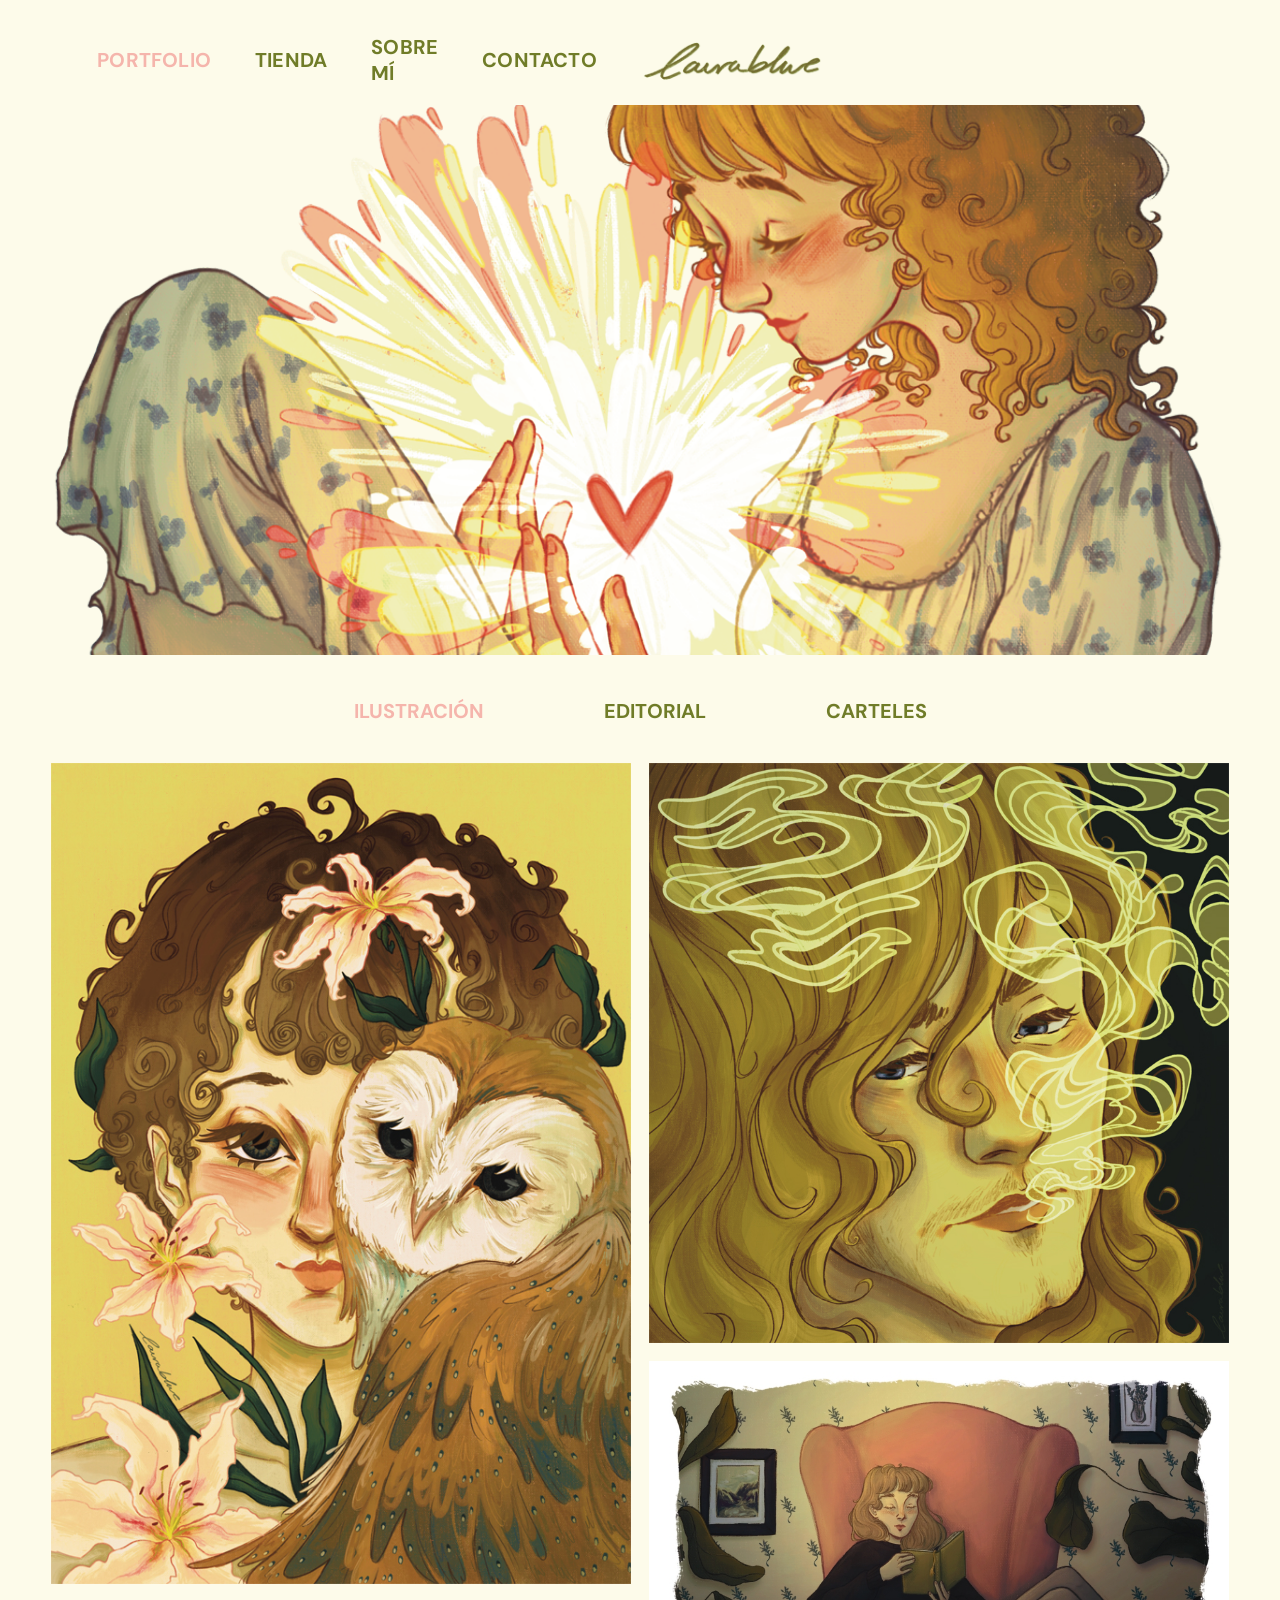
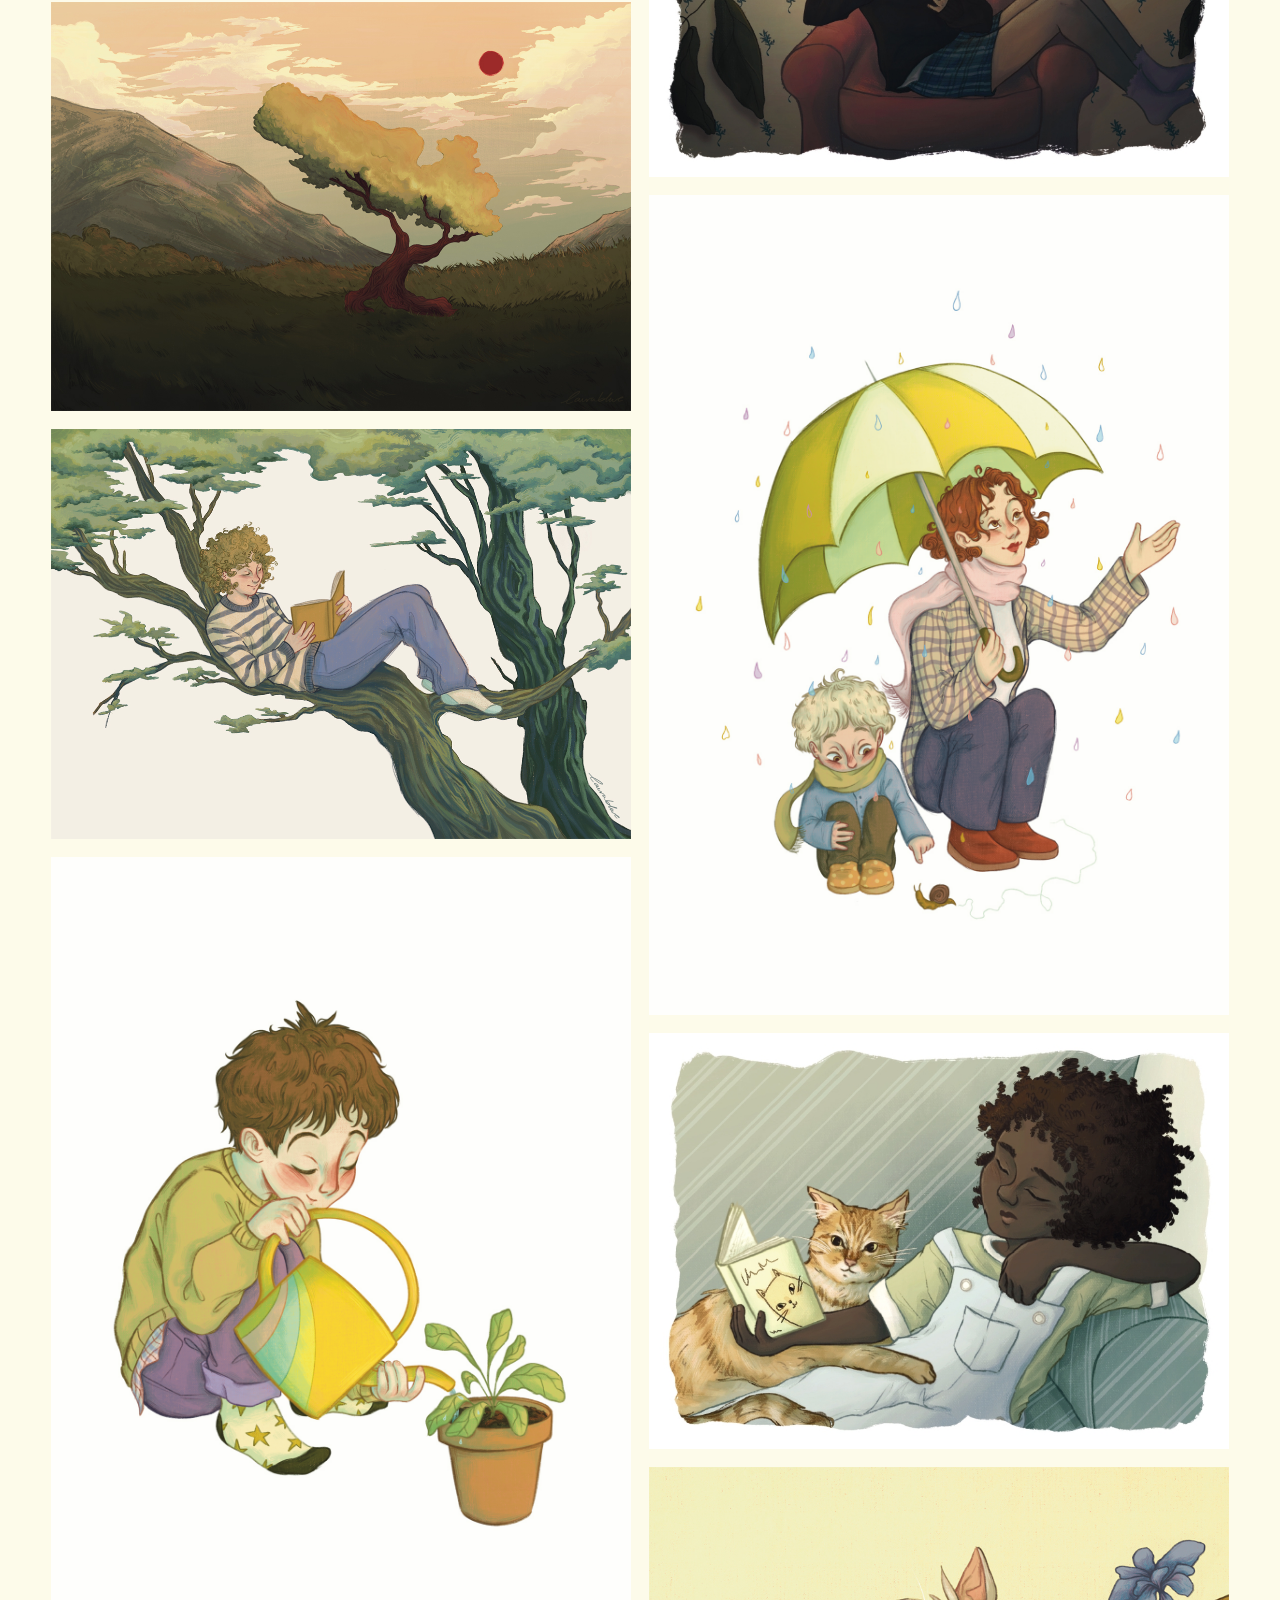
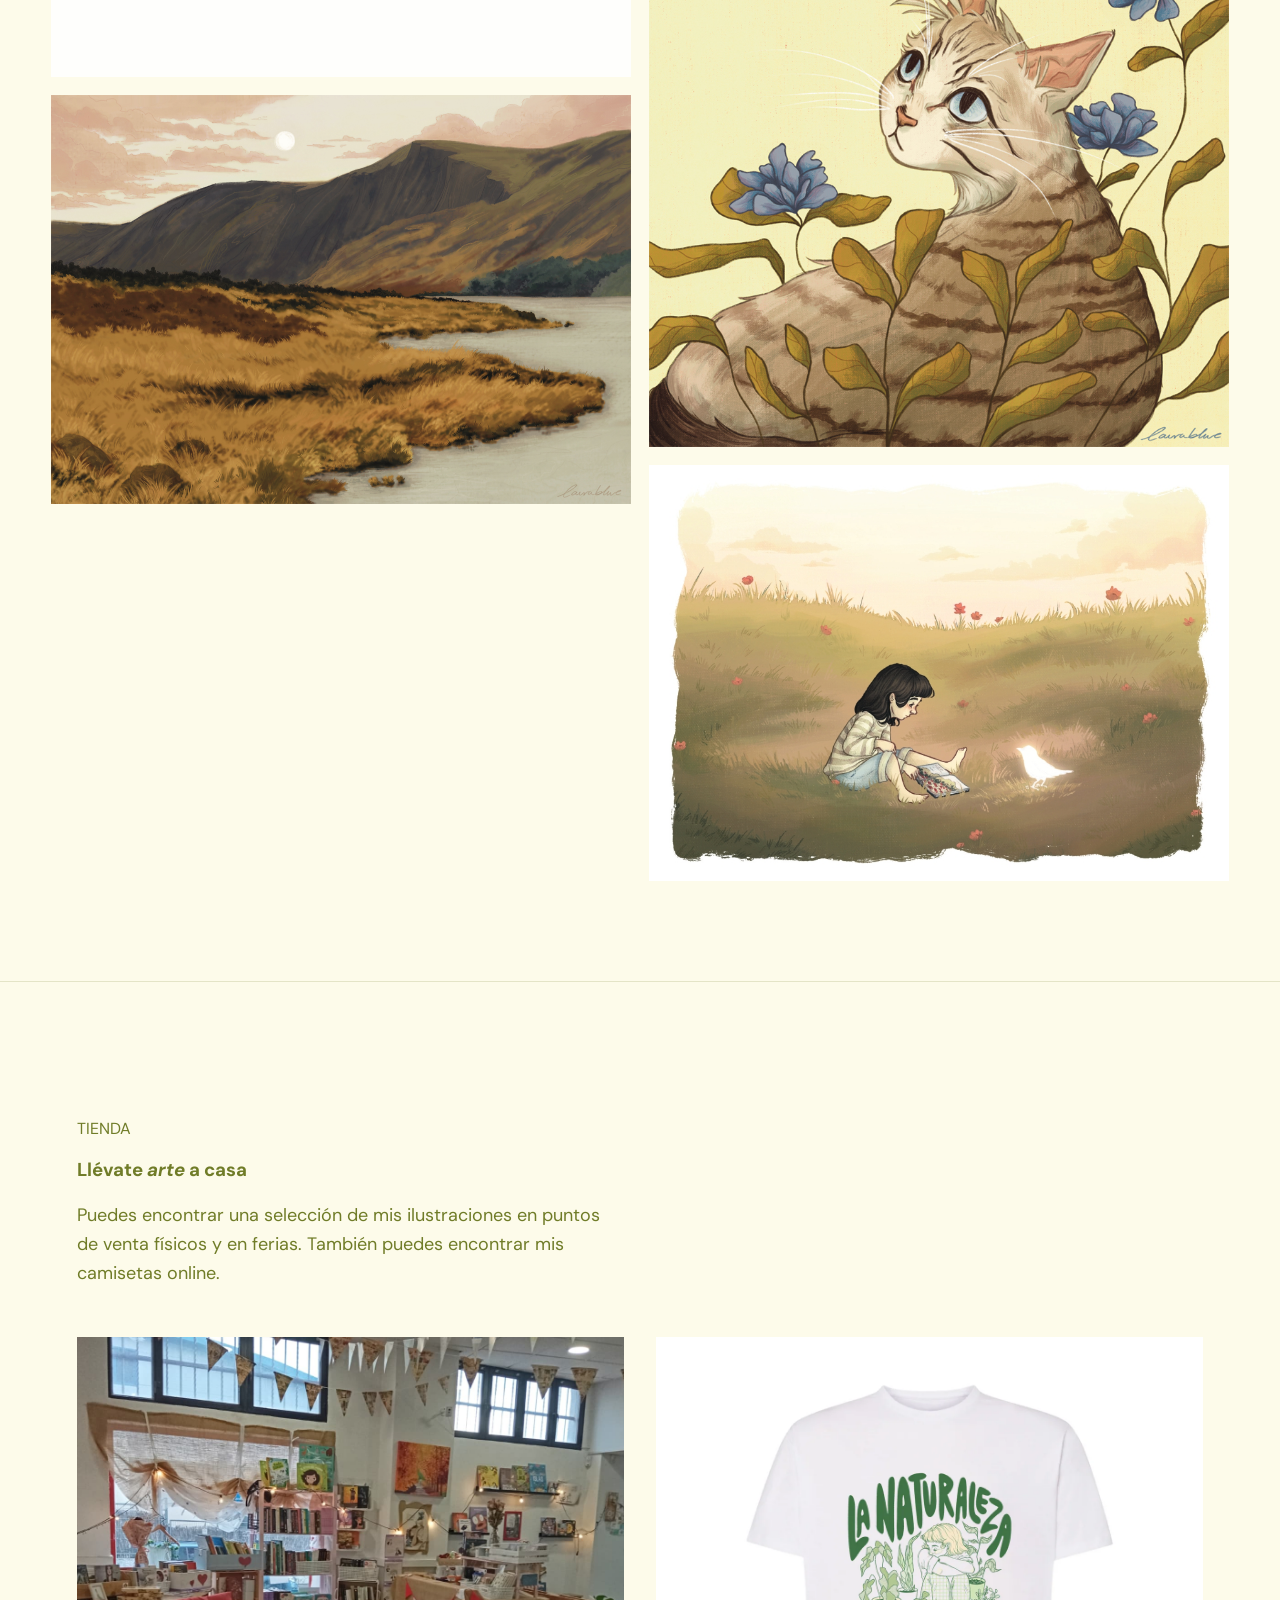
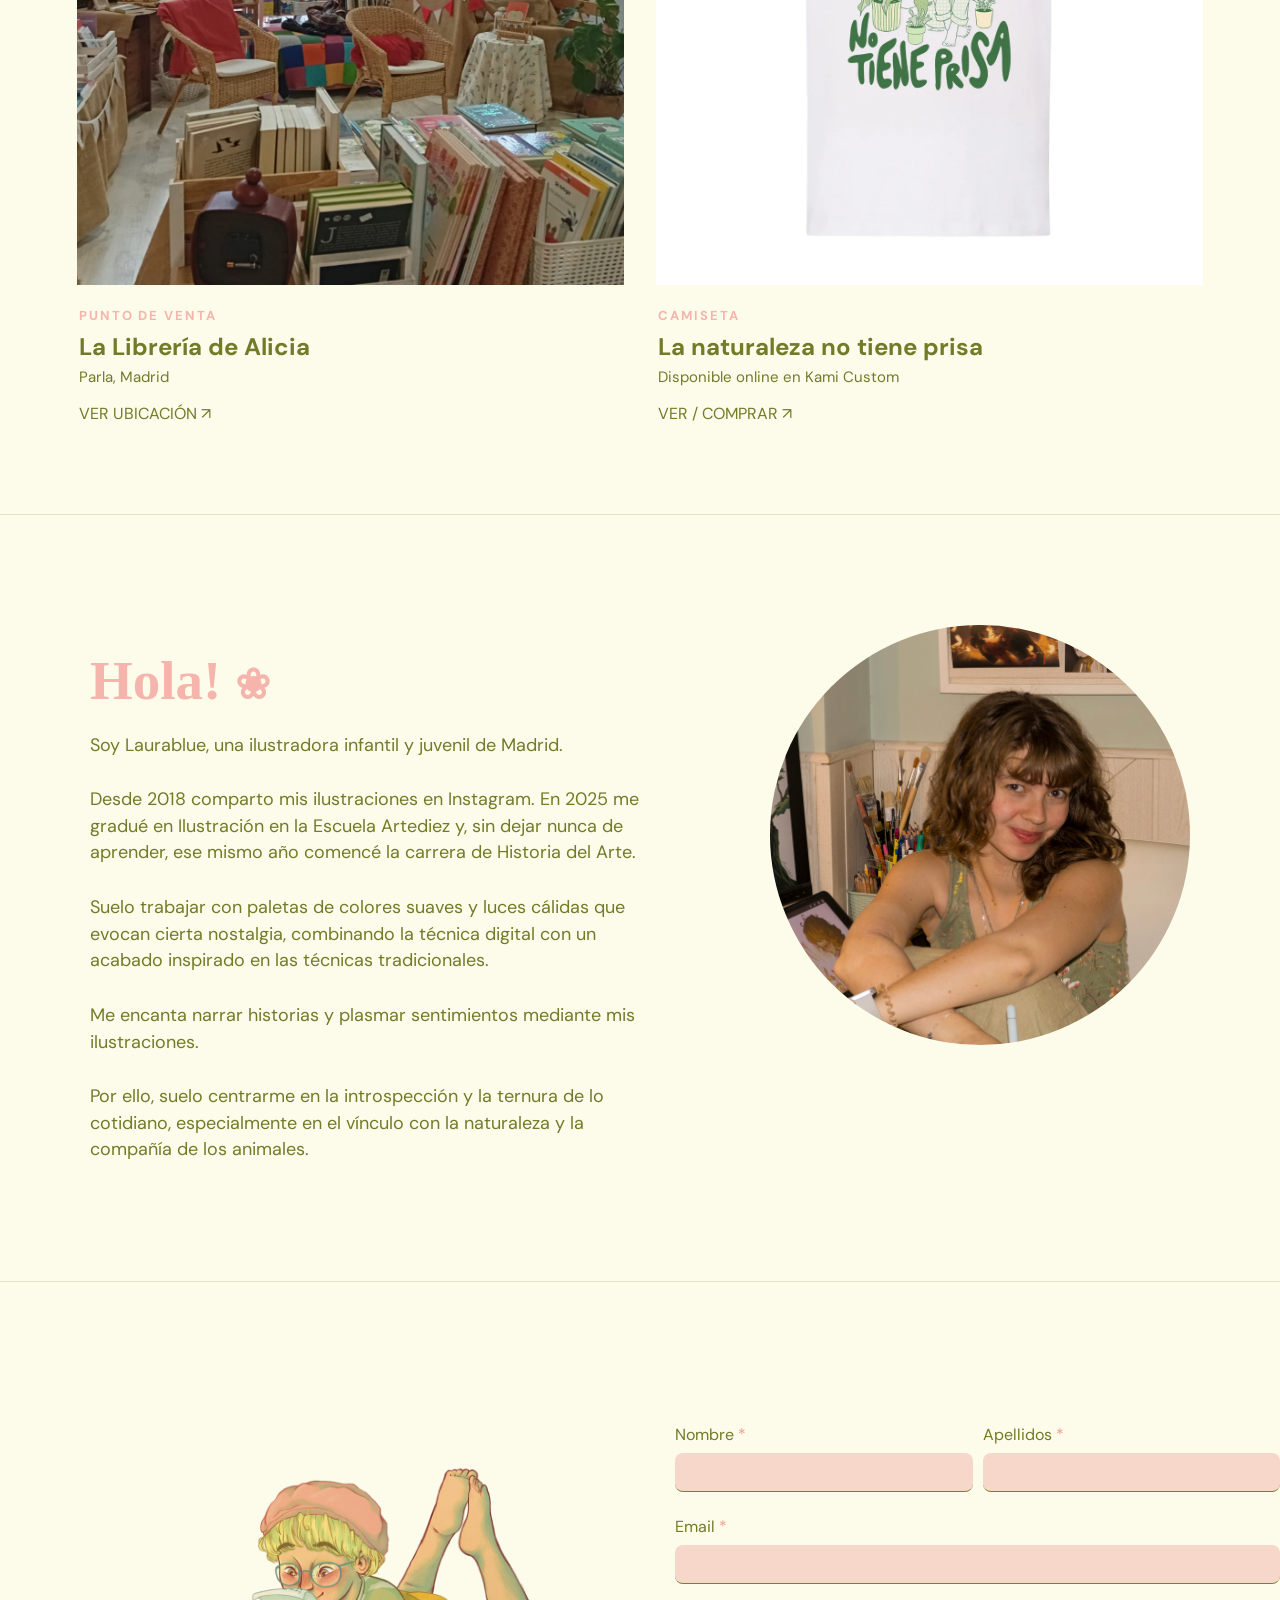
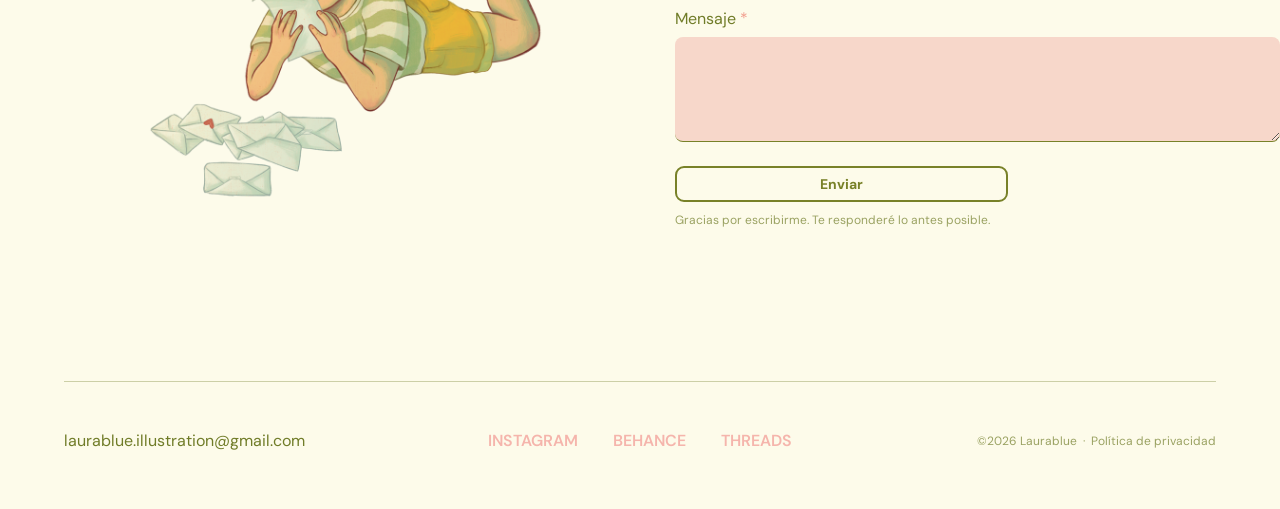
==== index.html @ 5b217f4e "Update index.html" ====
<!doctype html>
<html lang="es">
<head>
  <meta charset="utf-8">
  <meta name="viewport" content="width=device-width, initial-scale=1">
  <meta name="description" content="Laurablue — Ilustración editorial infantil y juvenil">
  <title>Laurablue — Ilustración</title>

  <link rel="preconnect" href="https://fonts.googleapis.com">
  <link rel="preconnect" href="https://fonts.gstatic.com" crossorigin>
  <link href="https://fonts.googleapis.com/css2?family=DM+Sans:wght@400;500;600;700&family=Italianno&display=swap" rel="stylesheet">

  <link rel="stylesheet" href="css/styles.css">
  <style>

/* ================================
   HOVER DE LAS IMÁGENES
================================ */

.gallery-item {
  position: relative !important;
  overflow: hidden !important;
  cursor: pointer !important;
}

.gallery-item img {
  display: block !important;
  width: 100% !important;
  height: auto !important;
}


/* Capa blanca */

.category-editorial::before,
.category-carteles::before {
  content: attr(data-title);

  position: absolute !important;
  inset: 0 !important;

  display: flex !important;
  align-items: center !important;
  justify-content: center !important;

  background: rgba(255, 255, 255, 0.75) !important;

  color: #707c28 !important;

  font-family: "DM Sans", Arial, sans-serif !important;
  font-size: 20px !important;
  font-weight: 600 !important;
  text-align: center !important;

  opacity: 0 !important;

  z-index: 50 !important;

  pointer-events: none !important;

  transition: opacity .25s ease !important;
}

.category-editorial:hover::before,
.category-carteles:hover::before {
  opacity: 1 !important;
}


/* ================================
   VENTANA DE IMAGEN
================================ */

.gallery-modal {
  position: fixed !important;

  top: 0 !important;
  right: 0 !important;
  bottom: 0 !important;
  left: 0 !important;

  width: 100vw !important;
  height: 100vh !important;

  display: flex !important;
  align-items: center !important;
  justify-content: center !important;

  background: rgba(255, 255, 255, 0.90) !important;

  padding: 40px !important;

  z-index: 999999 !important;

  opacity: 0 !important;
  visibility: hidden !important;

  transition: opacity .25s ease !important;
}

.gallery-modal.is-open {
  opacity: 1 !important;
  visibility: visible !important;
}

.gallery-modal-image {
  display: block !important;

  width: auto !important;
  height: auto !important;

  max-width: 90vw !important;
  max-height: 88vh !important;

  object-fit: contain !important;
}


/* Botón cerrar */

.gallery-modal-close {
  position: absolute !important;

  top: 20px !important;
  right: 30px !important;

  width: 45px !important;
  height: 45px !important;

  border: 0 !important;

  background: transparent !important;

  color: #707c28 !important;

  font-family: Arial, sans-serif !important;
  font-size: 40px !important;
  font-weight: 300 !important;

  cursor: pointer !important;

  z-index: 1000000 !important;
}

.gallery-modal-close:hover {
  opacity: .5 !important;
}

body.gallery-modal-open {
  overflow: hidden !important;
}

</style>
  
</head>

<body>

  <header class="topbar">

    <nav class="main-nav" aria-label="Navegación principal">
      <a class="active" href="#portfolio">PORTFOLIO</a>
      <a href="#tienda">TIENDA</a>
      <a href="#sobre-mi">SOBRE MÍ</a>
      <a href="#contacto">CONTACTO</a>
    </nav>

   <a class="brand" href="#portfolio" aria-label="Laurablue">
  <img src="images/logo.png" alt="Laurablue">
</a>

  </header>


  <main>

    <!-- PORTFOLIO -->

    <section id="portfolio" class="portfolio-page">

      <div class="hero-art">
  <img src="images/IMG_8051.png" alt="Ilustración de Laurablue">
</div>


   <nav class="category-nav" aria-label="Categorías del portfolio">
  <a href="#" class="category-button active" data-category="ilustracion">
    ILUSTRACIÓN
  </a>
     
  <a href="#" class="category-button" data-category="editorial">
    EDITORIAL
  </a>
     
  <a href="#" class="category-button" data-category="carteles">
    CARTELES
  </a>
     
</nav>


<section class="gallery" id="portfolio-gallery" aria-label="Galería">

  <!-- ILUSTRACIÓN -->

<a class="gallery-item category-ilustracion" href="#">
    <img src="images/IMG_8121.jpg" alt="Mujer lechuza">
  </a>
  
  <a class="gallery-item category-ilustracion" href="#">
    <img src="images/IMG_7344 (3).jpg" alt="Árbol">
  </a>
  
  <a class="gallery-item category-ilustracion" href="#">
    <img src="images/IMG_7853.jpg" alt="Niño en un árbol">
  </a>
  
  <a class="gallery-item category-ilustracion" href="#">
    <img src="images/IMG_8283.jpg" alt="Regando">
  </a>
  
   <a class="gallery-item category-ilustracion" href="#">
    <img src="images/IMG_7338 (3).jpg" alt="Lago">
  </a>
  
    <a class="gallery-item category-ilustracion" href="#">
    <img src="images/IMG_6641.jpg" alt="Cobain">
  </a>

   <a class="gallery-item category-ilustracion" href="#">
    <img src="images/Postales_Lectura_4_page-0001.jpg" alt="Chica en el sofá">
  </a>

  <a class="gallery-item category-ilustracion" href="#">
    <img src="images/IMG_8296.jpg" alt="Lluvia">
  </a>
  
   <a class="gallery-item category-ilustracion" href="#">
    <img src="images/Postales_Lectura_6_page-0001.jpg" alt="Niño y gato">
  </a>

  
  <a class="gallery-item category-ilustracion" href="#">
    <img src="images/IMG_8262.jpg" alt="Casper">
  </a>

   <a class="gallery-item category-ilustracion" href="#">
    <img src="images/Postales_Lectura_7_page-0001.jpg" alt="Pájaro">
  </a>
  
  <!-- EDITORIAL -->

 <a class="gallery-item category-editorial" href="#"
       data-title="Portada ficticia para "Alicia en el País de las Maravillas""
    <img src="images/IMG_8306.jpg" alt="Portada ficticia para "Alicia en el País de las Maravillas"">
  </a>

  <a class="gallery-item item-large category-editorial" href="#"
    data-title="Mini-cómic para Liana Editorial"
    <img src="images/IMG_7359.jpg" alt="Mini-cómic para Liana Editorial">
  </a>
  
  <a class="gallery-item category-editorial" href="#"
         data-title="Portada ficticia para "El Principito"
    <img src="images/IMG_6884.jpg" alt="Portada ficticia para "El Principito"">
  </a>

  <a class="gallery-item category-editorial" href="#"
         data-title="Proyecto ficticio de
    "Tras la sombra de Lautrec"
    <img src="images/TrasLaSombraDeLautrec_Portada3.jpg" alt="Proyecto ficticio de "Tras la sombra de Lautrec"">
  </a>

  <a class="gallery-item category-editorial" href="#"
      data-title="Portada para TFG de novela ilustrada de 
    "El Hogar de Miss Peregrine para Niños Peculiares""
    <img src="images/MISSPEREGRINE_CUBIERTA_FINAL.jpg" alt="Portada para TFG de novela ilustrada de "El Hogar de Miss Peregrine para Niños Peculiares"">
  </a>
  

  <!-- CARTELES -->

  <a class="gallery-item item-large category-carteles" href="#"
     data-title="Propuesta de cartel para 
    el 10º Festival de Cine de Santander"
    <img src="images/Cartel Festival Cine Santander_Laura Ferrer.jpg" alt="Propuesta de cartel para el 10º Festival de Cine de Santander">
  </a>

  <a class="gallery-item category-carteles" href="#"
    data-title="Propuesta de cartel para el 
    Día Internacional de las Personas con Discapacidad"
    <img src="images/Cartel_Día Internacional de las Personas con Discapacidad6.jpg" alt="Propuesta de cartel para el Día Internacional de las Personas con Discapacidad">
  </a>

  <a class="gallery-item category-carteles" href="#"
       data-title="Cartel oficial Festival ParlaCuenta 2026"
    <img src="images/IMG_8228.jpg" alt="Cartel oficial Festival ParlaCuenta 2026">
  </a>

  <a class="gallery-item category-carteles" href="#"
       data-title="Cartel no oficial del Día del Libro 2026"
    <img src="images/DÍA DEL LIBRO 2026_1.jpg" alt="Cartel no oficial del Día del Libro 2026">
  </a>
  
 <a class="gallery-item category-carteles" href="#"
       data-title="Cartel oficial Festival ParlaCuenta 2023"
    <img src="images/Cartel_Parlacuenta_ (1).jpg" alt="Cartel oficial Festival ParlaCuenta 2023">
  </a>

</section>


    <!-- TIENDA -->

<section id="tienda" class="shop-page">

  <div class="shop-inner">

    <p class="eyebrow">TIENDA</p>

    <h1>
      Llévate <em>arte</em> a casa
    </h1>

    <p class="shop-intro">
      Puedes encontrar una selección de mis ilustraciones en puntos
      de venta físicos y en ferias. También puedes encontrar mis camisetas online.
    </p>


    <div class="shop-grid">

      <!-- PUNTO DE VENTA FÍSICO -->

      <a
        class="shop-card"
        href="https://www.google.com/maps/place//data=!4m2!3m1!1s0xd41f533b61dcfcd:0x51773d000639870e?sa=X&ved=1t:8290&ictx=111"
      >

        <div class="shop-image">
  <img
    src="images/WhatsApp Image 2026-09-30 at 20.25.29 (2).jpeg"
    alt="La Librería de Alicia"
  >

  <img
    class="shop-image-hover"
    src="images/WhatsApp Image 2026-09-30 at 20.25.29 (1).jpeg"
    alt=""
  >
</div>

        <div class="shop-info">

          <p class="shop-type">
            PUNTO DE VENTA
          </p>

          <h2>
            La Librería de Alicia
          </h2>

          <p>
            Parla, Madrid
          </p>

          <span class="C. Río Guadiana, 28980 Parla, Madrid">
            VER UBICACIÓN ↗
          </span>

        </div>

      </a>


      <!-- CAMISETA -->

      <a
        class="shop-card"
        href="https://kamicustom.com/products/la-naturaleza-no-tiene-prisa-laurablue-camiseta?variant=54257669669205"
        target="_blank"
        rel="noopener"
      >

            <div class="shop-image">
  <img
    src="images/MK01.jpg"
    alt="Camiseta con diseño de Laurablue"
  >

  <img
    class="shop-image-hover"
    src="images/POST01_c235d721-603d-4625-a91b-388540b6340a.jpg"
    alt=""
  >
</div>
        

        <div class="shop-info">

          <p class="shop-type">
            CAMISETA
          </p>

          <h2>
            La naturaleza no tiene prisa
          </h2>

          <p>
            Disponible online en Kami Custom
          </p>

          <span class="https://kamicustom.com/products/la-naturaleza-no-tiene-prisa-laurablue-camiseta?variant=54257669669205">
            VER / COMPRAR ↗
          </span>

        </div>

      </a>

    </div>

  </div>

</section>


    <!-- SOBRE MÍ -->

    <section id="sobre-mi" class="about-page">

      <div class="about-inner">

        <div class="about-copy">

          <h1>
            Hola! <span>❀</span>
          </h1>

          <p>
           Soy Laurablue, una ilustradora infantil y juvenil de Madrid. 
          </p>

          <p>
            Desde 2018 comparto mis ilustraciones en Instagram. 
            En 2025 me gradué en Ilustración en la Escuela Artediez y, 
            sin dejar nunca de aprender, ese mismo año comencé la carrera 
            de Historia del Arte. 

          </p>

          <p>
           Suelo trabajar con paletas de colores suaves y luces cálidas que 
           evocan cierta nostalgia, combinando la técnica digital con un 
           acabado inspirado en las técnicas tradicionales.

          </p>

          <p>
           Me encanta narrar historias y plasmar sentimientos mediante mis ilustraciones.
          </p>

          <p>
           Por ello, suelo centrarme en la introspección y la ternura de lo cotidiano, 
            especialmente en el vínculo con la naturaleza y la compañía de los animales.

          </p>

        </div>

<div class="portrait">
  <img src="images/IMG_8099.jpg" alt="Laurablue">
</div>

      </div>

    </section>


    <!-- CONTACTO -->

    <section id="contacto" class="contact-page">

      <div class="contact-inner">

        <div class="contact-illustration">

          <img
            src="images/IMG_8210.png"
            alt="Ilustración de Laurablue"
          >

        </div>

<form
  class="contact-form"
  id="contactForm"
  action="https://formsubmit.co/422d6a437c0d3cb008862ccf4aebfbcd"
  method="POST"
>

  <input
    type="hidden"
    name="_subject"
    value="Nuevo mensaje desde la web de Laurablue"
  >

  <input
    type="hidden"
    name="_template"
    value="table"
  >

  <div class="field-row">

    <label>
      Nombre <span>*</span>
      <input
        type="text"
        name="nombre"
        required
      >
    </label>

    <label>
      Apellidos <span>*</span>
      <input
        type="text"
        name="apellidos"
        required
      >
    </label>

  </div>

<label>
  Email <span>*</span>
  <input
    type="email"
    name="email"
    autocomplete="off"
    required
  >
</label>


  <label>
    Mensaje <span>*</span>
    <textarea
      name="mensaje"
      required
    ></textarea>
  </label>

  <button type="submit">
    Enviar
  </button>

  <p class="form-note" id="formNote">
    Gracias por escribirme. Te responderé lo antes posible.
  </p>

  <input type="hidden" name="_replyto" value="">
  
</form>

      </div>

    </section>

  </main>


  <!-- FOOTER -->
  
<footer>

  <div class="footer-email">
    laurablue.illustration@gmail.com
  </div>

  <div class="socials">
    <a href="https://www.instagram.com/__laurablue/" target="_blank" rel="noopener">Instagram</a>
    <a href="https://www.behance.net/__laurablue" aria-label="Behance">Behance</a>
    <a href="https://www.threads.com/@__laurablue" aria-label="Threads">Threads</a>
  </div>

  <div class="footer-credits">
    <span>©2026 Laurablue</span>
    <span>·</span>
    <span>Política de privacidad</span>
  </div>

</footer>

<script src="js/script.js"></script>

<script>
document.addEventListener('DOMContentLoaded', function() {

  const categoryButtons = document.querySelectorAll('.category-button');
  const galleryItems = document.querySelectorAll('.gallery-item');

  /* Mostrar ILUSTRACIÓN al entrar */
  galleryItems.forEach(function(item) {
    if (item.classList.contains('category-ilustracion')) {
      item.style.display = 'block';
      item.classList.add('is-visible');
    } else {
      item.style.display = 'none';
    }
  });


  /* Cambiar de categoría */
  categoryButtons.forEach(function(button) {

    button.addEventListener('click', function(event) {

      event.preventDefault();

      const category = button.dataset.category;

      /* Cambiar botón activo */
      categoryButtons.forEach(function(btn) {
        btn.classList.remove('active');
      });

      button.classList.add('active');


      /* Cambiar imágenes */
      galleryItems.forEach(function(item) {

        if (item.classList.contains('category-' + category)) {

          item.style.display = 'block';

          setTimeout(function() {
            item.classList.add('is-visible');
          }, 50);

        } else {

          item.style.display = 'none';
          item.classList.remove('is-visible');

        }

      });

    });

  });

});
</script>

<script>
document.addEventListener("DOMContentLoaded", function () {

  const galleryItems = document.querySelectorAll(".gallery-item");


  /* =================================
     CREAR EL TEXTO DEL HOVER
  ================================= */

  galleryItems.forEach(function (item) {

    const image = item.querySelector("img");

    if (!image) return;

   if (!item.hasAttribute("data-title")) {
  item.setAttribute("data-title", image.alt);
}


    /* =================================
       ABRIR IMAGEN
    ================================= */

    item.addEventListener("click", function (event) {

      event.preventDefault();
      event.stopPropagation();

      openImage(image);

    });

  });


  /* =================================
     CREAR VENTANA
  ================================= */

  const modal = document.createElement("div");

  modal.className = "gallery-modal";

modal.innerHTML = `
  <button
    class="gallery-modal-close"
    type="button"
    aria-label="Cerrar">
    ×
  </button>

  <img
    class="gallery-modal-image"
    src=""
    alt="">
`;

  document.body.appendChild(modal);

  const closeButton =
    modal.querySelector(".gallery-modal-close");


  /* =================================
     ABRIR
  ================================= */

  function openImage(image) {

  modalImage.src = image.src;
  modalImage.alt = image.alt;

  modal.classList.add("is-open");

  document.body.classList.add("gallery-modal-open");

}


  /* =================================
     CERRAR
  ================================= */

  function closeImage() {

    modal.classList.remove("is-open");

    document.body.classList.remove("gallery-modal-open");

  modalImage.src = "";

  }


  closeButton.addEventListener("click", function (event) {

    event.preventDefault();

    closeImage();

  });


  /* Cerrar haciendo clic en el fondo */

  modal.addEventListener("click", function (event) {

    if (event.target === modal) {
      closeImage();
    }

  });


  /* Cerrar con ESC */

  document.addEventListener("keydown", function (event) {

    if (event.key === "Escape") {
      closeImage();
    }

  });

});
</script>

<script>
document.addEventListener("DOMContentLoaded", function () {

  const form = document.getElementById("contactForm");
  const email = document.getElementById("email");
  const replyTo = document.getElementById("replyTo");

  if (!form || !email || !replyTo) return;

  form.addEventListener("submit", function () {
    replyTo.value = email.value;
  });

});
</script>
  
</body>
</html>
---- css/styles.css ----
*{
  box-sizing:border-box;
}


:root{
  --cream:#fdfbea;
  --olive:#707c28;
  --pink:#f5b5ac;
  --ink:#697126;
  --line:#d8d8c0;
  --white:#fff;
}


html{
  scroll-behavior:smooth;
}


body{
  margin:0;
  background:var(--cream);
  color:var(--olive);
  font-family:"DM Sans",Arial,sans-serif;
  font-size:16px;
}


a{
  color:inherit;
  text-decoration:none;
}

 .shop-page,
.about-page,
.contact-page {
  border-top: 1px solid rgba(112,124,40,.18);
}

/* =========================
   CABECERA
========================= */

.topbar{
  height:105px;
  display:grid;
  grid-template-columns:1fr auto 1fr;
  align-items:center;
  padding:0 clamp(28px,7.6vw,150px);
  position:sticky;
  top:0;
  z-index:20;
  background:rgba(253,251,234,.97);
}


.main-nav{
  display:flex;
  gap:44px;
  align-items:center;
}


.main-nav a{
  font-size:20px;
  font-weight:700;
  letter-spacing:.01em;
  transition:opacity .2s;
}


.main-nav a.active{
  color:var(--pink);
}


.main-nav a:hover{
  opacity:.55;
}


.brand{
  display:flex;
  align-items:center;
  justify-content:center;
  width:270px;
  height:120px;
}


.brand img{
  display:block;
  width:220px;
  height:auto;
  max-height:80px;
  object-fit:contain;
}



/* =========================
   PORTFOLIO
========================= */

.portfolio-page{
  max-width:1600px;
  margin:0 auto;
}


.hero-art{
  height:min(43vw,640px);
  min-height:430px;
  overflow:hidden;
}

.hero-art img{
  width:100%;
  height:100%;
  display:block;
 object-fit:cover;
object-position:50% 40%;
}

.hero-placeholder{
  height:100%;
  display:flex;
  flex-direction:column;
  align-items:center;
  justify-content:center;
  background:linear-gradient(
    120deg,
    #f1d45d 0%,
    #f8c7a9 48%,
    #bd8a3b 100%
  );
  color:#fff9d9;
  text-align:center;
}


.hero-placeholder span{
  font-size:18px;
  font-weight:700;
  letter-spacing:.18em;
}


.hero-placeholder small{
  margin-top:12px;
  font-size:13px;
  letter-spacing:.04em;
}


/* =========================
   CATEGORÍAS
========================= */

.category-nav{
  display:flex;
  justify-content:center;
  gap:120px;
  padding:43px 20px 39px;
}


.category-nav a{
  font-size:20px;
  font-weight:700;
}


.category-nav a:hover{
  text-decoration:underline;
}

.category-button{
  cursor:pointer;
}

.category-button.active{
  color:#f5b5ac;
}

/* =========================
   GALERÍA
========================= */

.gallery{
  width:min(1300px,92vw);
  margin:0 auto;
  padding-bottom:100px;

  column-count:2;
  column-gap:18px;
}

.gallery-item{
  display:block;
  width:100%;
  margin:0 0 18px;

  break-inside:avoid;
  overflow:hidden;
}

.gallery-item img{
  width:100%;
  height:auto;
  display:block;
  object-fit:contain;
  transition:transform .35s ease, opacity .25s ease;
}

.gallery-item:hover img{
  transform:scale(1.015);
}

.art-placeholder{
  min-height:310px;
  width:100%;

  display:flex;
  align-items:center;
  justify-content:center;

  color:rgba(65,65,30,.55);
  font-weight:700;
  letter-spacing:.12em;

  transition:
    transform .3s ease,
    filter .3s ease;
}


.art-placeholder:hover{
  transform:scale(1.015);
  filter:saturate(1.08);
}


.item-large .art-placeholder{
  min-height:560px;
}


.yellow{
  background:linear-gradient(
    145deg,
    #ead151,
    #f4e68d
  );
}


.landscape{
  background:linear-gradient(
    165deg,
    #f5d4aa 0 35%,
    #a99a69 36% 62%,
    #4f5134 63%
  );
}


.tree{
  background:linear-gradient(
    150deg,
    #d9e0bf,
    #a5b29a 55%,
    #7d8d6a
  );
}


.poster{
  min-height:250px;

  background:linear-gradient(
    90deg,
    #faf7ef,
    #e8ddd0
  );
}


.book{
  min-height:250px;

  background:linear-gradient(
    145deg,
    #233321,
    #a89158
  );
}

.gallery-item{
  opacity:0;
  transform:translateY(35px);
  transition:
    opacity .7s ease,
    transform .7s ease;
}

.gallery-item.is-visible{
  opacity:1;
  transform:translateY(0);
}

/* =========================
   TIENDA
========================= */

.shop-page{
  border-top:1px solid rgba(112,124,40,.18);

  padding:120px 6vw 90px;
}


.shop-inner{
  width:min(1180px,100%);
  margin:0 auto;
}


.shop-intro{
  max-width:540px;

  margin:0 0 50px;

  font-size:18px;
  line-height:1.6;
}


/* =========================
   PRODUCTOS
========================= */

.shop-grid{
  display:grid;

  grid-template-columns:1fr 1fr;

  gap:32px;
}


.shop-card{
  display:block;

  color:var(--olive);

  text-decoration:none;

  transition:transform .25s ease;
}


.shop-card:hover{
  transform:translateY(-4px);
}


/* =========================
   IMÁGENES
========================= */

.shop-image{
  width:100%;

  aspect-ratio:1 / 1;

  overflow:hidden;

  background:#f3eee0;
}


.shop-image img{
  display:block;

  width:80%;
  height:80%;

  object-fit:cover;

  transition:transform .35s ease;
}


.shop-card:hover .shop-image img{
  transform:scale(1.025);
}


/* =========================
   INFORMACIÓN
========================= */

.shop-info{
  padding:22px 2px 0;
}


.shop-type{
  margin:0 0 9px;

  font-size:13px;

  font-weight:700;

  letter-spacing:.15em;

  color:var(--pink);
}


.shop-info h2{
  margin:0 0 7px;

  font-size:24px;

  line-height:1.15;

  font-weight:700;
}


.shop-info p:not(.shop-type){
  margin:0 0 16px;

  font-size:15px;
}


.shop-link{
  display:inline-block;

  font-size:13px;

  font-weight:700;

  letter-spacing:.04em;

  color:var(--olive);

  transition:opacity .2s ease;
}


.shop-card:hover .shop-link{
  opacity:.55;
}

/* =========================
   CAMBIO DE IMAGEN EN TIENDA
========================= */

.shop-image{
  position:relative;
}

.shop-image img{
  display:block;
  width:100%;
  height:100%;
  object-fit:cover;
}

.shop-image-hover{
  position:absolute !important;
  top:0;
  left:0;

  opacity:0;

  transition:opacity .3s ease;
}

.shop-card:hover .shop-image-hover{
  opacity:1;
}

/* =========================
   MÓVIL
========================= */

@media(max-width:800px){

  .shop-page{
    padding:90px 7vw 110px;
  }


  .shop-grid{
    grid-template-columns:1fr;

    gap:55px;
  }


  .shop-intro{
    font-size:17px;

    margin-bottom:45px;
  }


  .shop-info h2{
    font-size:22px;
  }

}


/* =========================
   SOBRE MÍ
========================= */

.about-page{
  padding:110px 6vw 90px;
}


.about-inner{
  width:min(1100px,100%);
  margin:auto;

  display:grid;
  grid-template-columns:1fr 420px;
  gap:100px;
  align-items:start;
}


.about-copy{
  padding-top:15px;
  font-size:18px;
  line-height:1.48;
}


.about-copy h1{
  color:var(--pink);
  font-family:Georgia,serif;
  font-size:55px;
  margin:0 0 10px;
}


.about-copy h1 span{
  font-family:Arial,sans-serif;
  font-size:42px;
}


.about-copy p{
  margin:0 0 28px;
}


.portrait{
  width:420px;
  max-width:100%;
  aspect-ratio:1;
  border-radius:50%;
  overflow:hidden;
}

.portrait img{
  width:100%;
  height:100%;
  display:block;
  object-fit:cover;
  object-position: 85% 50%;
}


/* =========================
   CONTACTO
========================= */

.contact-page{
  min-height:700px;

  display:flex;
  align-items:center;
  justify-content:center;

  padding:90px 7vw;

  text-align:left;
}


.contact-page h1{
  color:var(--pink);
}


.contact-inner{
  width:min(1180px,100%);

  display:grid;
  grid-template-columns:50% 55%;

  align-items:center;

  gap:35px;
}


.contact-illustration{
  display:flex;
  align-items:center;
  justify-content:center;

  min-height:390px;
}


.contact-illustration img{
  width:min(100%,850px);
  height:auto;
  display:block;

  mix-blend-mode:multiply;
}


.contact-form{
  width:100%;
  max-width:675px;
}


.field-row{
  display:grid;
  grid-template-columns:1fr 1fr;
  gap:10px;
}


.contact-form label{
  display:block;
  font-size:16px;
  margin:0 0 24px;
}


.contact-form label span{
  color:#f19b8c;
}


.contact-form input,
.contact-form textarea{
  display:block;

  width:100%;

  margin-top:8px;

  border:0;
  border-bottom:1px solid #788128;
  border-radius:8px;

  background:#f7d7ca;

  color:#788128 !important;
  -webkit-text-fill-color:#788128 !important;

  caret-color:#788128;

  font:inherit;

  outline:none;
}


.contact-form input{
  height:39px;
  padding:6px 12px;
}


.contact-form textarea{
  height:105px;
  padding:12px;

  resize:vertical;

  min-height:105px;
}


.contact-form input::placeholder,
.contact-form textarea::placeholder{
  color:#788128;
  opacity:1;
}


.contact-form input:focus,
.contact-form textarea:focus{
  box-shadow:0 0 0 2px rgba(120,129,40,.22);
}


/* =========================
   AUTOCOMPLETADO CHROME
========================= */

.contact-form input:-webkit-autofill,
.contact-form input:-webkit-autofill:hover,
.contact-form input:-webkit-autofill:focus,
.contact-form input:-webkit-autofill:active{

  -webkit-text-fill-color:#788128 !important;

  -webkit-box-shadow:
    0 0 0 1000px #f7d7ca inset !important;

  box-shadow:
    0 0 0 1000px #f7d7ca inset !important;

  background-color:#f7d7ca !important;

  color:#788128 !important;

  caret-color:#788128 !important;
}


.contact-form button{
  width:55%;
  height:36px;

  border:2px solid #788128;
  border-radius:9px;

  background:transparent;

  color:#788128;

  font:700 14px "DM Sans",sans-serif;

  cursor:pointer;
}


.contact-form button:hover{
  background:#788128;
  color:#fdfbea;
}


.form-note{
  font-size:12px;
  opacity:.7;
  margin-top:10px;
}

/* =========================
   FOOTER
========================= */

footer{
  border-top:1px solid rgba(112,124,40,.35);

  width:90%;
  margin:auto;

  padding:48px 0 58px;

  display:grid;
  grid-template-columns:1fr auto 1fr;
  align-items:center;

  font-size:16px;
}


/* CORREO — IZQUIERDA */

.footer-email{
  justify-self:start;
  color:var(--olive);
  font-size:16px;
}


/* REDES — CENTRO */

.socials{
  display:flex;
  align-items:center;
  justify-content:center;
  gap:35px;
}

footer .socials a{
  color:#f5b5ac !important;
  font-size:16px;
  font-weight:600;
  text-transform:uppercase;
  text-decoration:none;
}

.socials a:hover{
  opacity:.55;
}


/* CRÉDITOS — DERECHA */

.footer-credits{
  justify-self:end;

  display:flex;
  align-items:center;
  gap:6px;

  color:var(--olive);
  font-size:14px;
}

.socials a{
  color:var(--olive);
  font-size:14px;
  font-weight:600;
  text-decoration:none;
}

.socials a:hover{
  opacity:.55;
}


/* CRÉDITOS — DERECHA */

.footer-credits{
  justify-self:end;

  display:flex;
  align-items:center;
  gap:6px;

  font-size:12px;
  opacity:.7;
}


/* =========================
   TABLET / MÓVIL
========================= */

@media(max-width:800px){

  .gallery{
  column-count:2;
  column-gap:10px;
}

.gallery-item{
  margin-bottom:10px;
}

  .topbar{
    height:82px;

    padding:0 20px;

    grid-template-columns:1fr auto;
  }


  .main-nav{
    gap:14px;

    grid-column:1/-1;
    grid-row:2;

    display:none;
  }


  .brand{
    width:145px;
    height:55px;
  }


  .brand img{
    width:125px;
    max-height:45px;
  }


  .login{
    display:none;
  }


  .hero-art{
    height:58vw;
    min-height:280px;
  }


  .category-nav{
    gap:25px;
    padding:28px 12px;
  }


  .category-nav a{
    font-size:13px;
  }


  .gallery{
    grid-template-columns:1fr;
    gap:10px;
  }


  .item-large,
  .wide-item,
  .small-item{
    grid-column:auto;
    grid-row:auto;
  }


  .item-large .art-placeholder,
  .art-placeholder{
    min-height:320px;
  }


  .about-inner{
    grid-template-columns:1fr;
    gap:50px;
  }


  .portrait-placeholder{
    margin:auto;
  }


  .simple-page{
    padding:100px 7vw;
  }

footer{
  width:88%;
  padding:30px 0;

  grid-template-columns:1fr;
  gap:25px;

  text-align:center;
}

.footer-email{
  justify-self:center;
}

.socials{
  justify-self:center;
  flex-wrap:wrap;
}

.footer-credits{
  justify-self:center;
  flex-wrap:wrap;
  justify-content:center;
}


/* =========================
   CONTACTO EN MÓVIL
========================= */

@media(max-width:760px){

  .contact-inner{
    grid-template-columns:1fr;
    gap:15px;
  }


  .contact-illustration{
    min-height:260px;
  }


  .contact-illustration img{
    max-width:410px;
  }


  .field-row{
    grid-template-columns:1fr;
    gap:0;
  }


  .contact-form button{
    width:100%;
  }

}

.gallery-item img{
  width:100%;
  height:auto;
  display:block;
  object-fit:contain;
}

.category-link.active{
  color:var(--pink);
}

.category-link{
  transition:opacity .2s;
}

.category-link:hover{
  opacity:.55;
}

/* ========================================
   GALERÍA — HOVER
======================================== */

.gallery-item{
  position:relative;
  overflow:hidden;
  cursor:pointer;
}

.gallery-item img{
  display:block;
  width:100%;
  height:auto;
  object-fit:contain;
  transition:transform .3s ease;
}

.category-editorial::after,
.category-carteles::after{
  content:"VER IMAGEN";

  position:absolute !important;
  inset:0 !important;

  display:flex !important;
  align-items:center !important;
  justify-content:center !important;

  background:rgba(255,255,255,.8) !important;

  color:#f5b5ac !important;

  font-size:18px !important;
  font-weight:600 !important;

  opacity:0 !important;

  pointer-events:none !important;

  z-index:999 !important;

  transition:opacity .3s ease !important;
}

.category-editorial:hover::after,
.category-carteles:hover::after{
  opacity:1 !important;
}


/* ========================================
   TEXTO SOBRE LA IMAGEN
======================================== */

.category-editorial::before,
.category-carteles::before{
  content:attr(data-title);
  white-space:pre-line;

  position:absolute;

  top:50%;
  left:50%;

  transform:translate(-50%,-50%);

  width:80%;

  color:#707c28;

  font-size:20px;
  font-weight:600;

  text-align:center;

  opacity:0;

  z-index:3;

  pointer-events:none;

  transition:opacity .25s ease;
}

.category-editorial:hover::before,
.category-carteles:hover::before{
  opacity:1;
}

/* ========================================
   VENTANA DE IMAGEN GRANDE
======================================== */

.gallery-modal{
  position:fixed !important;

  inset:0 !important;

  width:100vw !important;
  height:100vh !important;

  display:flex !important;

  align-items:center !important;
  justify-content:center !important;

  background:rgba(255,255,255,0.80);

  padding:40px;

  z-index:999999 !important;

  opacity:0;
  visibility:hidden;

  transition:opacity .25s ease;
}

.gallery-modal.is-open{
  opacity:1;
  visibility:visible;
}

.gallery-modal-image{
  display:block;

  width:auto !important;
  height:auto !important;

  max-width:90vw !important;
  max-height:88vh !important;

  object-fit:contain;

  box-shadow:0 10px 40px rgba(0,0,0,.12);
}

.gallery-modal-close{
  position:absolute;

  top:20px;
  right:30px;

  border:0;
  background:transparent;

  color:var(--olive);

  font-size:40px;
  font-family:Arial,sans-serif;

  cursor:pointer;

  z-index:1000000;
}

body.gallery-modal-open{
  overflow:hidden;
}

  /* =========================================
   VERSIÓN MÓVIL
========================================= */

@media (max-width: 700px) {

  /* LOGO CENTRADO */

  .topbar {
    position: relative;
  }

  .brand {
    position: absolute;
    left: 50%;
    transform: translateX(-50%);
  }


  /* BANNER DE ILUSTRACIÓN */

  .hero-art {
    height: auto;
    max-height: none;
    overflow: hidden;
  }

  .hero-art img {
    display: block;
    width: 100%;
    height: auto;
  }


  /* EVITAR ANCHO EXTRA Y ESPACIOS LATERALES */

  html,
  body {
    width: 100%;
    max-width: 100%;
    overflow-x: hidden;
  }

  main,
  section {
    width: 100%;
    max-width: 100%;
  }


  /* SOBRE MÍ CENTRADO */

  .about-inner {
    display: flex;
    flex-direction: column;
    align-items: center;
    text-align: center;
  }

  .about-copy {
    width: 100%;
    max-width: 600px;
  }

  .portrait {
  width: 100%;
  max-width: 360px;
  margin: 30px auto 0;
  display: flex;
  justify-content: center;
}

.portrait img {
  width: 100%;
  height: auto;
  aspect-ratio: 1 / 1;
  object-fit: cover;
  border-radius: 50%;
}

  /* GALERÍA */

  .gallery-item {
    -webkit-tap-highlight-color: transparent;
  }

  /*
     En móvil NO mostramos el hover:
     ni capa blanca ni título.
  */

  .gallery-item::before,
  .gallery-item::after {
    display: none !important;
  }


  /* VENTANA DE IMAGEN */

  .gallery-modal {
    padding: 20px !important;
    align-items: center !important;
    justify-content: center !important;
  }

  .gallery-modal-image {
    max-width: 90vw !important;
    max-height: 75vh !important;
  }

}
 .gallery-modal-content {
  position: relative;
  display: flex;
  flex-direction: column;
  align-items: center;
  justify-content: center;
  max-width: 90vw;
  max-height: 90vh;
}

.gallery-modal-title {
  margin: 15px 0 0;
  color: #707c28;
  font-family: "DM Sans", Arial, sans-serif;
  font-size: 16px;
  font-weight: 500;
  text-align: center;
  line-height: 1.4;
  max-width: 700px;
}

 .gallery-modal-content {
  max-width: 92vw;
  max-height: 90vh;
}

.gallery-modal-title {
  font-size: 15px;
  margin-top: 12px;
  max-width: 90vw;
}

.gallery-modal-image {
  max-width: 90vw !important;
  max-height: 72vh !important;
}
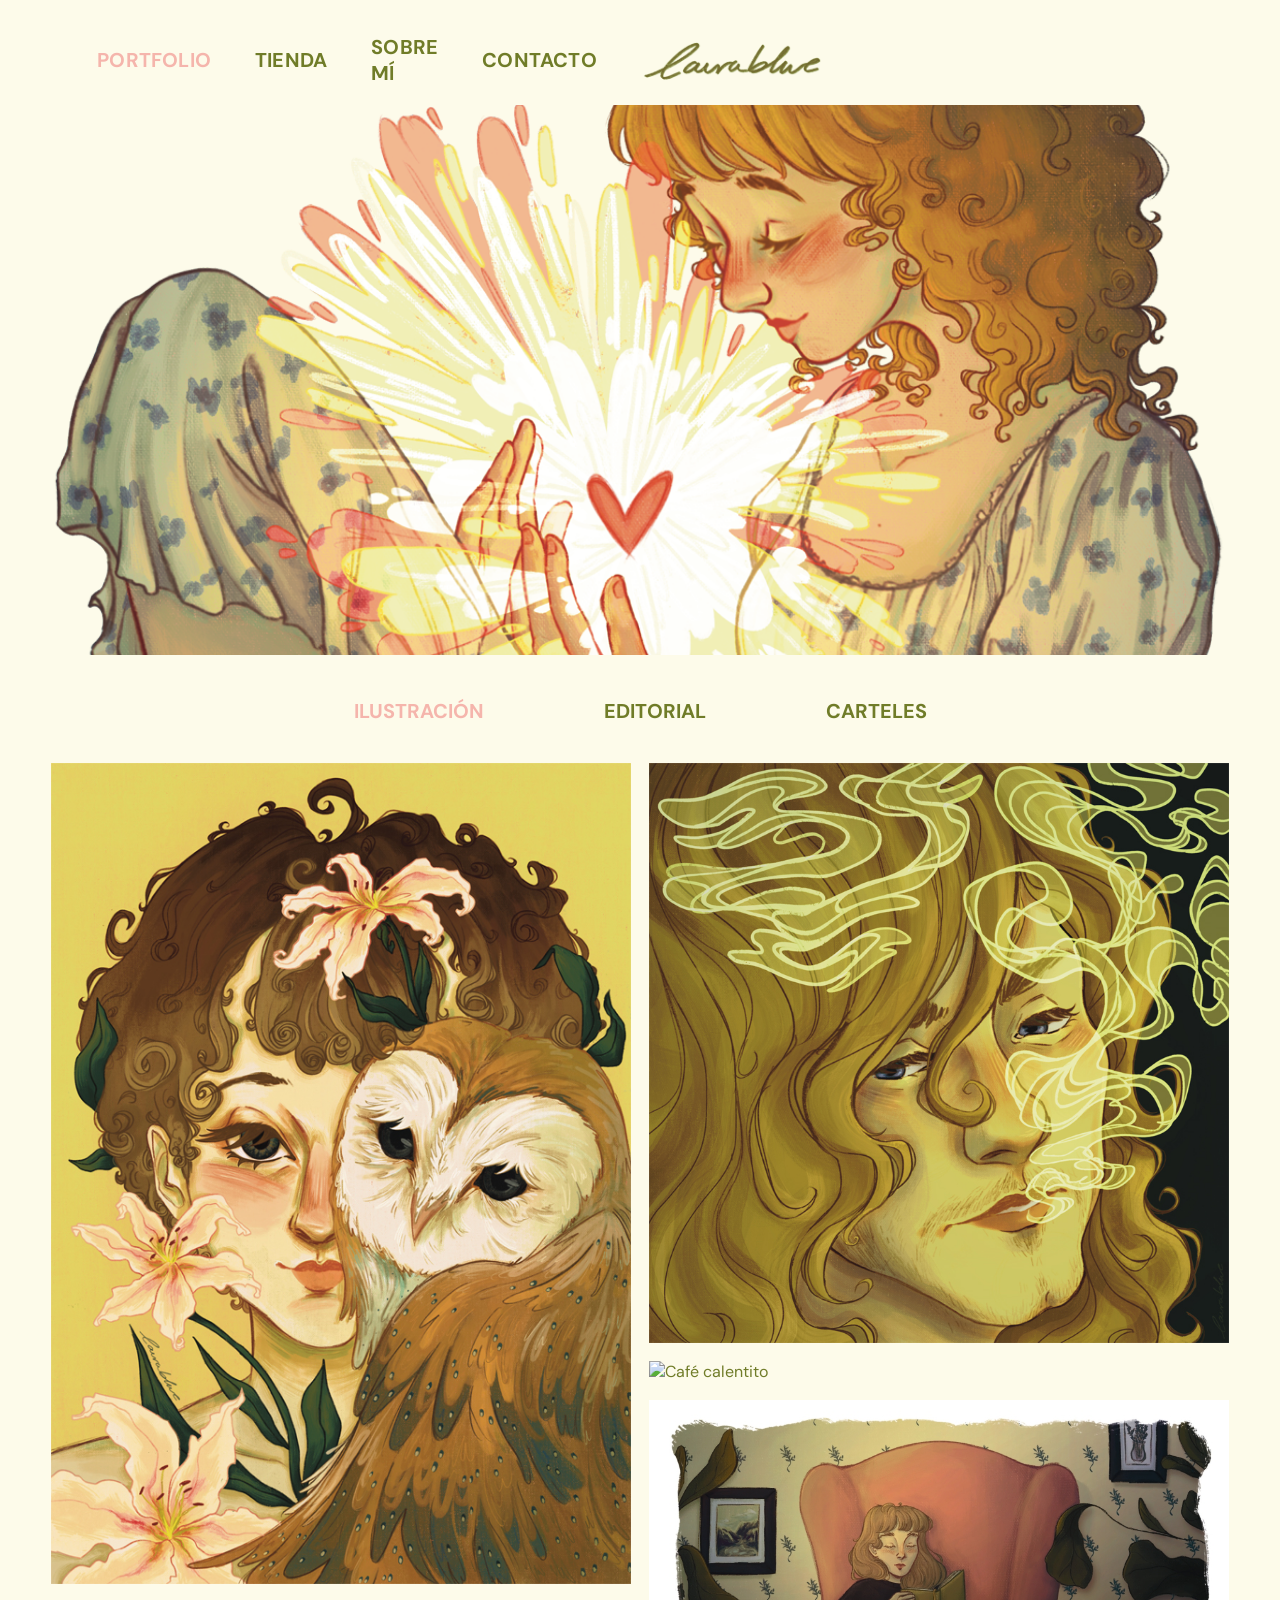
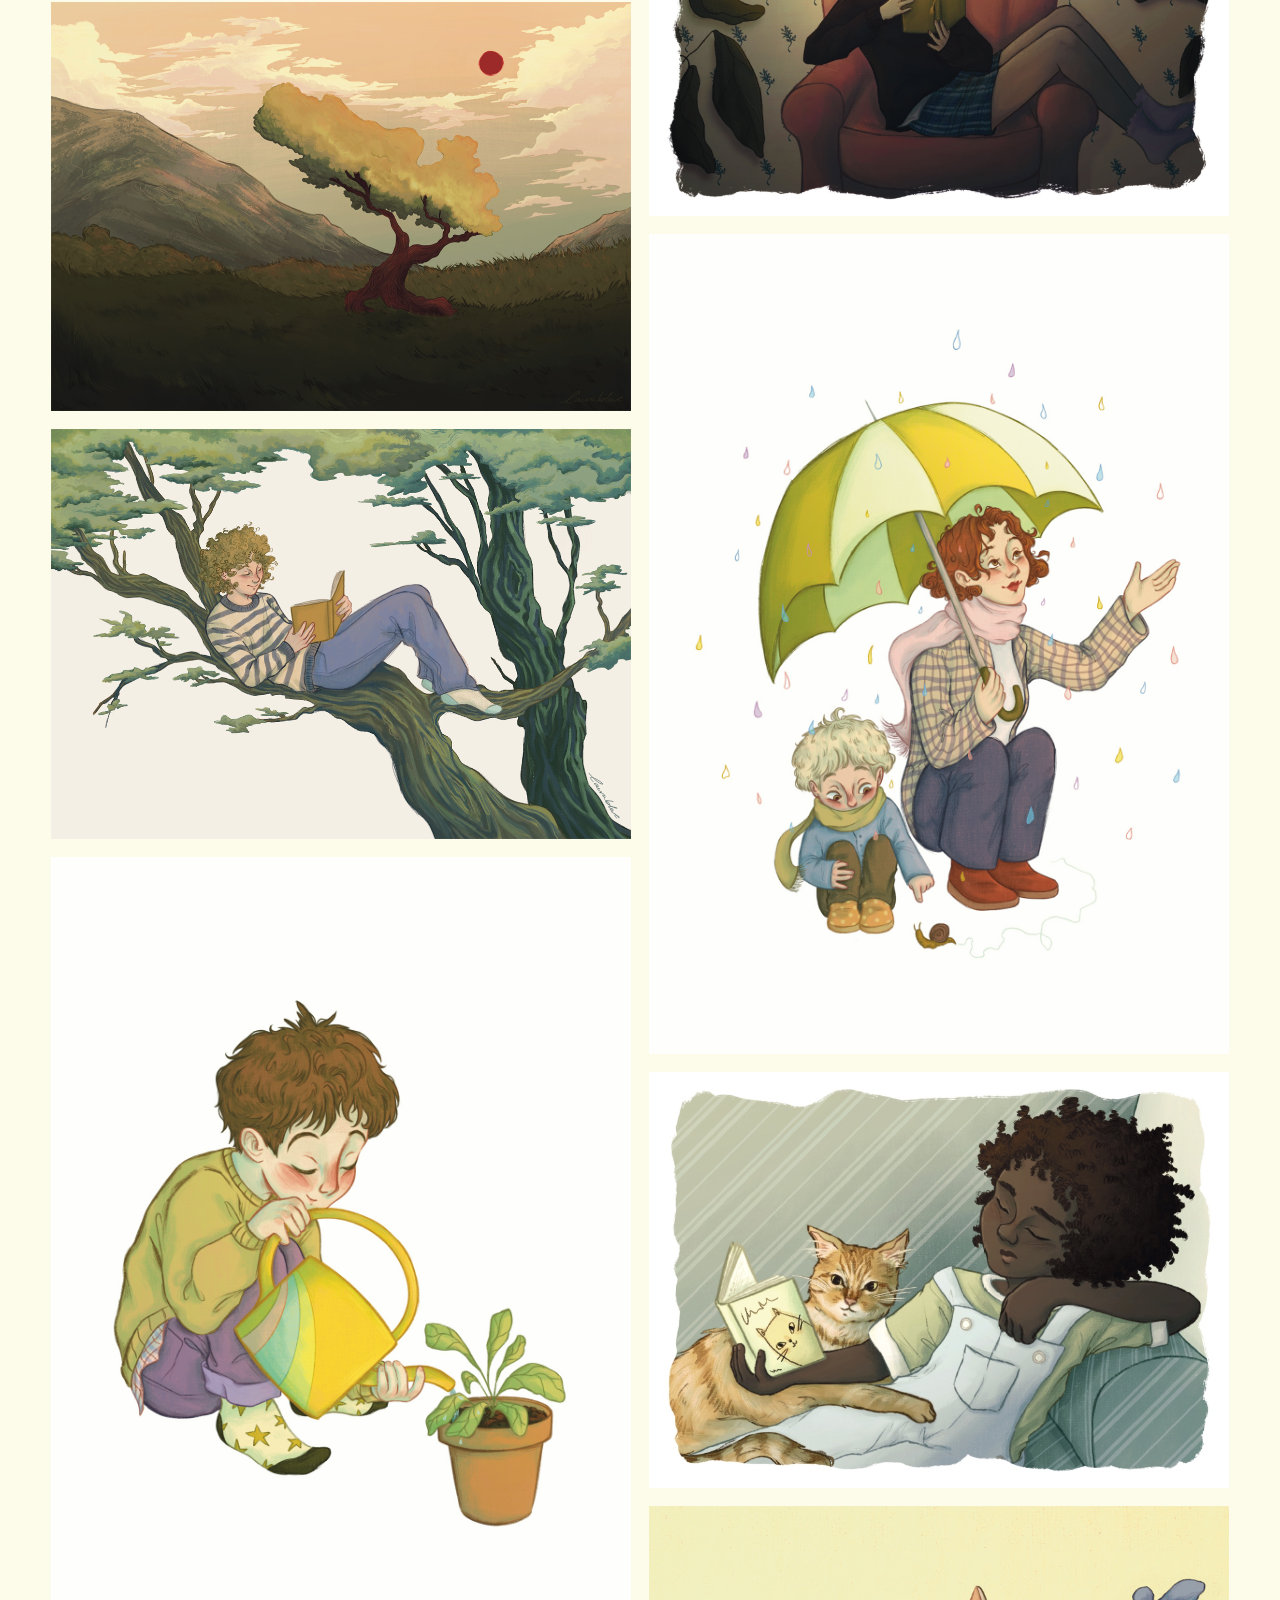
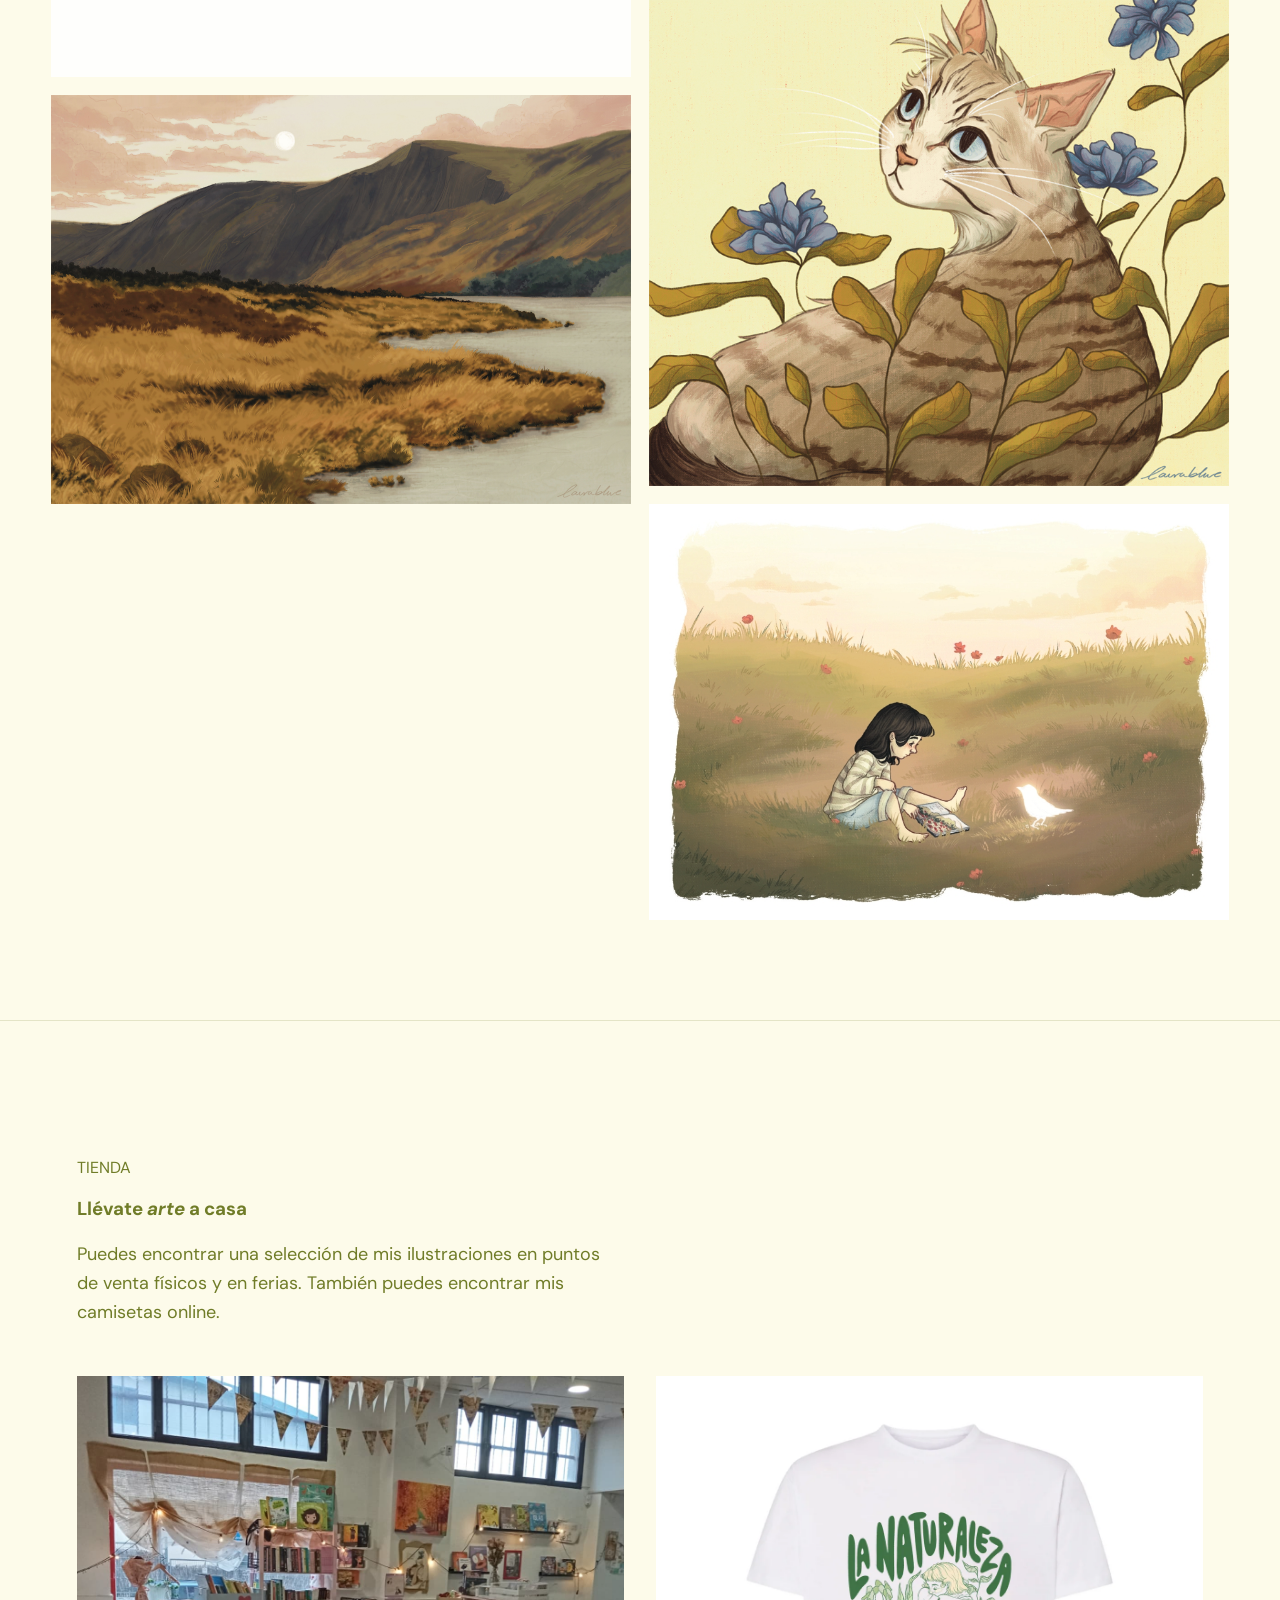
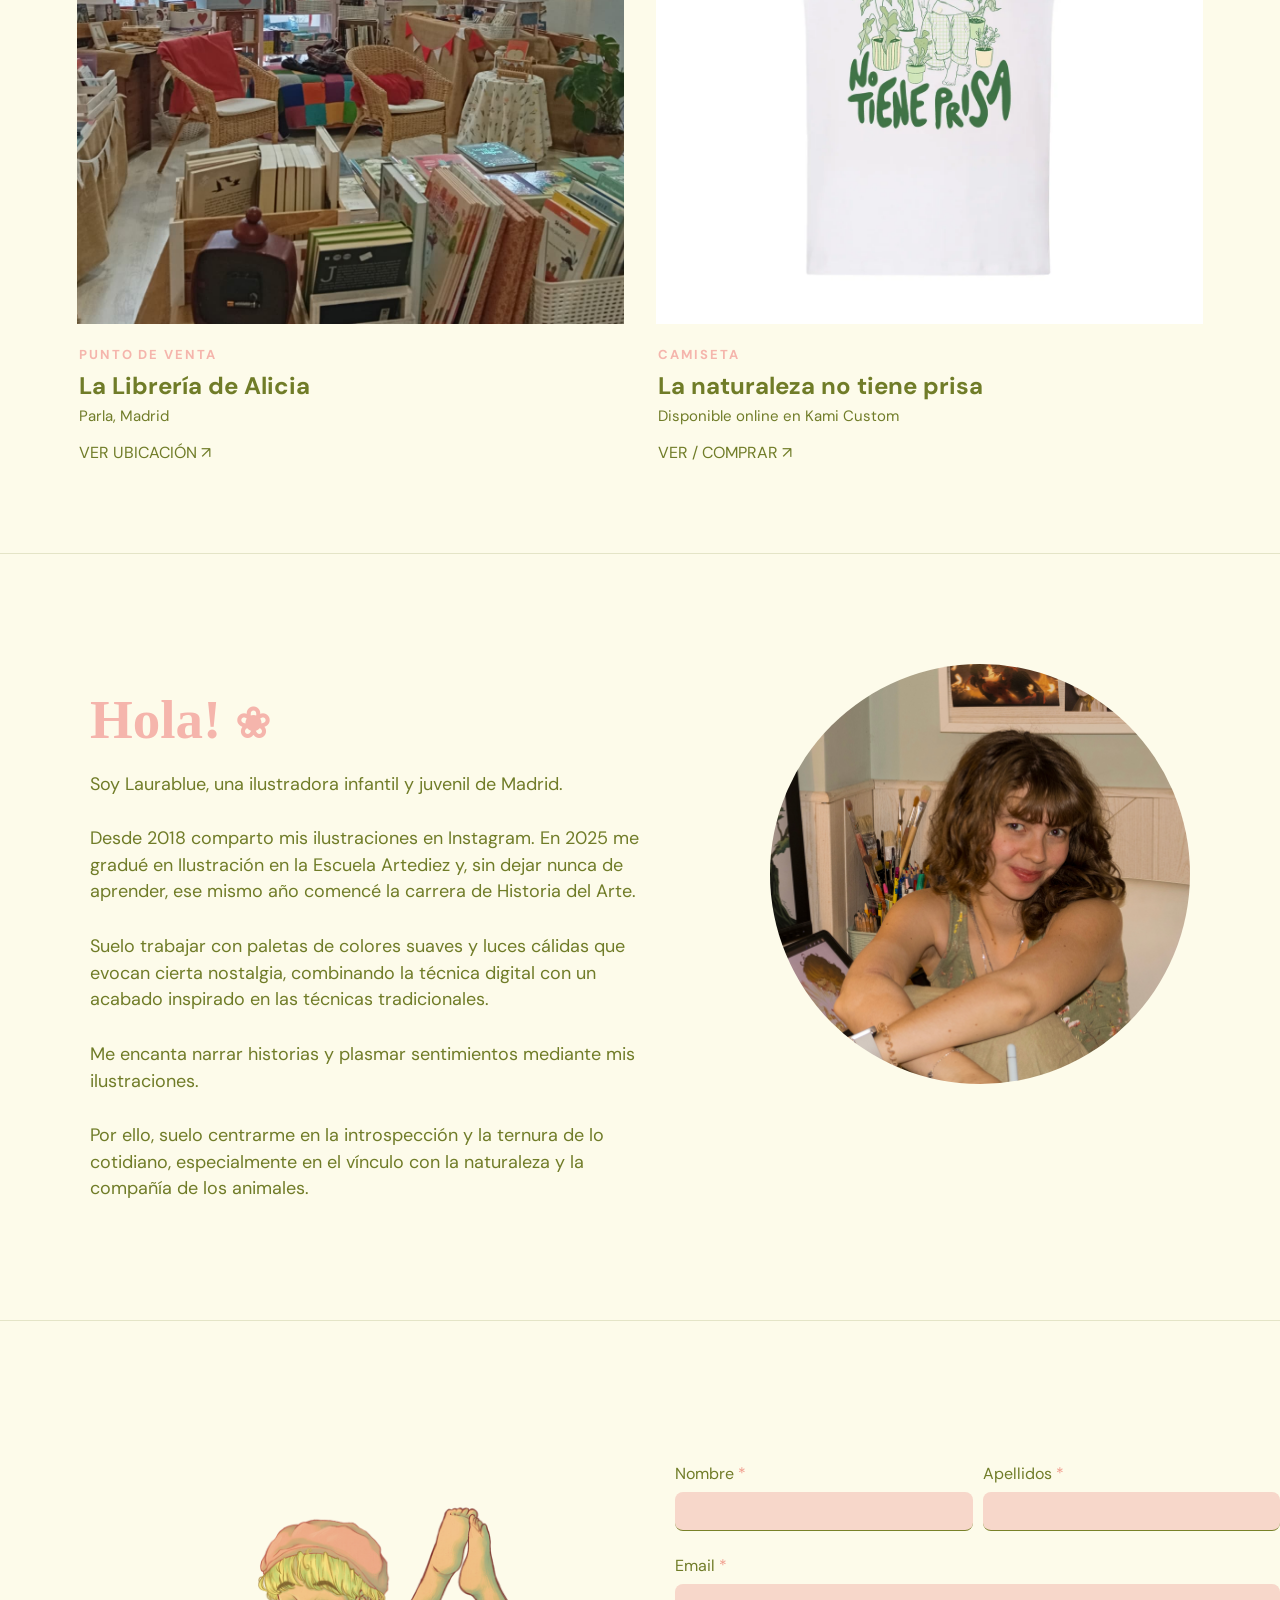
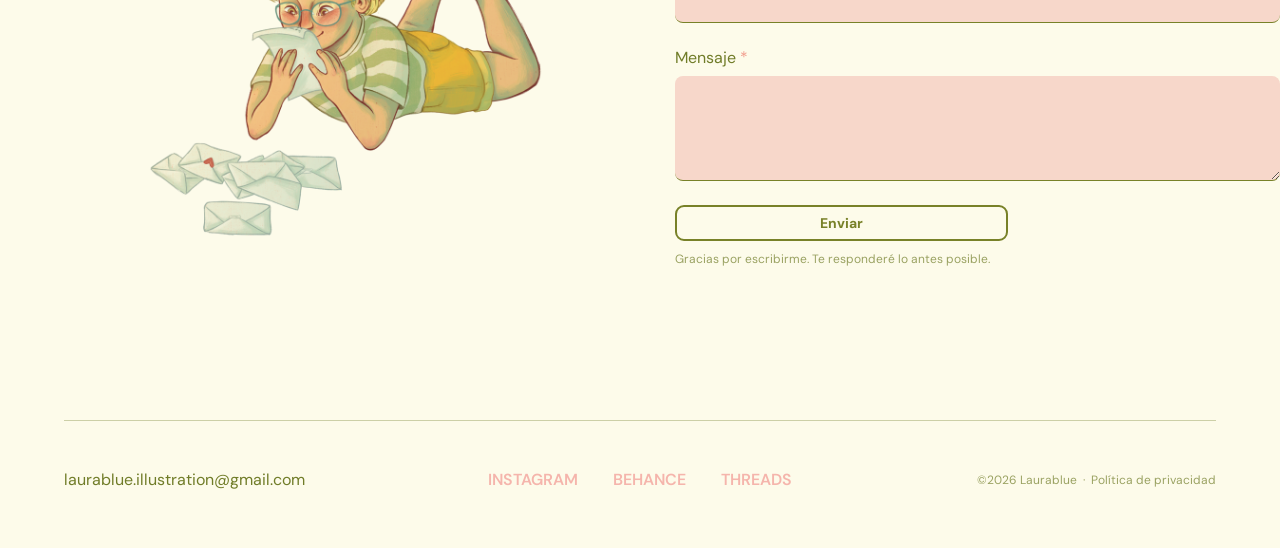
==== commit 101e82a3: "Update index.html" ====
--- a/index.html
+++ b/index.html
@@ -11,6 +11,7 @@
   <link href="https://fonts.googleapis.com/css2?family=DM+Sans:wght@400;500;600;700&family=Italianno&display=swap" rel="stylesheet">
 
   <link rel="stylesheet" href="css/styles.css">
+
   <style>
 
 /* ================================
@@ -30,7 +31,7 @@
 }
 
 
-/* Capa blanca */
+/* Capa blanca SOLO EN EDITORIAL Y CARTELES */
 
 .category-editorial::before,
 .category-carteles::before {
@@ -52,6 +53,9 @@
   font-weight: 600 !important;
   text-align: center !important;
 
+  /* Respeta los saltos de línea de data-title */
+  white-space: pre-line !important;
+
   opacity: 0 !important;
 
   z-index: 50 !important;
@@ -90,6 +94,8 @@
 
   padding: 40px !important;
 
+  box-sizing: border-box !important;
+
   z-index: 999999 !important;
 
   opacity: 0 !important;
@@ -151,7 +157,7 @@
 }
 
 </style>
-  
+
 </head>
 
 <body>
@@ -165,9 +171,9 @@
       <a href="#contacto">CONTACTO</a>
     </nav>
 
-   <a class="brand" href="#portfolio" aria-label="Laurablue">
-  <img src="images/logo.png" alt="Laurablue">
-</a>
+    <a class="brand" href="#portfolio" aria-label="Laurablue">
+      <img src="images/logo.png" alt="Laurablue">
+    </a>
 
   </header>
 
@@ -179,491 +185,782 @@
     <section id="portfolio" class="portfolio-page">
 
       <div class="hero-art">
-  <img src="images/IMG_8051.png" alt="Ilustración de Laurablue">
-</div>
-
-
-   <nav class="category-nav" aria-label="Categorías del portfolio">
-  <a href="#" class="category-button active" data-category="ilustracion">
-    ILUSTRACIÓN
-  </a>
-     
-  <a href="#" class="category-button" data-category="editorial">
-    EDITORIAL
-  </a>
-     
-  <a href="#" class="category-button" data-category="carteles">
-    CARTELES
-  </a>
-     
-</nav>
-
-
-<section class="gallery" id="portfolio-gallery" aria-label="Galería">
-
-  <!-- ILUSTRACIÓN -->
-
-<a class="gallery-item category-ilustracion" href="#">
-    <img src="images/IMG_8121.jpg" alt="Mujer lechuza">
-  </a>
-  
-  <a class="gallery-item category-ilustracion" href="#">
-    <img src="images/IMG_7344 (3).jpg" alt="Árbol">
-  </a>
-  
-  <a class="gallery-item category-ilustracion" href="#">
-    <img src="images/IMG_7853.jpg" alt="Niño en un árbol">
-  </a>
-  
-  <a class="gallery-item category-ilustracion" href="#">
-    <img src="images/IMG_8283.jpg" alt="Regando">
-  </a>
-  
+        <img src="images/IMG_8051.png" alt="Ilustración de Laurablue">
+      </div>
+
+
+      <nav class="category-nav" aria-label="Categorías del portfolio">
+
+        <a href="#" class="category-button active" data-category="ilustracion">
+          ILUSTRACIÓN
+        </a>
+
+        <a href="#" class="category-button" data-category="editorial">
+          EDITORIAL
+        </a>
+
+        <a href="#" class="category-button" data-category="carteles">
+          CARTELES
+        </a>
+
+      </nav>
+
+
+      <section class="gallery" id="portfolio-gallery" aria-label="Galería">
+
+
+        <!-- ILUSTRACIÓN -->
+
+        <a class="gallery-item category-ilustracion" href="#">
+          <img src="images/IMG_8121.jpg" alt="Mujer lechuza">
+        </a>
+
+        <a class="gallery-item category-ilustracion" href="#">
+          <img src="images/IMG_7344 (3).jpg" alt="Árbol">
+        </a>
+
+        <a class="gallery-item category-ilustracion" href="#">
+          <img src="images/IMG_7853.jpg" alt="Niño en un árbol">
+        </a>
+
+        <a class="gallery-item category-ilustracion" href="#">
+          <img src="images/IMG_8283.jpg" alt="Regando">
+        </a>
+
+        <a class="gallery-item category-ilustracion" href="#">
+          <img src="images/IMG_7338 (3).jpg" alt="Lago">
+        </a>
+
+        <a class="gallery-item category-ilustracion" href="#">
+          <img src="images/IMG_6641.jpg" alt="Cobain">
+        </a>
+        
    <a class="gallery-item category-ilustracion" href="#">
-    <img src="images/IMG_7338 (3).jpg" alt="Lago">
-  </a>
-  
-    <a class="gallery-item category-ilustracion" href="#">
-    <img src="images/IMG_6641.jpg" alt="Cobain">
-  </a>
-
-   <a class="gallery-item category-ilustracion" href="#">
-    <img src="images/Postales_Lectura_4_page-0001.jpg" alt="Chica en el sofá">
-  </a>
-
-  <a class="gallery-item category-ilustracion" href="#">
-    <img src="images/IMG_8296.jpg" alt="Lluvia">
-  </a>
-  
-   <a class="gallery-item category-ilustracion" href="#">
-    <img src="images/Postales_Lectura_6_page-0001.jpg" alt="Niño y gato">
-  </a>
-
-  
-  <a class="gallery-item category-ilustracion" href="#">
-    <img src="images/IMG_8262.jpg" alt="Casper">
-  </a>
-
-   <a class="gallery-item category-ilustracion" href="#">
-    <img src="images/Postales_Lectura_7_page-0001.jpg" alt="Pájaro">
-  </a>
-  
-  <!-- EDITORIAL -->
-
- <a class="gallery-item category-editorial" href="#"
-       data-title="Portada ficticia para "Alicia en el País de las Maravillas""
-    <img src="images/IMG_8306.jpg" alt="Portada ficticia para "Alicia en el País de las Maravillas"">
-  </a>
-
-  <a class="gallery-item item-large category-editorial" href="#"
-    data-title="Mini-cómic para Liana Editorial"
-    <img src="images/IMG_7359.jpg" alt="Mini-cómic para Liana Editorial">
-  </a>
-  
-  <a class="gallery-item category-editorial" href="#"
-         data-title="Portada ficticia para "El Principito"
-    <img src="images/IMG_6884.jpg" alt="Portada ficticia para "El Principito"">
-  </a>
-
-  <a class="gallery-item category-editorial" href="#"
-         data-title="Proyecto ficticio de
-    "Tras la sombra de Lautrec"
-    <img src="images/TrasLaSombraDeLautrec_Portada3.jpg" alt="Proyecto ficticio de "Tras la sombra de Lautrec"">
-  </a>
-
-  <a class="gallery-item category-editorial" href="#"
-      data-title="Portada para TFG de novela ilustrada de 
-    "El Hogar de Miss Peregrine para Niños Peculiares""
-    <img src="images/MISSPEREGRINE_CUBIERTA_FINAL.jpg" alt="Portada para TFG de novela ilustrada de "El Hogar de Miss Peregrine para Niños Peculiares"">
-  </a>
-  
-
-  <!-- CARTELES -->
-
-  <a class="gallery-item item-large category-carteles" href="#"
-     data-title="Propuesta de cartel para 
-    el 10º Festival de Cine de Santander"
-    <img src="images/Cartel Festival Cine Santander_Laura Ferrer.jpg" alt="Propuesta de cartel para el 10º Festival de Cine de Santander">
-  </a>
-
-  <a class="gallery-item category-carteles" href="#"
-    data-title="Propuesta de cartel para el 
-    Día Internacional de las Personas con Discapacidad"
-    <img src="images/Cartel_Día Internacional de las Personas con Discapacidad6.jpg" alt="Propuesta de cartel para el Día Internacional de las Personas con Discapacidad">
-  </a>
-
-  <a class="gallery-item category-carteles" href="#"
-       data-title="Cartel oficial Festival ParlaCuenta 2026"
-    <img src="images/IMG_8228.jpg" alt="Cartel oficial Festival ParlaCuenta 2026">
-  </a>
-
-  <a class="gallery-item category-carteles" href="#"
-       data-title="Cartel no oficial del Día del Libro 2026"
-    <img src="images/DÍA DEL LIBRO 2026_1.jpg" alt="Cartel no oficial del Día del Libro 2026">
-  </a>
-  
- <a class="gallery-item category-carteles" href="#"
-       data-title="Cartel oficial Festival ParlaCuenta 2023"
-    <img src="images/Cartel_Parlacuenta_ (1).jpg" alt="Cartel oficial Festival ParlaCuenta 2023">
-  </a>
-
-</section>
-
-
-    <!-- TIENDA -->
-
-<section id="tienda" class="shop-page">
-
-  <div class="shop-inner">
-
-    <p class="eyebrow">TIENDA</p>
-
-    <h1>
-      Llévate <em>arte</em> a casa
-    </h1>
-
-    <p class="shop-intro">
-      Puedes encontrar una selección de mis ilustraciones en puntos
-      de venta físicos y en ferias. También puedes encontrar mis camisetas online.
-    </p>
-
-
-    <div class="shop-grid">
-
-      <!-- PUNTO DE VENTA FÍSICO -->
+          <img src="images/IMG_8360.PNG" alt="Café calentito">
+        </a>
+
+        <a class="gallery-item category-ilustracion" href="#">
+          <img src="images/Postales_Lectura_4_page-0001.jpg" alt="Chica en el sofá">
+        </a>
+
+        <a class="gallery-item category-ilustracion" href="#">
+          <img src="images/IMG_8296.jpg" alt="Lluvia">
+        </a>
+
+        <a class="gallery-item category-ilustracion" href="#">
+          <img src="images/Postales_Lectura_6_page-0001.jpg" alt="Niño y gato">
+        </a>
+
+        <a class="gallery-item category-ilustracion" href="#">
+          <img src="images/IMG_8262.jpg" alt="Casper">
+        </a>
+
+        <a class="gallery-item category-ilustracion" href="#">
+          <img src="images/Postales_Lectura_7_page-0001.jpg" alt="Pájaro">
+        </a>
+
+
+        <!-- EDITORIAL -->
+
+        <a class="gallery-item category-editorial" href="#"
+           data-title="Portada ficticia para
+«Alicia en el País de las Maravillas»">
+          <img
+            src="images/IMG_8306.jpg"
+            alt="Portada ficticia para Alicia en el País de las Maravillas">
+        </a>
+
+        <a class="gallery-item item-large category-editorial" href="#"
+           data-title="Mini-cómic para
+Liana Editorial">
+          <img
+            src="images/IMG_7359.jpg"
+            alt="Mini-cómic para Liana Editorial">
+        </a>
+
+        <a class="gallery-item category-editorial" href="#"
+           data-title="Portada ficticia para
+«El Principito»">
+          <img
+            src="images/IMG_6884.jpg"
+            alt="Portada ficticia para El Principito">
+        </a>
+
+        <a class="gallery-item category-editorial" href="#"
+           data-title="Proyecto ficticio de
+«Tras la sombra de Lautrec»">
+          <img
+            src="images/TrasLaSombraDeLautrec_Portada3.jpg"
+            alt="Proyecto ficticio de Tras la sombra de Lautrec">
+        </a>
+
+        <a class="gallery-item category-editorial" href="#"
+           data-title="Portada para TFG de novela ilustrada de
+«El Hogar de Miss Peregrine para Niños Peculiares»">
+          <img
+            src="images/MISSPEREGRINE_CUBIERTA_FINAL.jpg"
+            alt="Portada para TFG de novela ilustrada de El Hogar de Miss Peregrine para Niños Peculiares">
+        </a>
+
+
+        <!-- CARTELES -->
+
+        <a class="gallery-item item-large category-carteles" href="#"
+           data-title="Propuesta de cartel para
+el 10º Festival de Cine de Santander">
+          <img
+            src="images/Cartel Festival Cine Santander_Laura Ferrer.jpg"
+            alt="Propuesta de cartel para el 10º Festival de Cine de Santander">
+        </a>
+
+        <a class="gallery-item category-carteles" href="#"
+           data-title="Propuesta de cartel para el
+Día Internacional de las Personas con Discapacidad">
+          <img
+            src="images/Cartel_Día Internacional de las Personas con Discapacidad6.jpg"
+            alt="Propuesta de cartel para el Día Internacional de las Personas con Discapacidad">
+        </a>
+
+        <a class="gallery-item category-carteles" href="#"
+           data-title="Cartel oficial Festival ParlaCuenta 2026">
+          <img
+            src="images/IMG_8228.jpg"
+            alt="Cartel oficial Festival ParlaCuenta 2026">
+        </a>
+
+        <a class="gallery-item category-carteles" href="#"
+           data-title="Cartel no oficial del Día del Libro 2026">
+          <img
+            src="images/DÍA DEL LIBRO 2026_1.jpg"
+            alt="Cartel no oficial del Día del Libro 2026">
+        </a>
+
+        <a class="gallery-item category-carteles" href="#"
+           data-title="Cartel oficial Festival ParlaCuenta 2023">
+          <img
+            src="images/Cartel_Parlacuenta_ (1).jpg"
+            alt="Cartel oficial Festival ParlaCuenta 2023">
+        </a>
+
+      </section>
+
+
+      <!-- TIENDA -->
+
+      <section id="tienda" class="shop-page">
+
+        <div class="shop-inner">
+
+          <p class="eyebrow">TIENDA</p>
+
+          <h1>
+            Llévate <em>arte</em> a casa
+          </h1>
+
+          <p class="shop-intro">
+            Puedes encontrar una selección de mis ilustraciones en puntos
+            de venta físicos y en ferias. También puedes encontrar mis camisetas online.
+          </p>
+
+
+          <div class="shop-grid">
+
+
+            <!-- PUNTO DE VENTA FÍSICO -->
+
+            <a
+              class="shop-card"
+              href="https://www.google.com/maps/place//data=!4m2!3m1!1s0xd41f533b61dcfcd:0x51773d000639870e?sa=X&ved=1t:8290&ictx=111"
+            >
+
+              <div class="shop-image">
+
+                <img
+                  src="images/WhatsApp Image 2026-09-30 at 20.25.29 (2).jpeg"
+                  alt="La Librería de Alicia"
+                >
+
+                <img
+                  class="shop-image-hover"
+                  src="images/WhatsApp Image 2026-09-30 at 20.25.29 (1).jpeg"
+                  alt=""
+                >
+
+              </div>
+
+              <div class="shop-info">
+
+                <p class="shop-type">
+                  PUNTO DE VENTA
+                </p>
+
+                <h2>
+                  La Librería de Alicia
+                </h2>
+
+                <p>
+                  Parla, Madrid
+                </p>
+
+                <span class="C. Río Guadiana, 28980 Parla, Madrid">
+                  VER UBICACIÓN ↗
+                </span>
+
+              </div>
+
+            </a>
+
+
+            <!-- CAMISETA -->
+
+            <a
+              class="shop-card"
+              href="https://kamicustom.com/products/la-naturaleza-no-tiene-prisa-laurablue-camiseta?variant=54257669669205"
+              target="_blank"
+              rel="noopener"
+            >
+
+              <div class="shop-image">
+
+                <img
+                  src="images/MK01.jpg"
+                  alt="Camiseta con diseño de Laurablue"
+                >
+
+                <img
+                  class="shop-image-hover"
+                  src="images/POST01_c235d721-603d-4625-a91b-388540b6340a.jpg"
+                  alt=""
+                >
+
+              </div>
+
+              <div class="shop-info">
+
+                <p class="shop-type">
+                  CAMISETA
+                </p>
+
+                <h2>
+                  La naturaleza no tiene prisa
+                </h2>
+
+                <p>
+                  Disponible online en Kami Custom
+                </p>
+
+                <span class="https://kamicustom.com/products/la-naturaleza-no-tiene-prisa-laurablue-camiseta?variant=54257669669205">
+                  VER / COMPRAR ↗
+                </span>
+
+              </div>
+
+            </a>
+
+          </div>
+
+        </div>
+
+      </section>
+
+
+      <!-- SOBRE MÍ -->
+
+      <section id="sobre-mi" class="about-page">
+
+        <div class="about-inner">
+
+          <div class="about-copy">
+
+            <h1>
+              Hola! <span>❀</span>
+            </h1>
+
+            <p>
+              Soy Laurablue, una ilustradora infantil y juvenil de Madrid.
+            </p>
+
+            <p>
+              Desde 2018 comparto mis ilustraciones en Instagram.
+              En 2025 me gradué en Ilustración en la Escuela Artediez y,
+              sin dejar nunca de aprender, ese mismo año comencé la carrera
+              de Historia del Arte.
+            </p>
+
+            <p>
+              Suelo trabajar con paletas de colores suaves y luces cálidas que
+              evocan cierta nostalgia, combinando la técnica digital con un
+              acabado inspirado en las técnicas tradicionales.
+            </p>
+
+            <p>
+              Me encanta narrar historias y plasmar sentimientos mediante mis ilustraciones.
+            </p>
+
+            <p>
+              Por ello, suelo centrarme en la introspección y la ternura de lo cotidiano,
+              especialmente en el vínculo con la naturaleza y la compañía de los animales.
+            </p>
+
+          </div>
+
+          <div class="portrait">
+            <img src="images/IMG_8099.jpg" alt="Laurablue">
+          </div>
+
+        </div>
+
+      </section>
+
+
+      <!-- CONTACTO -->
+
+      <section id="contacto" class="contact-page">
+
+        <div class="contact-inner">
+
+          <div class="contact-illustration">
+
+            <img
+              src="images/IMG_8210.png"
+              alt="Ilustración de Laurablue"
+            >
+
+          </div>
+
+
+          <form
+            class="contact-form"
+            id="contactForm"
+            action="https://formsubmit.co/422d6a437c0d3cb008862ccf4aebfbcd"
+            method="POST"
+          >
+
+            <input
+              type="hidden"
+              name="_subject"
+              value="Nuevo mensaje desde la web de Laurablue"
+            >
+
+            <input
+              type="hidden"
+              name="_template"
+              value="table"
+            >
+
+            <div class="field-row">
+
+              <label>
+                Nombre <span>*</span>
+
+                <input
+                  type="text"
+                  name="nombre"
+                  required
+                >
+
+              </label>
+
+              <label>
+                Apellidos <span>*</span>
+
+                <input
+                  type="text"
+                  name="apellidos"
+                  required
+                >
+
+              </label>
+
+            </div>
+
+
+            <label>
+              Email <span>*</span>
+
+              <input
+                type="email"
+                name="email"
+                autocomplete="off"
+                required
+              >
+
+            </label>
+
+
+            <label>
+              Mensaje <span>*</span>
+
+              <textarea
+                name="mensaje"
+                required
+              ></textarea>
+
+            </label>
+
+
+            <button type="submit">
+              Enviar
+            </button>
+
+
+            <p class="form-note" id="formNote">
+              Gracias por escribirme. Te responderé lo antes posible.
+            </p>
+
+            <input
+              type="hidden"
+              name="_replyto"
+              value=""
+            >
+
+          </form>
+
+        </div>
+
+      </section>
+
+    </section>
+
+  </main>
+
+
+  <!-- FOOTER -->
+
+  <footer>
+
+    <div class="footer-email">
+      laurablue.illustration@gmail.com
+    </div>
+
+    <div class="socials">
 
       <a
-        class="shop-card"
-        href="https://www.google.com/maps/place//data=!4m2!3m1!1s0xd41f533b61dcfcd:0x51773d000639870e?sa=X&ved=1t:8290&ictx=111"
-      >
-
-        <div class="shop-image">
-  <img
-    src="images/WhatsApp Image 2026-09-30 at 20.25.29 (2).jpeg"
-    alt="La Librería de Alicia"
-  >
-
-  <img
-    class="shop-image-hover"
-    src="images/WhatsApp Image 2026-09-30 at 20.25.29 (1).jpeg"
-    alt=""
-  >
-</div>
-
-        <div class="shop-info">
-
-          <p class="shop-type">
-            PUNTO DE VENTA
-          </p>
-
-          <h2>
-            La Librería de Alicia
-          </h2>
-
-          <p>
-            Parla, Madrid
-          </p>
-
-          <span class="C. Río Guadiana, 28980 Parla, Madrid">
-            VER UBICACIÓN ↗
-          </span>
-
-        </div>
-
-      </a>
-
-
-      <!-- CAMISETA -->
-
-      <a
-        class="shop-card"
-        href="https://kamicustom.com/products/la-naturaleza-no-tiene-prisa-laurablue-camiseta?variant=54257669669205"
+        href="https://www.instagram.com/__laurablue/"
         target="_blank"
         rel="noopener"
       >
-
-            <div class="shop-image">
-  <img
-    src="images/MK01.jpg"
-    alt="Camiseta con diseño de Laurablue"
-  >
-
-  <img
-    class="shop-image-hover"
-    src="images/POST01_c235d721-603d-4625-a91b-388540b6340a.jpg"
-    alt=""
-  >
-</div>
-        
-
-        <div class="shop-info">
-
-          <p class="shop-type">
-            CAMISETA
-          </p>
-
-          <h2>
-            La naturaleza no tiene prisa
-          </h2>
-
-          <p>
-            Disponible online en Kami Custom
-          </p>
-
-          <span class="https://kamicustom.com/products/la-naturaleza-no-tiene-prisa-laurablue-camiseta?variant=54257669669205">
-            VER / COMPRAR ↗
-          </span>
-
-        </div>
-
+        Instagram
       </a>
 
+      <a
+        href="https://www.behance.net/__laurablue"
+        aria-label="Behance"
+      >
+        Behance
+      </a>
+
+      <a
+        href="https://www.threads.com/@__laurablue"
+        aria-label="Threads"
+      >
+        Threads
+      </a>
+
     </div>
 
-  </div>
-
-</section>
-
-
-    <!-- SOBRE MÍ -->
-
-    <section id="sobre-mi" class="about-page">
-
-      <div class="about-inner">
-
-        <div class="about-copy">
-
-          <h1>
-            Hola! <span>❀</span>
-          </h1>
-
-          <p>
-           Soy Laurablue, una ilustradora infantil y juvenil de Madrid. 
-          </p>
-
-          <p>
-            Desde 2018 comparto mis ilustraciones en Instagram. 
-            En 2025 me gradué en Ilustración en la Escuela Artediez y, 
-            sin dejar nunca de aprender, ese mismo año comencé la carrera 
-            de Historia del Arte. 
-
-          </p>
-
-          <p>
-           Suelo trabajar con paletas de colores suaves y luces cálidas que 
-           evocan cierta nostalgia, combinando la técnica digital con un 
-           acabado inspirado en las técnicas tradicionales.
-
-          </p>
-
-          <p>
-           Me encanta narrar historias y plasmar sentimientos mediante mis ilustraciones.
-          </p>
-
-          <p>
-           Por ello, suelo centrarme en la introspección y la ternura de lo cotidiano, 
-            especialmente en el vínculo con la naturaleza y la compañía de los animales.
-
-          </p>
-
-        </div>
-
-<div class="portrait">
-  <img src="images/IMG_8099.jpg" alt="Laurablue">
-</div>
-
-      </div>
-
-    </section>
-
-
-    <!-- CONTACTO -->
-
-    <section id="contacto" class="contact-page">
-
-      <div class="contact-inner">
-
-        <div class="contact-illustration">
-
-          <img
-            src="images/IMG_8210.png"
-            alt="Ilustración de Laurablue"
-          >
-
-        </div>
-
-<form
-  class="contact-form"
-  id="contactForm"
-  action="https://formsubmit.co/422d6a437c0d3cb008862ccf4aebfbcd"
-  method="POST"
->
-
-  <input
-    type="hidden"
-    name="_subject"
-    value="Nuevo mensaje desde la web de Laurablue"
-  >
-
-  <input
-    type="hidden"
-    name="_template"
-    value="table"
-  >
-
-  <div class="field-row">
-
-    <label>
-      Nombre <span>*</span>
-      <input
-        type="text"
-        name="nombre"
-        required
-      >
-    </label>
-
-    <label>
-      Apellidos <span>*</span>
-      <input
-        type="text"
-        name="apellidos"
-        required
-      >
-    </label>
-
-  </div>
-
-<label>
-  Email <span>*</span>
-  <input
-    type="email"
-    name="email"
-    autocomplete="off"
-    required
-  >
-</label>
-
-
-  <label>
-    Mensaje <span>*</span>
-    <textarea
-      name="mensaje"
-      required
-    ></textarea>
-  </label>
-
-  <button type="submit">
-    Enviar
-  </button>
-
-  <p class="form-note" id="formNote">
-    Gracias por escribirme. Te responderé lo antes posible.
-  </p>
-
-  <input type="hidden" name="_replyto" value="">
-  
-</form>
-
-      </div>
-
-    </section>
-
-  </main>
-
-
-  <!-- FOOTER -->
-  
-<footer>
-
-  <div class="footer-email">
-    laurablue.illustration@gmail.com
-  </div>
-
-  <div class="socials">
-    <a href="https://www.instagram.com/__laurablue/" target="_blank" rel="noopener">Instagram</a>
-    <a href="https://www.behance.net/__laurablue" aria-label="Behance">Behance</a>
-    <a href="https://www.threads.com/@__laurablue" aria-label="Threads">Threads</a>
-  </div>
-
-  <div class="footer-credits">
-    <span>©2026 Laurablue</span>
-    <span>·</span>
-    <span>Política de privacidad</span>
-  </div>
-
-</footer>
-
-<script src="js/script.js"></script>
-
-<script>
-document.addEventListener('DOMContentLoaded', function() {
-
-  const categoryButtons = document.querySelectorAll('.category-button');
-  const galleryItems = document.querySelectorAll('.gallery-item');
-
-  /* Mostrar ILUSTRACIÓN al entrar */
-  galleryItems.forEach(function(item) {
-    if (item.classList.contains('category-ilustracion')) {
-      item.style.display = 'block';
-      item.classList.add('is-visible');
-    } else {
-      item.style.display = 'none';
+    <div class="footer-credits">
+
+      <span>©2026 Laurablue</span>
+      <span>·</span>
+      <span>Política de privacidad</span>
+
+    </div>
+
+  </footer>
+
+
+  <script src="js/script.js"></script>
+
+
+  <!-- ================================
+       CATEGORÍAS DEL PORTFOLIO
+  ================================= -->
+
+  <script>
+  document.addEventListener('DOMContentLoaded', function() {
+
+    const categoryButtons =
+      document.querySelectorAll('.category-button');
+
+    const galleryItems =
+      document.querySelectorAll('.gallery-item');
+
+
+    /* Mostrar ILUSTRACIÓN al entrar */
+
+    galleryItems.forEach(function(item) {
+
+      if (item.classList.contains('category-ilustracion')) {
+
+        item.style.display = 'block';
+        item.classList.add('is-visible');
+
+      } else {
+
+        item.style.display = 'none';
+
+      }
+
+    });
+
+
+    /* Cambiar de categoría */
+
+    categoryButtons.forEach(function(button) {
+
+      button.addEventListener('click', function(event) {
+
+        event.preventDefault();
+
+        const category =
+          button.dataset.category;
+
+
+        /* Cambiar botón activo */
+
+        categoryButtons.forEach(function(btn) {
+          btn.classList.remove('active');
+        });
+
+        button.classList.add('active');
+
+
+        /* Cambiar imágenes */
+
+        galleryItems.forEach(function(item) {
+
+          if (
+            item.classList.contains(
+              'category-' + category
+            )
+          ) {
+
+            item.style.display = 'block';
+
+            setTimeout(function() {
+              item.classList.add('is-visible');
+            }, 50);
+
+          } else {
+
+            item.style.display = 'none';
+            item.classList.remove('is-visible');
+
+          }
+
+        });
+
+      });
+
+    });
+
+  });
+  </script>
+
+
+  <!-- ================================
+       VISOR DE IMÁGENES
+  ================================= -->
+
+  <script>
+  document.addEventListener("DOMContentLoaded", function () {
+
+    const galleryItems =
+      document.querySelectorAll(".gallery-item");
+
+
+    /* =================================
+       CREAR EL TEXTO DEL HOVER
+    ================================= */
+
+    galleryItems.forEach(function (item) {
+
+      const image =
+        item.querySelector("img");
+
+      if (!image) return;
+
+
+      /* Si no hay un título personalizado,
+         utiliza el alt */
+
+      if (!item.hasAttribute("data-title")) {
+
+        item.setAttribute(
+          "data-title",
+          image.alt
+        );
+
+      }
+
+
+      /* =================================
+         ABRIR IMAGEN
+      ================================= */
+
+      item.addEventListener(
+        "click",
+        function (event) {
+
+          event.preventDefault();
+          event.stopPropagation();
+
+          openImage(image);
+
+        }
+      );
+
+    });
+
+
+    /* =================================
+       CREAR VENTANA
+    ================================= */
+
+    const modal =
+      document.createElement("div");
+
+    modal.className =
+      "gallery-modal";
+
+
+    modal.innerHTML = `
+      <button
+        class="gallery-modal-close"
+        type="button"
+        aria-label="Cerrar">
+        ×
+      </button>
+
+      <img
+        class="gallery-modal-image"
+        src=""
+        alt="">
+    `;
+
+
+    document.body.appendChild(modal);
+
+
+    const modalImage =
+      modal.querySelector(
+        ".gallery-modal-image"
+      );
+
+
+    const closeButton =
+      modal.querySelector(
+        ".gallery-modal-close"
+      );
+
+
+    /* =================================
+       ABRIR
+    ================================= */
+
+    function openImage(image) {
+
+      modalImage.src =
+        image.src;
+
+      modalImage.alt =
+        image.alt;
+
+      modal.classList.add(
+        "is-open"
+      );
+
+      document.body.classList.add(
+        "gallery-modal-open"
+      );
+
     }
+
+
+    /* =================================
+       CERRAR
+    ================================= */
+
+    function closeImage() {
+
+      modal.classList.remove(
+        "is-open"
+      );
+
+      document.body.classList.remove(
+        "gallery-modal-open"
+      );
+
+      modalImage.src = "";
+
+    }
+
+
+    /* =================================
+       BOTÓN CERRAR
+    ================================= */
+
+    closeButton.addEventListener(
+      "click",
+      function (event) {
+
+        event.preventDefault();
+        event.stopPropagation();
+
+        closeImage();
+
+      }
+    );
+
+
+    /* =================================
+       CERRAR HACIENDO CLIC EN EL FONDO
+    ================================= */
+
+    modal.addEventListener(
+      "click",
+      function (event) {
+
+        if (event.target === modal) {
+          closeImage();
+        }
+
+      }
+    );
+
+
+    /* =================================
+       CERRAR CON ESC
+    ================================= */
+
+    document.addEventListener(
+      "keydown",
+      function (event) {
+
+        if (event.key === "Escape") {
+          closeImage();
+        }
+
+      }
+    );
+
   });
-
-
-  /* Cambiar de categoría */
-  categoryButtons.forEach(function(button) {
-
-    button.addEventListener('click', function(event) {
-
-      event.preventDefault();
-
-      const category = button.dataset.category;
-
-      /* Cambiar botón activo */
-      categoryButtons.forEach(function(btn) {
-        btn.classList.remove('active');
-      });
-
-      button.classList.add('active');
-
-
-      /* Cambiar imágenes */
-      galleryItems.forEach(function(item) {
-
-        if (item.classList.contains('category-' + category)) {
-
-          item.style.display = 'block';
-
-          setTimeout(function() {
-            item.classList.add('is-visible');
-          }, 50);
-
-        } else {
-
-          item.style.display = 'none';
-          item.classList.remove('is-visible');
-
-        }
-
-      });
-
-    });
-
-  });
-
-});
-</script>
-
-<script>
+  </script>
+
+
+  <!-- ================================
+       FORMULARIO DE CONTACTO
+  ================================= -->
+
+ <script>
 document.addEventListener("DOMContentLoaded", function () {
 
   const galleryItems = document.querySelectorAll(".gallery-item");
 
 
   /* =================================
-     CREAR EL TEXTO DEL HOVER
+     PREPARAR LAS IMÁGENES
   ================================= */
 
   galleryItems.forEach(function (item) {
@@ -672,9 +969,21 @@
 
     if (!image) return;
 
-   if (!item.hasAttribute("data-title")) {
-  item.setAttribute("data-title", image.alt);
-}
+    /*
+      Si la imagen es de Editorial o Carteles,
+      usamos data-title como título.
+    */
+
+    if (
+      item.classList.contains("category-editorial") ||
+      item.classList.contains("category-carteles")
+    ) {
+
+      if (!item.hasAttribute("data-title")) {
+        item.setAttribute("data-title", image.alt);
+      }
+
+    }
 
 
     /* =================================
@@ -701,21 +1010,34 @@
 
   modal.className = "gallery-modal";
 
-modal.innerHTML = `
-  <button
-    class="gallery-modal-close"
-    type="button"
-    aria-label="Cerrar">
-    ×
-  </button>
-
-  <img
-    class="gallery-modal-image"
-    src=""
-    alt="">
-`;
+  modal.innerHTML = `
+    <button
+      class="gallery-modal-close"
+      type="button"
+      aria-label="Cerrar">
+      ×
+    </button>
+
+    <div class="gallery-modal-content">
+
+      <img
+        class="gallery-modal-image"
+        src=""
+        alt="">
+
+      <div class="gallery-modal-title"></div>
+
+    </div>
+  `;
 
   document.body.appendChild(modal);
+
+
+  const modalImage =
+    modal.querySelector(".gallery-modal-image");
+
+  const modalTitle =
+    modal.querySelector(".gallery-modal-title");
 
   const closeButton =
     modal.querySelector(".gallery-modal-close");
@@ -727,14 +1049,38 @@
 
   function openImage(image) {
 
-  modalImage.src = image.src;
-  modalImage.alt = image.alt;
-
-  modal.classList.add("is-open");
-
-  document.body.classList.add("gallery-modal-open");
-
-}
+    modalImage.src = image.src;
+    modalImage.alt = image.alt;
+
+    const item = image.closest(".gallery-item");
+
+    /*
+      Solo mostrar título en Editorial y Carteles
+    */
+
+    if (
+      item.classList.contains("category-editorial") ||
+      item.classList.contains("category-carteles")
+    ) {
+
+      modalTitle.textContent =
+        item.getAttribute("data-title") || image.alt;
+
+      modalTitle.style.display = "block";
+
+    } else {
+
+      modalTitle.textContent = "";
+      modalTitle.style.display = "none";
+
+    }
+
+
+    modal.classList.add("is-open");
+
+    document.body.classList.add("gallery-modal-open");
+
+  }
 
 
   /* =================================
@@ -747,11 +1093,17 @@
 
     document.body.classList.remove("gallery-modal-open");
 
-  modalImage.src = "";
+    modalImage.src = "";
+
+    modalTitle.textContent = "";
 
   }
 
 
+  /* =================================
+     BOTÓN CERRAR
+  ================================= */
+
   closeButton.addEventListener("click", function (event) {
 
     event.preventDefault();
@@ -761,7 +1113,9 @@
   });
 
 
-  /* Cerrar haciendo clic en el fondo */
+  /* =================================
+     CERRAR HACIENDO CLIC EN EL FONDO
+  ================================= */
 
   modal.addEventListener("click", function (event) {
 
@@ -772,7 +1126,9 @@
   });
 
 
-  /* Cerrar con ESC */
+  /* =================================
+     CERRAR CON ESC
+  ================================= */
 
   document.addEventListener("keydown", function (event) {
 
@@ -785,21 +1141,5 @@
 });
 </script>
 
-<script>
-document.addEventListener("DOMContentLoaded", function () {
-
-  const form = document.getElementById("contactForm");
-  const email = document.getElementById("email");
-  const replyTo = document.getElementById("replyTo");
-
-  if (!form || !email || !replyTo) return;
-
-  form.addEventListener("submit", function () {
-    replyTo.value = email.value;
-  });
-
-});
-</script>
-  
 </body>
 </html>
--- a/css/styles.css
+++ b/css/styles.css
@@ -863,72 +863,78 @@
 @media(max-width:800px){
 
   .gallery{
-  column-count:2;
-  column-gap:10px;
-}
-
-.gallery-item{
-  margin-bottom:10px;
-}
+    column-count:2;
+    column-gap:10px;
+  }
+
+  .gallery-item{
+    margin-bottom:10px;
+  }
 
   .topbar{
     height:82px;
-
     padding:0 20px;
-
     grid-template-columns:1fr auto;
   }
-
 
   .main-nav{
     gap:14px;
-
     grid-column:1/-1;
     grid-row:2;
-
     display:none;
   }
-
 
   .brand{
     width:145px;
     height:55px;
   }
 
-
   .brand img{
     width:125px;
     max-height:45px;
   }
 
-
   .login{
     display:none;
   }
 
 
+  /* BANNER */
+
   .hero-art{
-    height:58vw;
-    min-height:280px;
-  }
-
+    height:180px !important;
+    min-height:180px !important;
+    max-height:180px !important;
+    overflow:hidden !important;
+  }
+
+  .hero-art img{
+    width:100% !important;
+    height:100% !important;
+    max-height:none !important;
+    object-fit:cover !important;
+    display:block !important;
+  }
+
+
+  /* CATEGORÍAS */
 
   .category-nav{
     gap:25px;
     padding:28px 12px;
   }
 
-
   .category-nav a{
     font-size:13px;
   }
 
+
+  /* GALERÍA */
 
   .gallery{
     grid-template-columns:1fr;
     gap:10px;
   }
-
 
   .item-large,
   .wide-item,
@@ -937,54 +943,59 @@
     grid-row:auto;
   }
 
-
   .item-large .art-placeholder,
   .art-placeholder{
     min-height:320px;
   }
 
 
+  /* SOBRE MÍ */
+
   .about-inner{
     grid-template-columns:1fr;
     gap:50px;
   }
 
-
   .portrait-placeholder{
     margin:auto;
   }
 
 
+  /* PÁGINAS SENCILLAS */
+
   .simple-page{
     padding:100px 7vw;
   }
 
-footer{
-  width:88%;
-  padding:30px 0;
-
-  grid-template-columns:1fr;
-  gap:25px;
-
-  text-align:center;
-}
-
-.footer-email{
-  justify-self:center;
-}
-
-.socials{
-  justify-self:center;
-  flex-wrap:wrap;
-}
-
-.footer-credits{
-  justify-self:center;
-  flex-wrap:wrap;
-  justify-content:center;
-}
-
-
+
+  /* FOOTER */
+
+  footer{
+    width:88%;
+    padding:30px 0;
+
+    grid-template-columns:1fr;
+    gap:25px;
+
+    text-align:center;
+  }
+
+  .footer-email{
+    justify-self:center;
+  }
+
+  .socials{
+    justify-self:center;
+    flex-wrap:wrap;
+  }
+
+  .footer-credits{
+    justify-self:center;
+    flex-wrap:wrap;
+    justify-content:center;
+  }
+
+}
 /* =========================
    CONTACTO EN MÓVIL
 ========================= */
@@ -1096,7 +1107,6 @@
 .category-editorial::before,
 .category-carteles::before{
   content:attr(data-title);
-  white-space:pre-line;
 
   position:absolute;
 
@@ -1113,6 +1123,7 @@
   font-weight:600;
 
   text-align:center;
+  white-space: pre-line !important;
 
   opacity:0;
 
@@ -1220,18 +1231,17 @@
 
   /* BANNER DE ILUSTRACIÓN */
 
-  .hero-art {
-    height: auto;
-    max-height: none;
-    overflow: hidden;
-  }
-
-  .hero-art img {
-    display: block;
-    width: 100%;
-    height: auto;
-  }
-
+.hero-art {
+  height: 180px;
+  overflow: hidden;
+}
+
+.hero-art img {
+  width: 100%;
+  height: 100%;
+  object-fit: cover;
+  display: block;
+}
 
   /* EVITAR ANCHO EXTRA Y ESPACIOS LATERALES */
 
@@ -1296,21 +1306,11 @@
   }
 
 
-  /* VENTANA DE IMAGEN */
-
-  .gallery-modal {
-    padding: 20px !important;
-    align-items: center !important;
-    justify-content: center !important;
-  }
-
-  .gallery-modal-image {
-    max-width: 90vw !important;
-    max-height: 75vh !important;
-  }
-
-}
- .gallery-modal-content {
+ /* =================================
+   VENTANA DE IMAGEN
+================================ */
+
+.gallery-modal-content {
   position: relative;
   display: flex;
   flex-direction: column;
@@ -1320,8 +1320,17 @@
   max-height: 90vh;
 }
 
+.gallery-modal-image {
+  display: block;
+  max-width: 90vw !important;
+  max-height: 88vh !important;
+  width: auto;
+  height: auto;
+  object-fit: contain;
+}
+
 .gallery-modal-title {
-  margin: 15px 0 0;
+  margin: 12px 0 0;
   color: #707c28;
   font-family: "DM Sans", Arial, sans-serif;
   font-size: 16px;
@@ -1331,18 +1340,34 @@
   max-width: 700px;
 }
 
- .gallery-modal-content {
-  max-width: 92vw;
-  max-height: 90vh;
-}
-
-.gallery-modal-title {
-  font-size: 15px;
-  margin-top: 12px;
-  max-width: 90vw;
-}
-
-.gallery-modal-image {
-  max-width: 90vw !important;
-  max-height: 72vh !important;
-} 
+
+/* =================================
+   VERSIÓN MÓVIL
+================================ */
+
+@media (max-width: 768px) {
+
+  .gallery-modal {
+    padding: 20px !important;
+    align-items: center !important;
+    justify-content: center !important;
+  }
+
+  .gallery-modal-content {
+    max-width: 92vw;
+    max-height: 90vh;
+  }
+
+  .gallery-modal-image {
+    max-width: 90vw !important;
+    max-height: 72vh !important;
+  }
+
+  .gallery-modal-title {
+    margin-top: 12px;
+    font-size: 15px;
+    max-width: 90vw;
+    line-height: 1.35;
+  }
+
+}
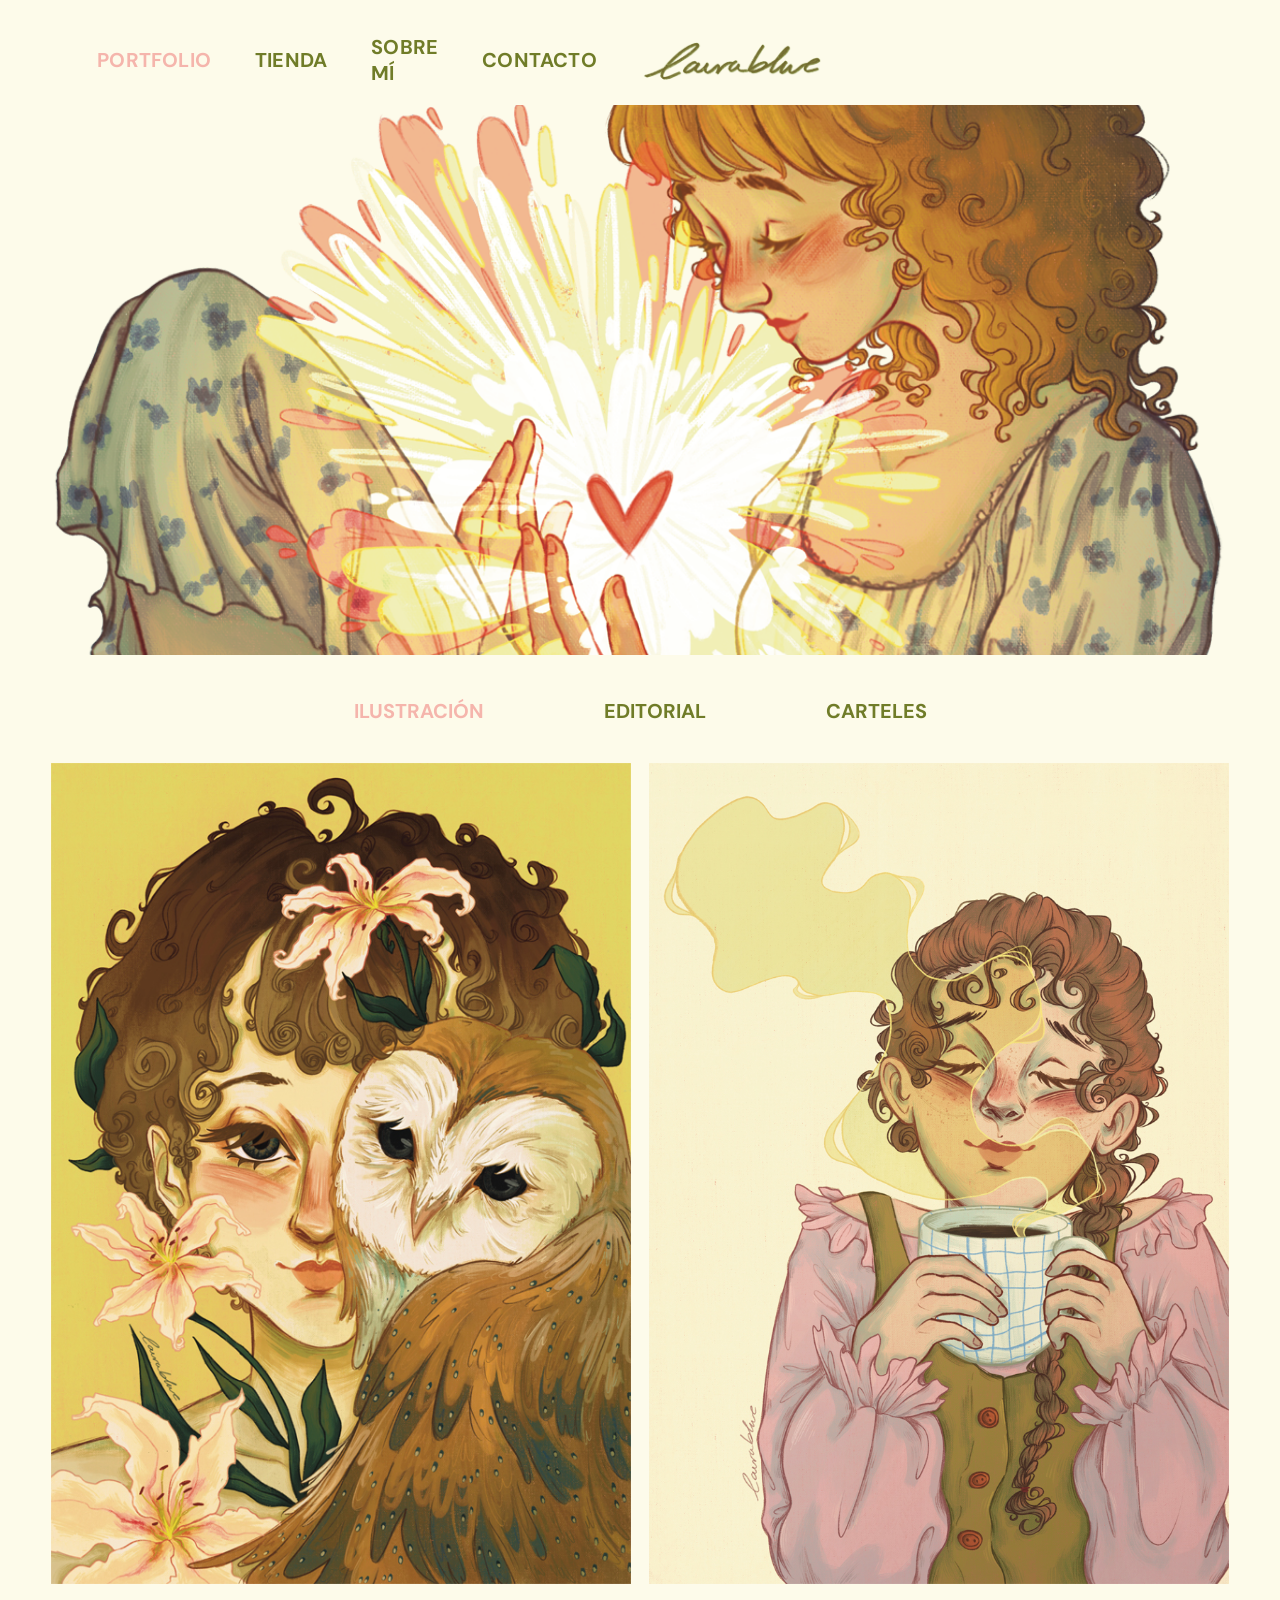
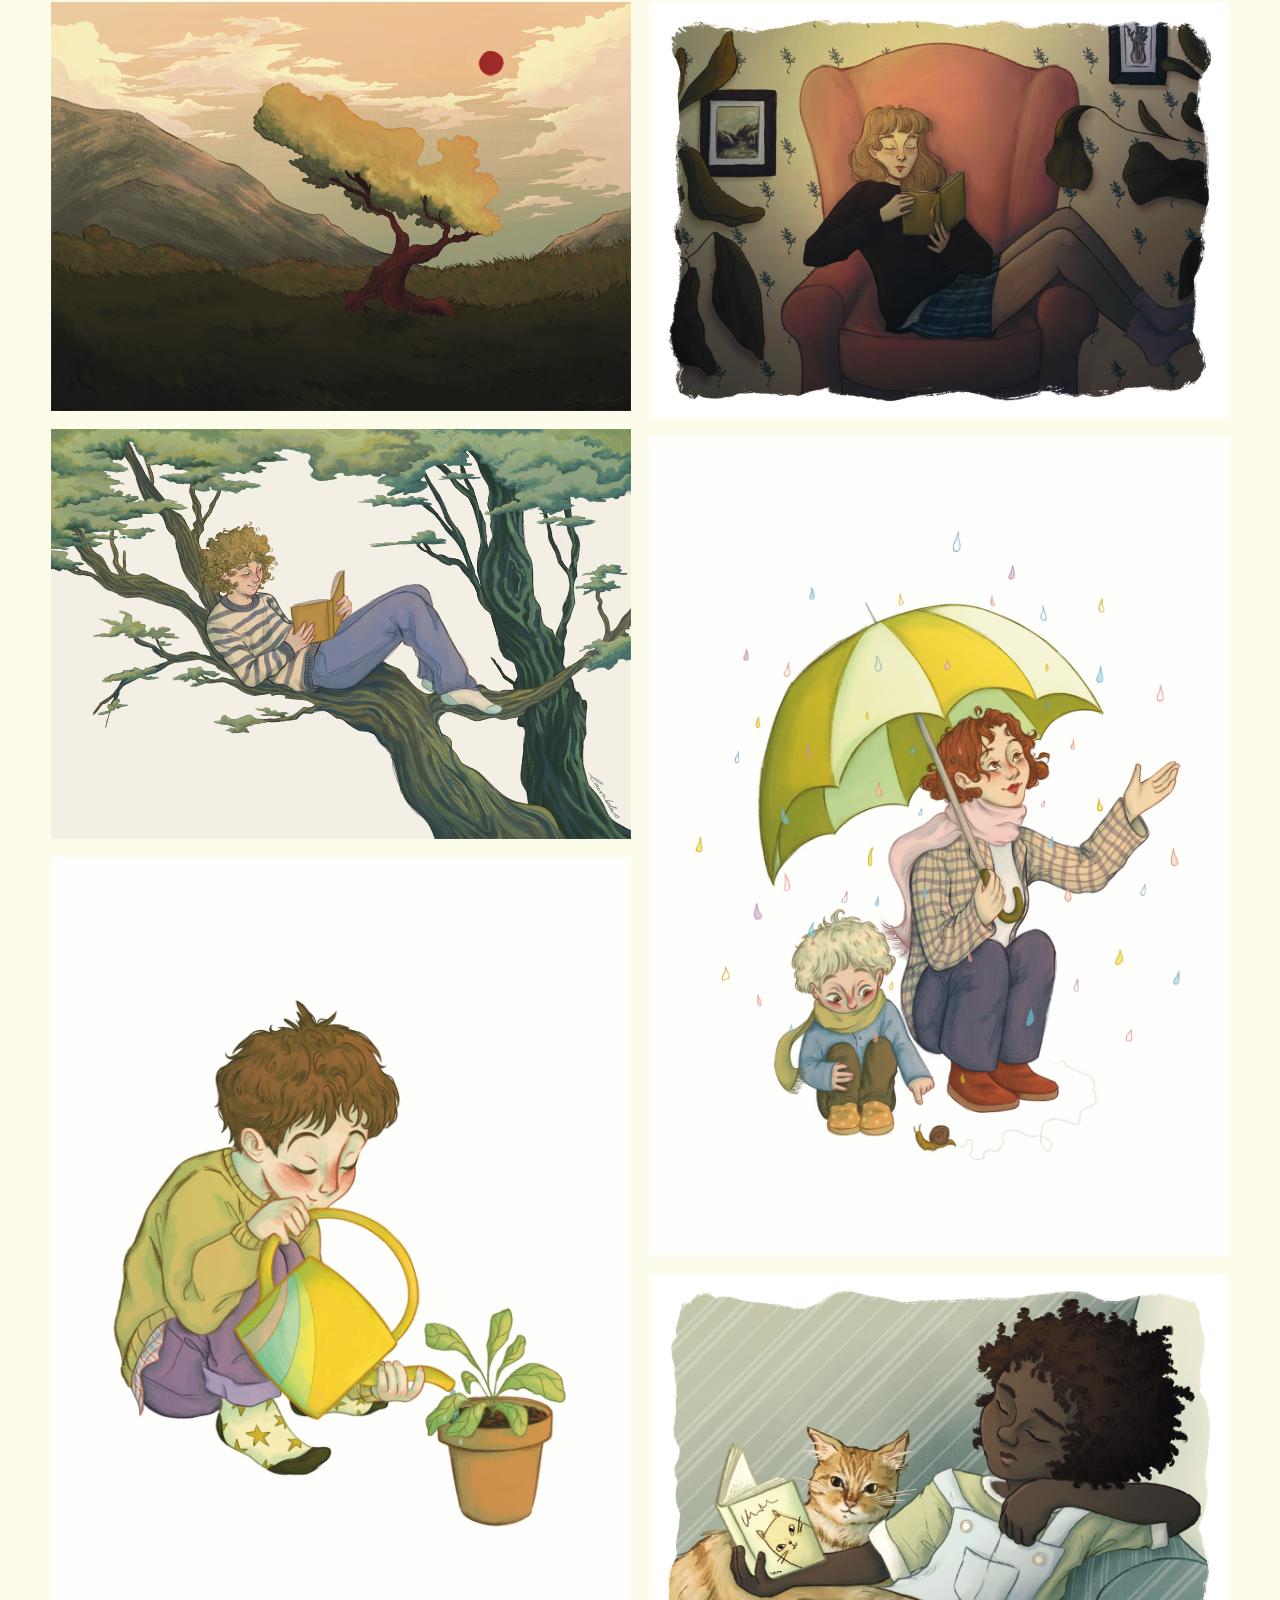
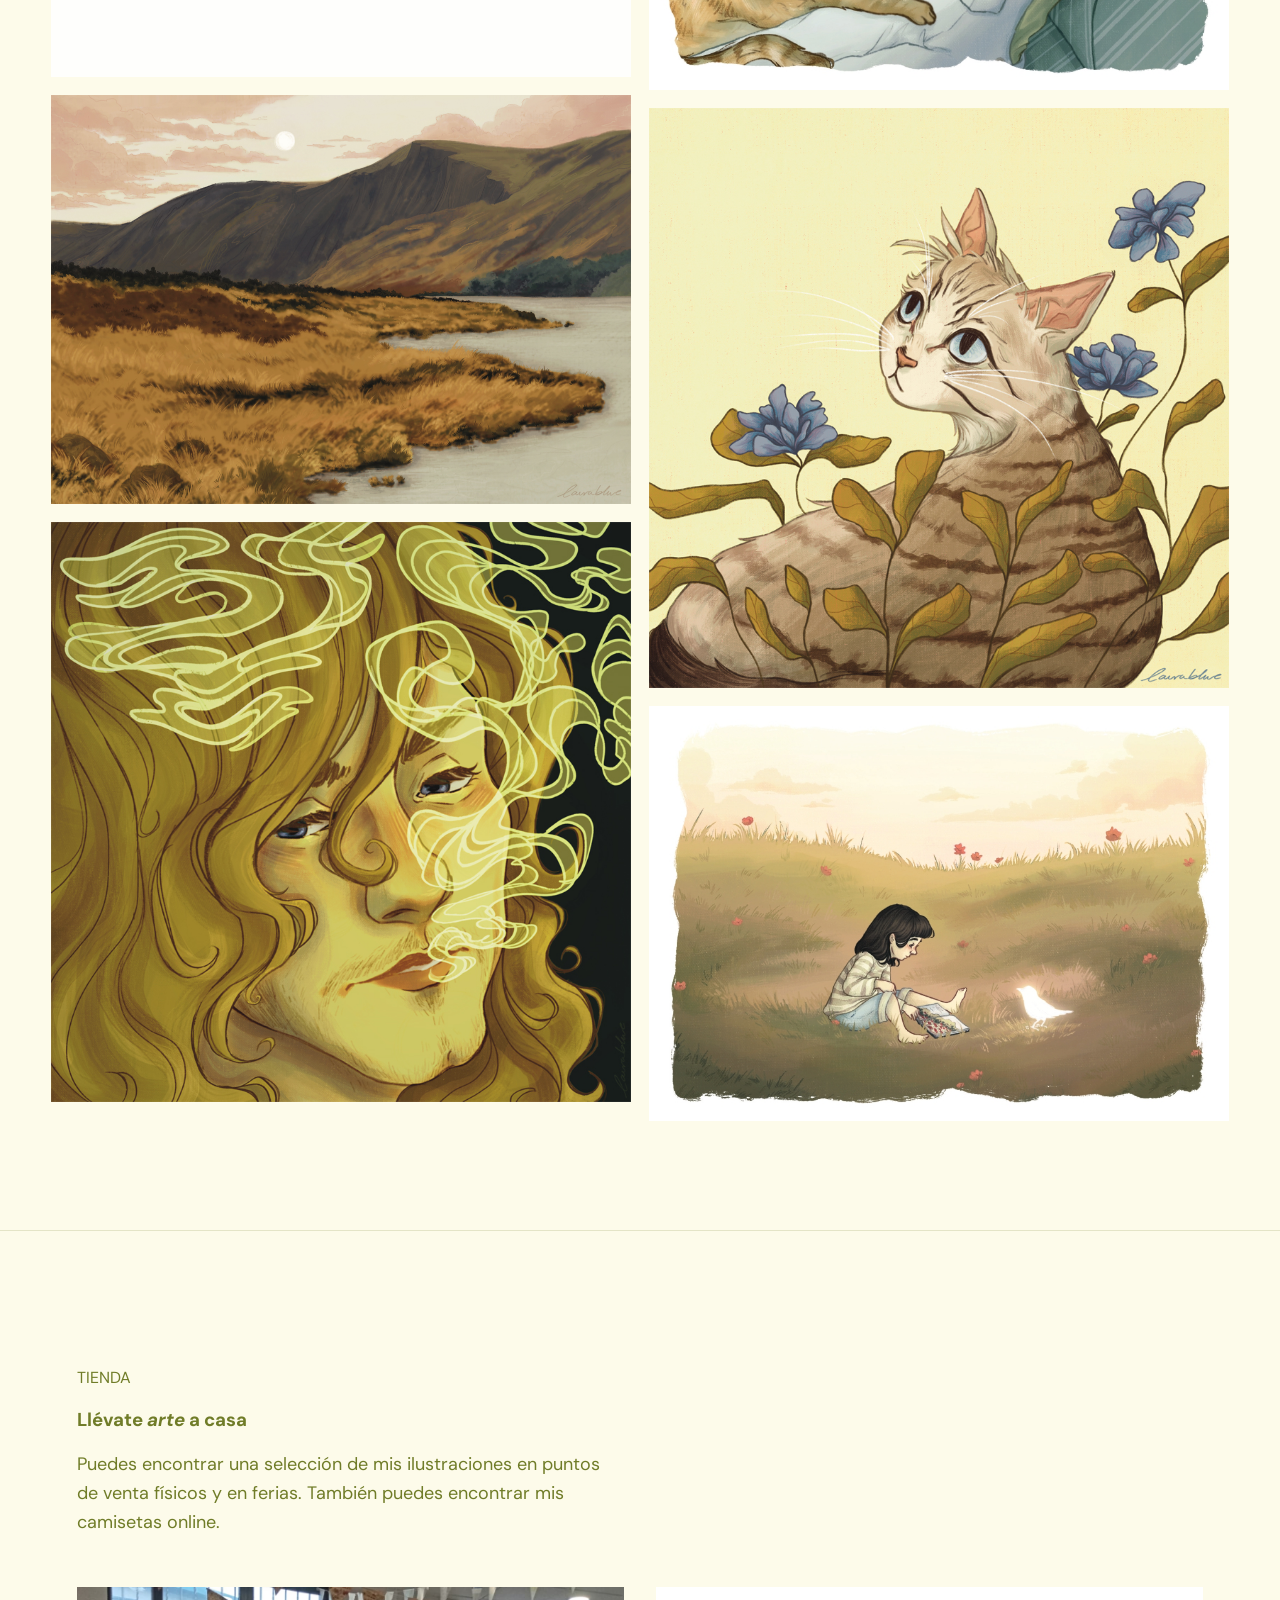
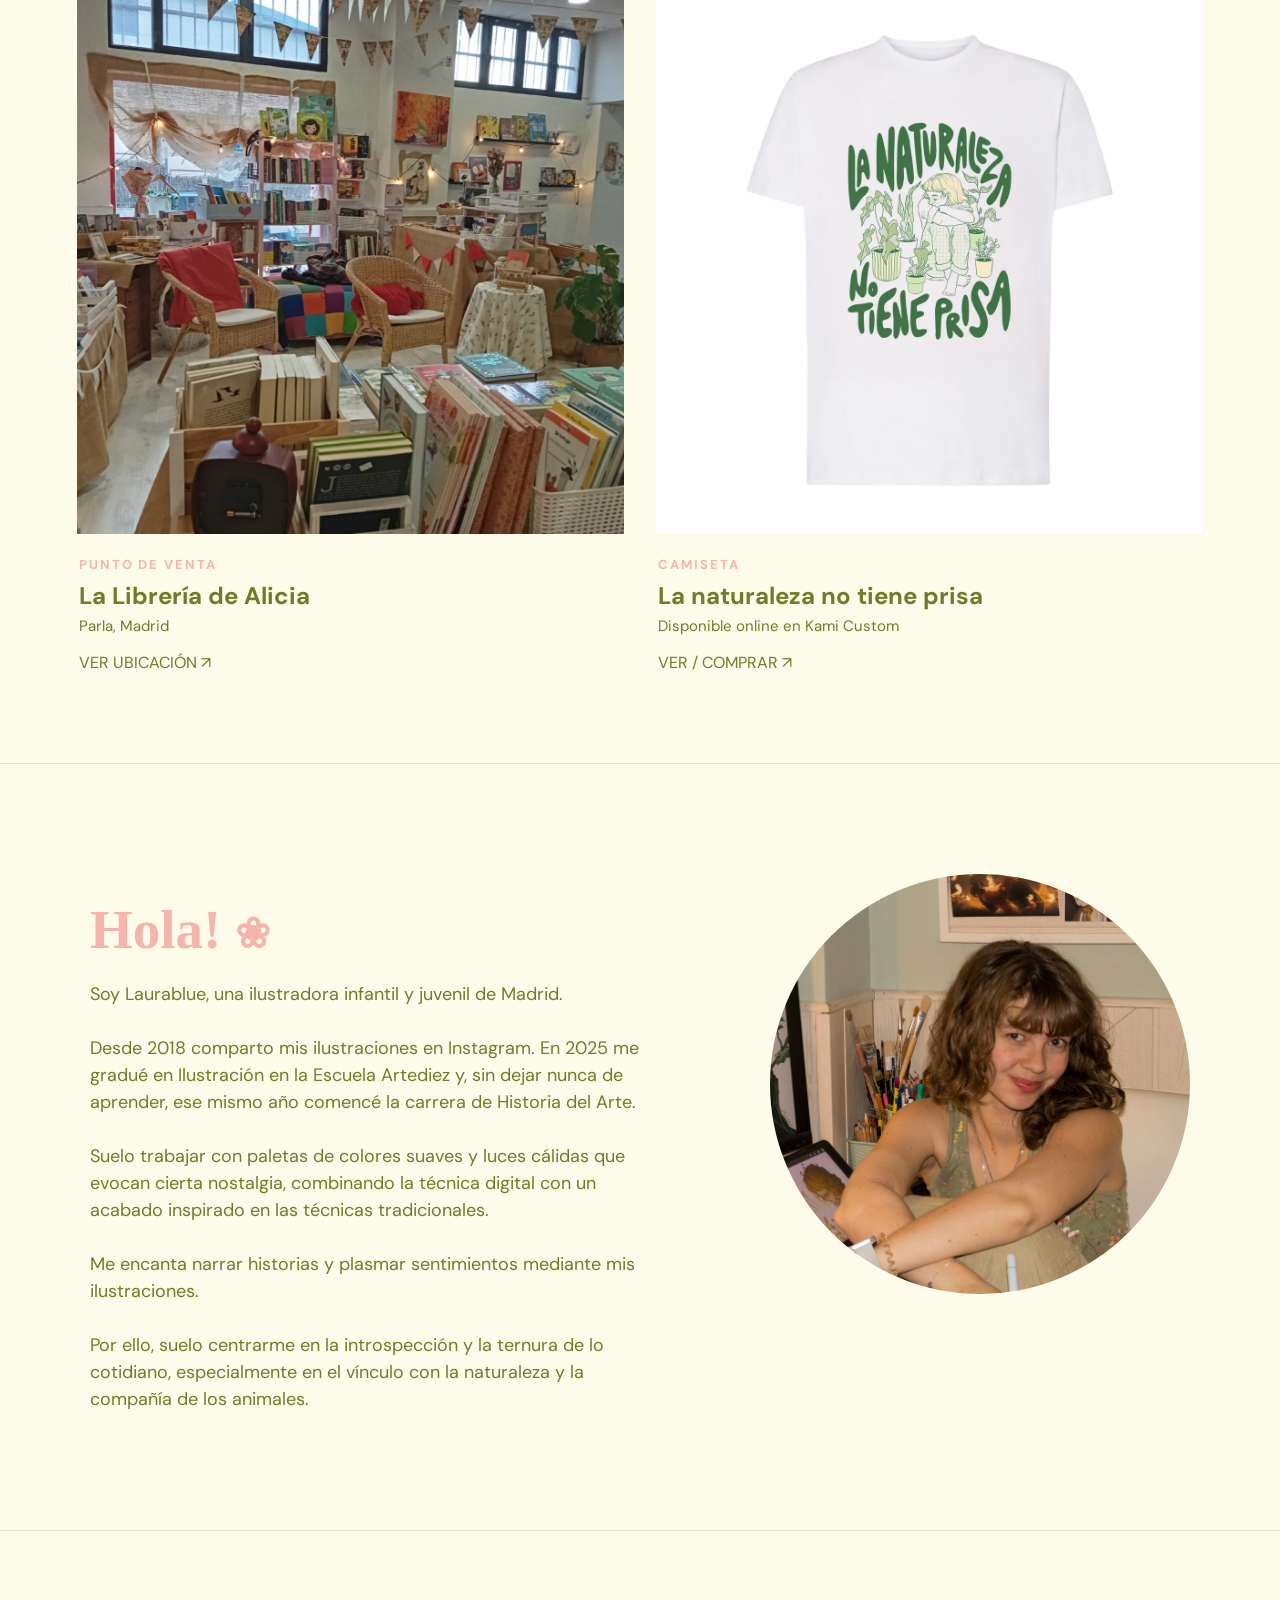
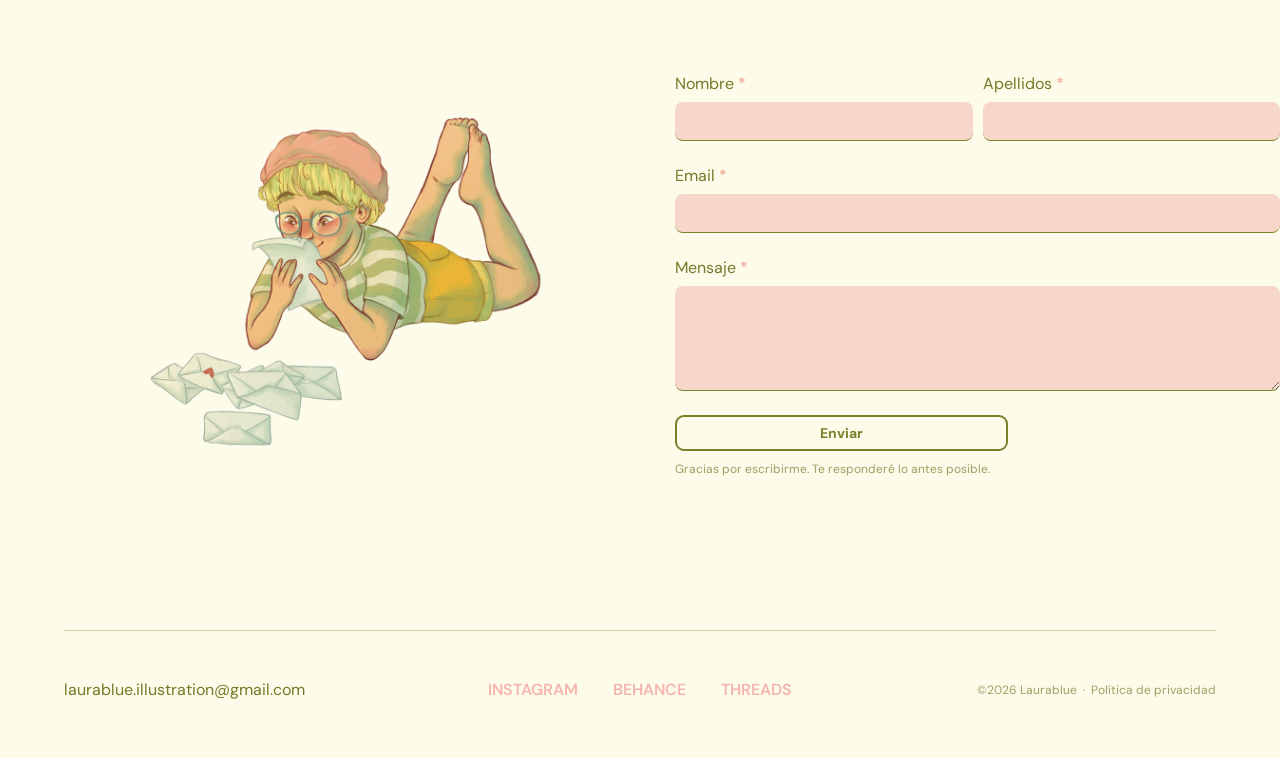
==== commit 48cd0947: "Update index.html" ====
--- a/index.html
+++ b/index.html
@@ -236,7 +236,7 @@
         </a>
         
    <a class="gallery-item category-ilustracion" href="#">
-          <img src="images/IMG_8360.PNG" alt="Café calentito">
+          <img src="images/IMG_8360.jpg" alt="Café calentito">
         </a>
 
         <a class="gallery-item category-ilustracion" href="#">
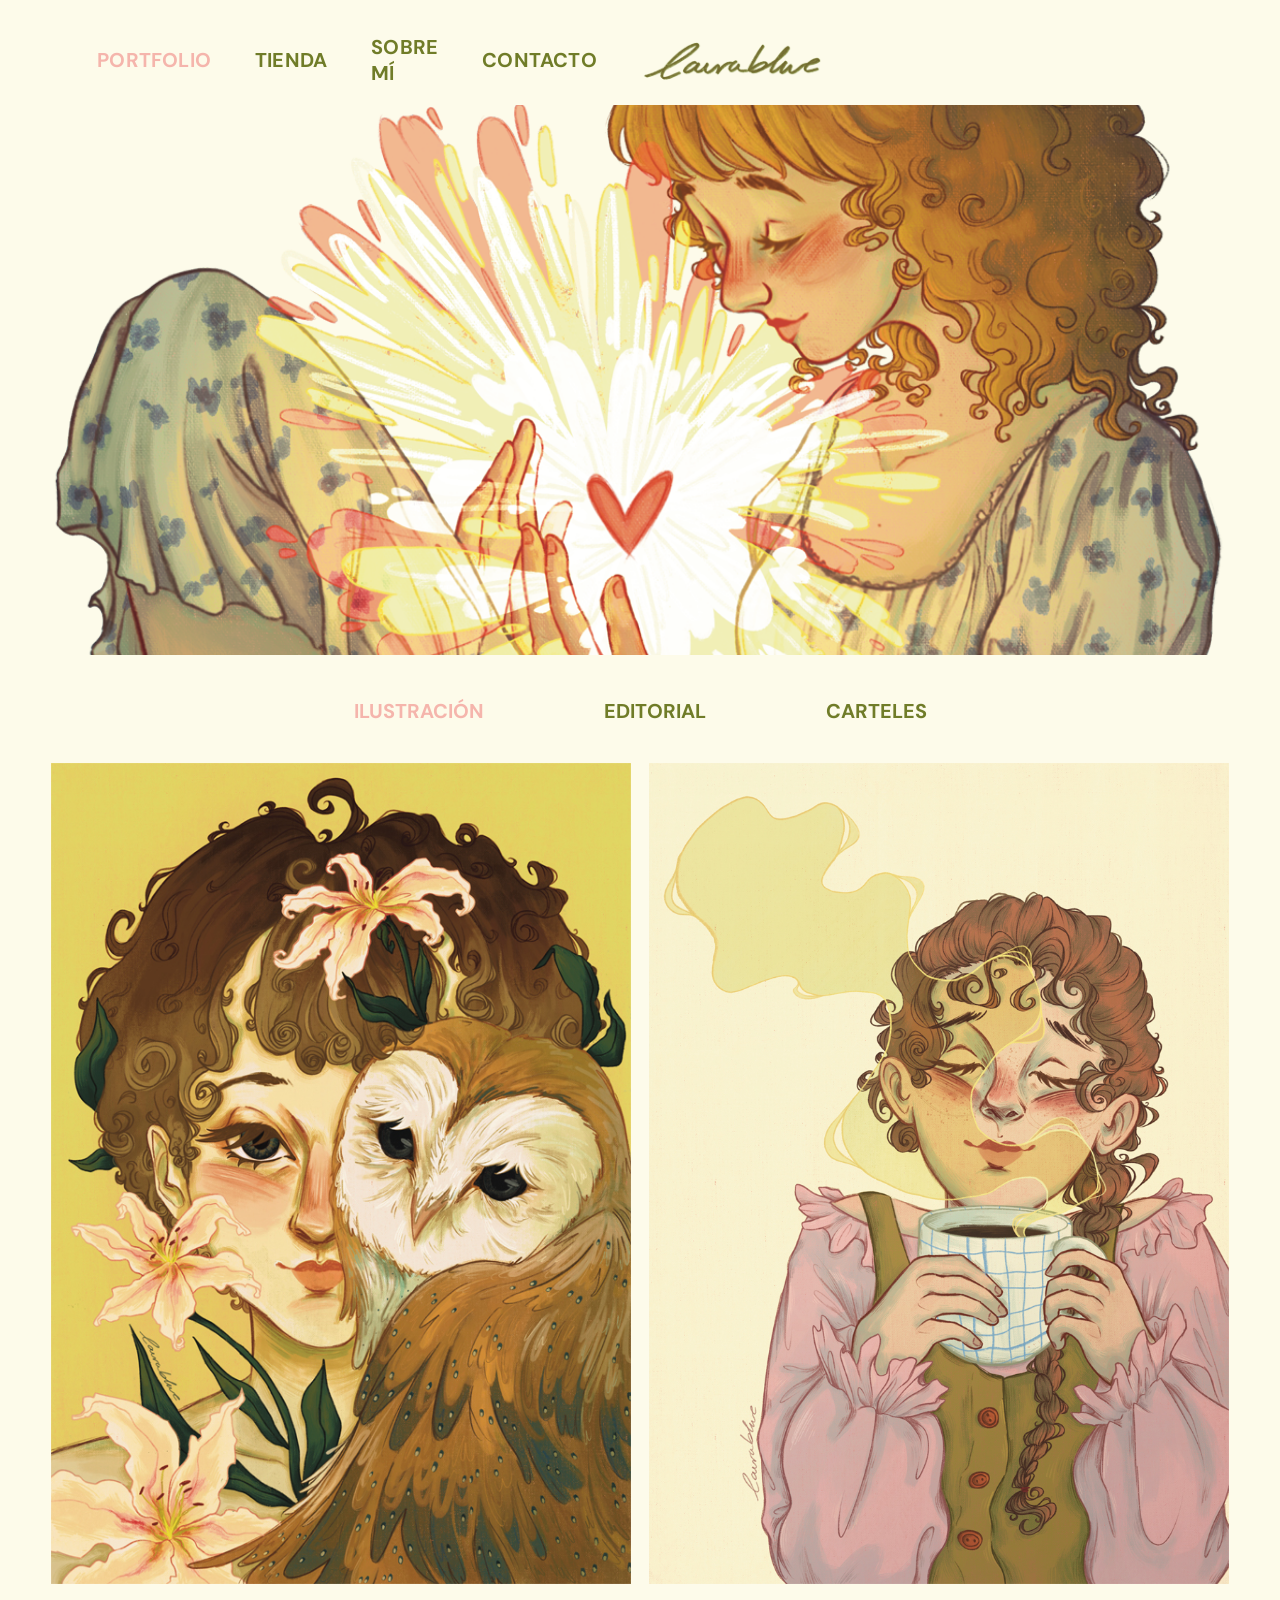
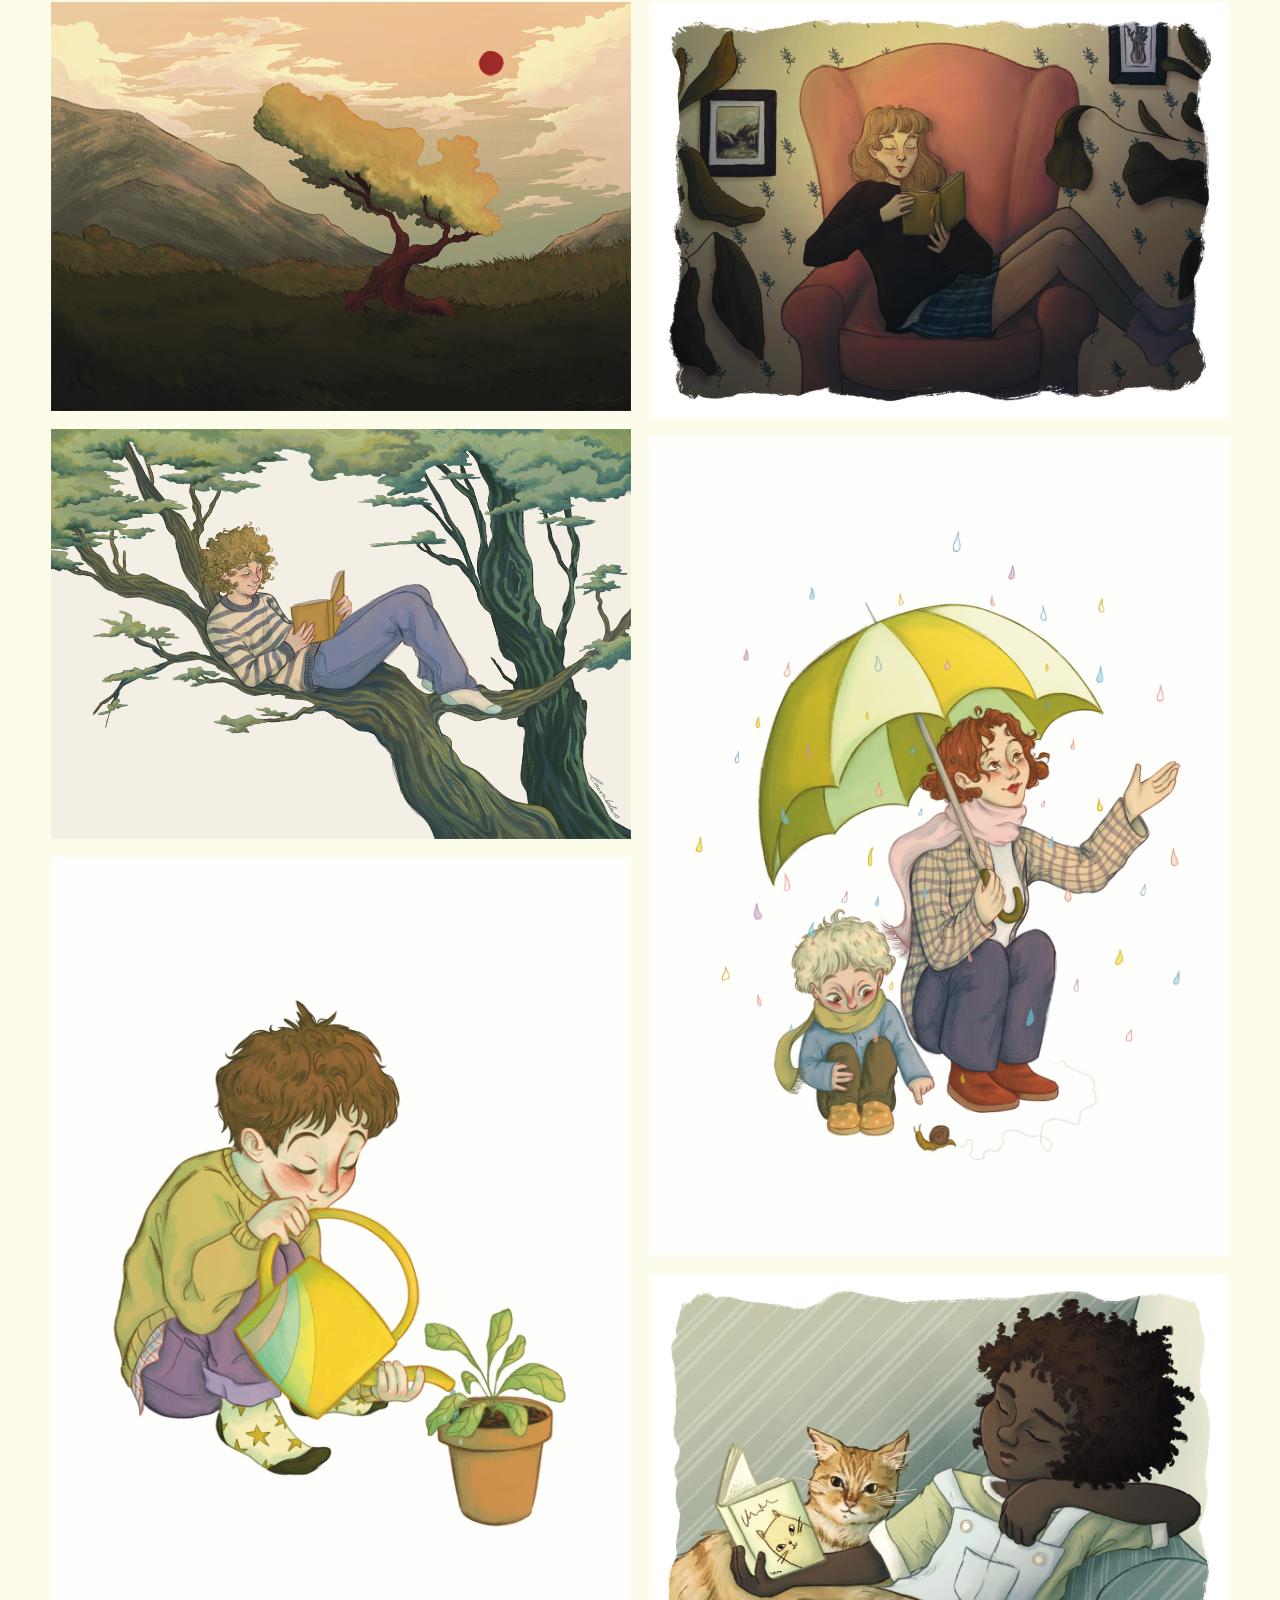
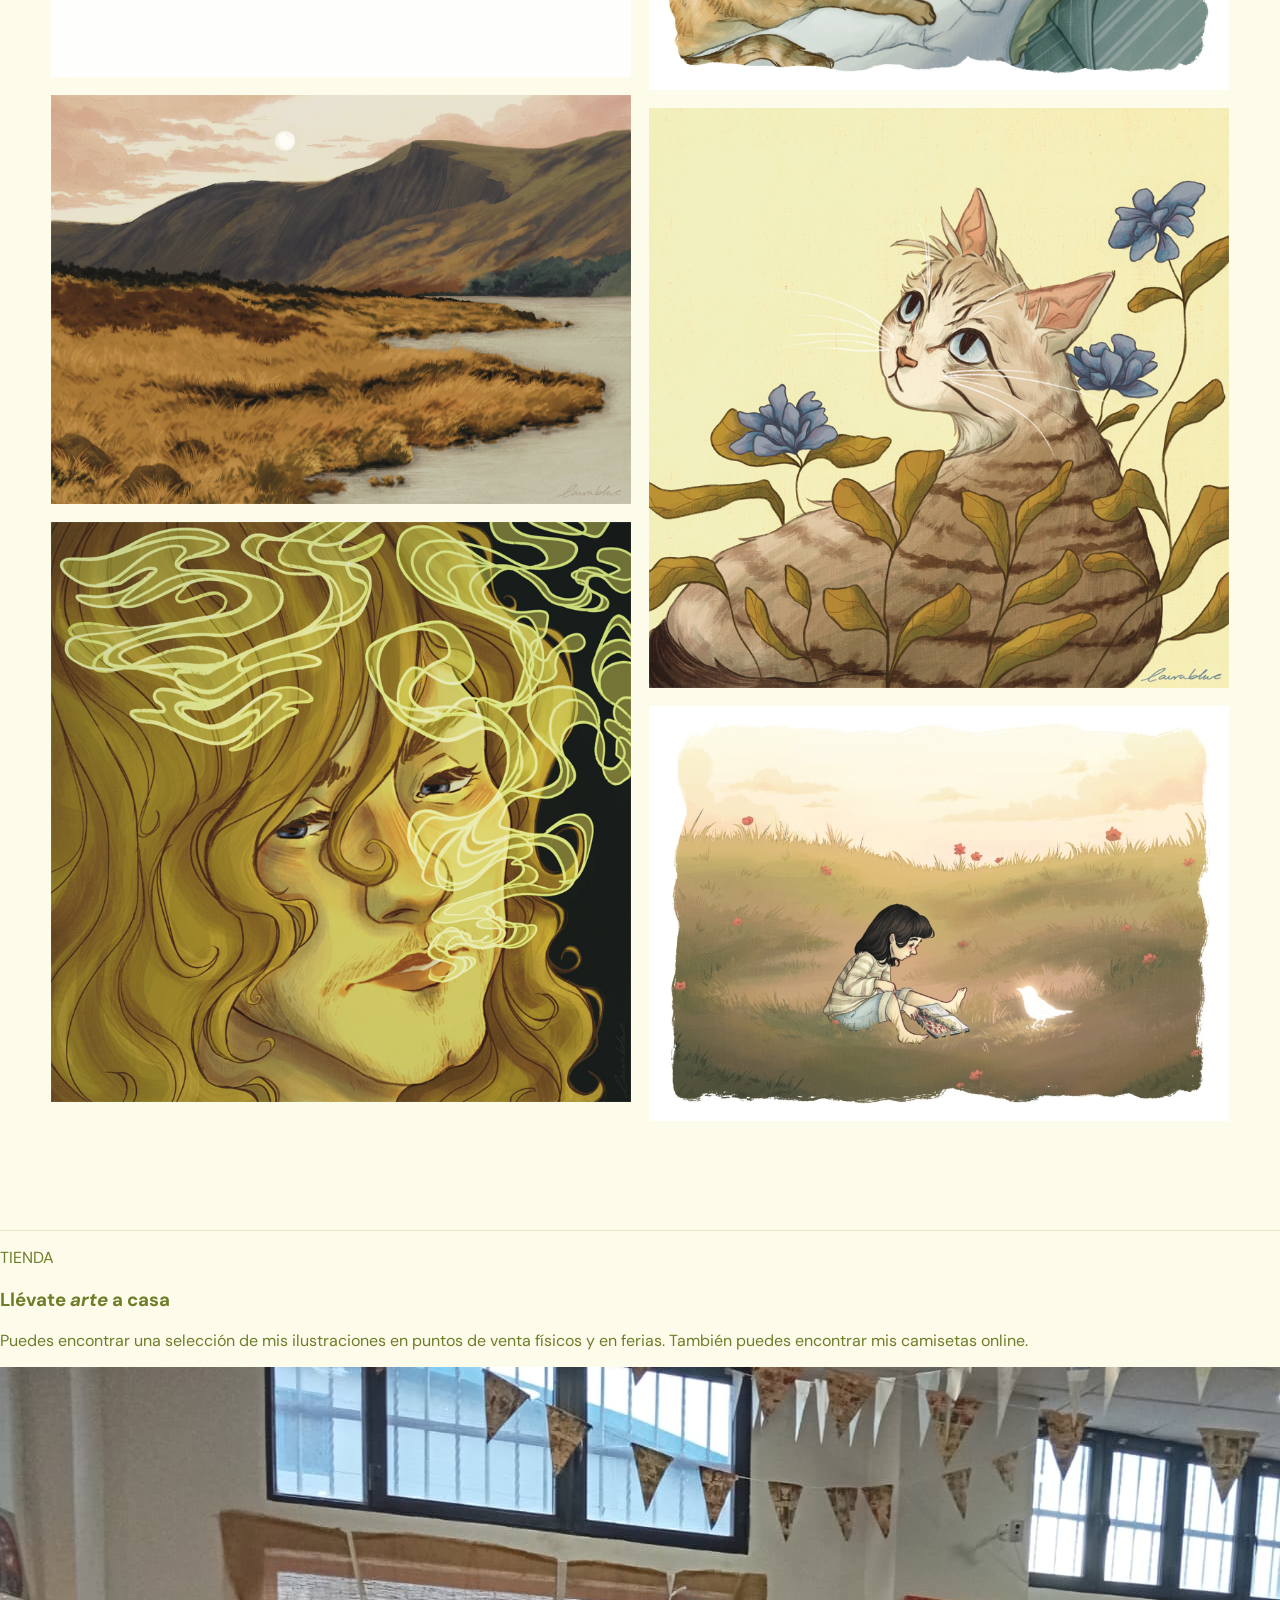
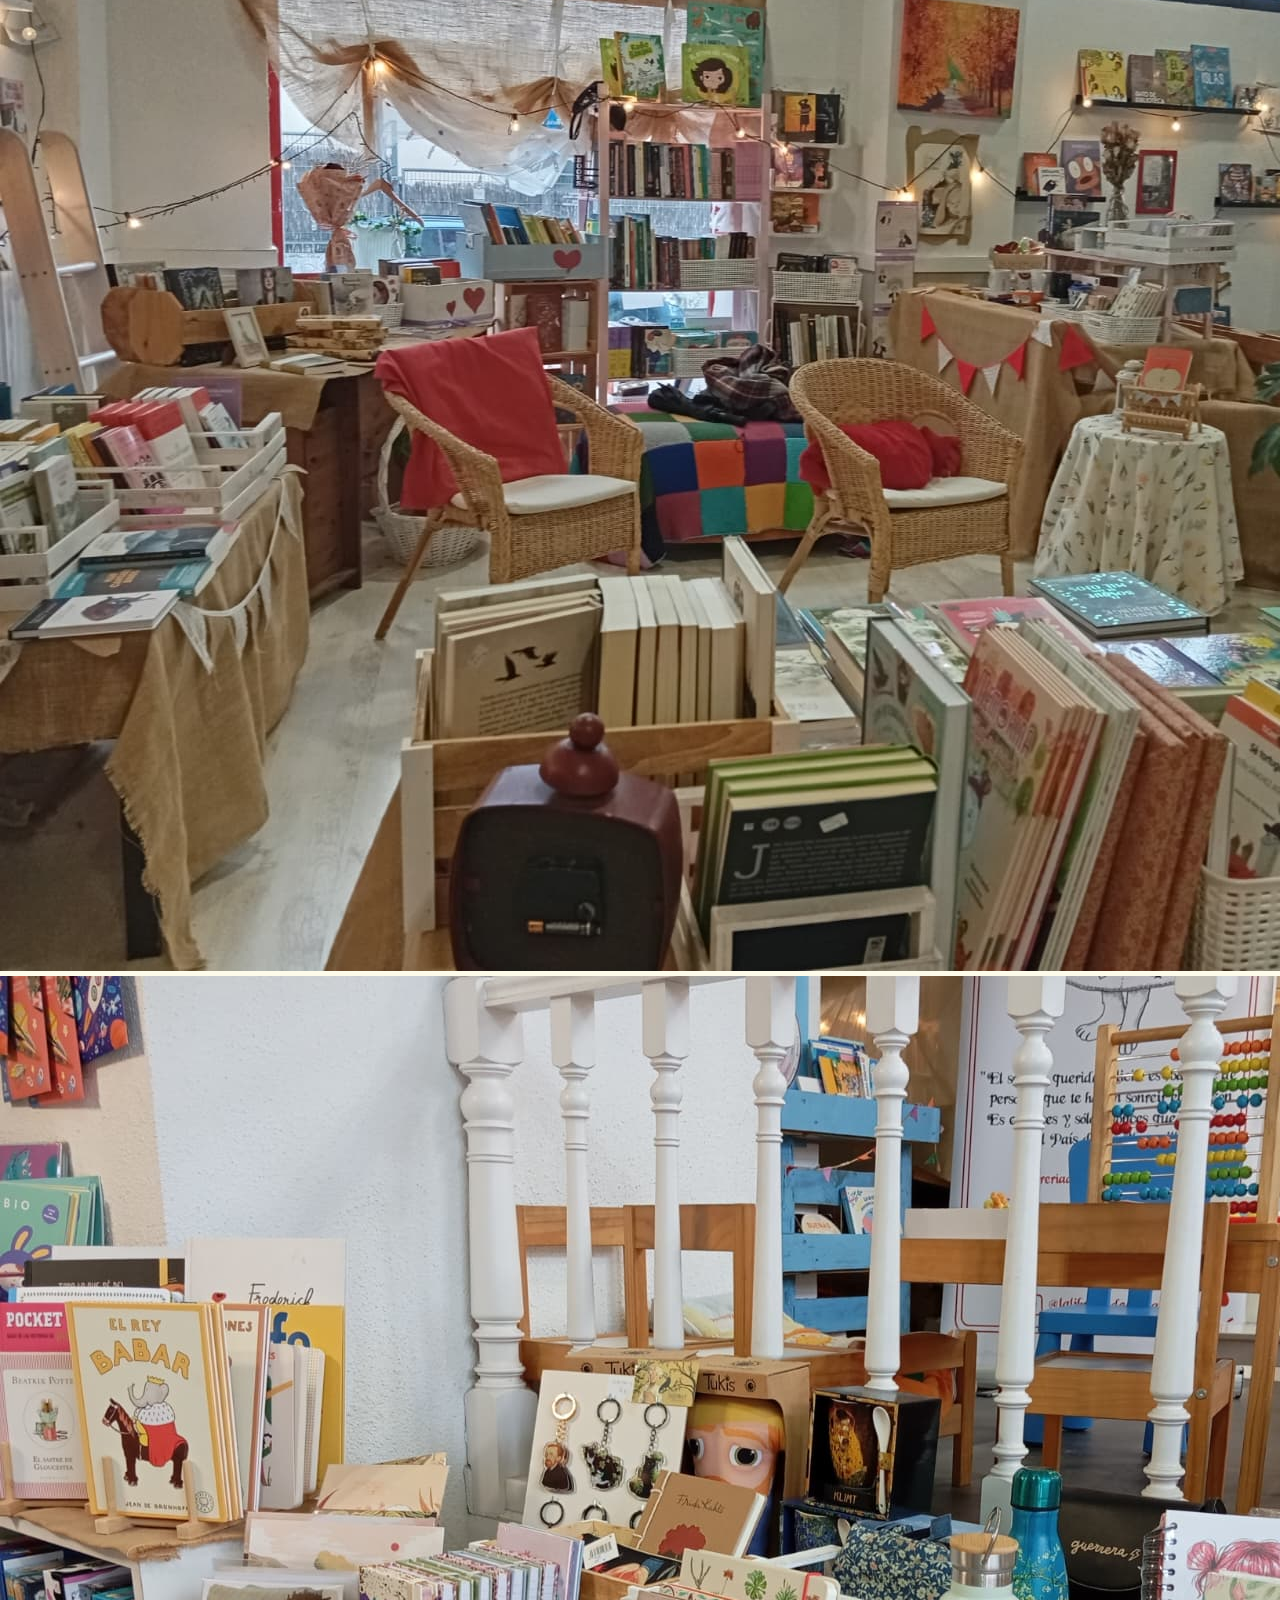
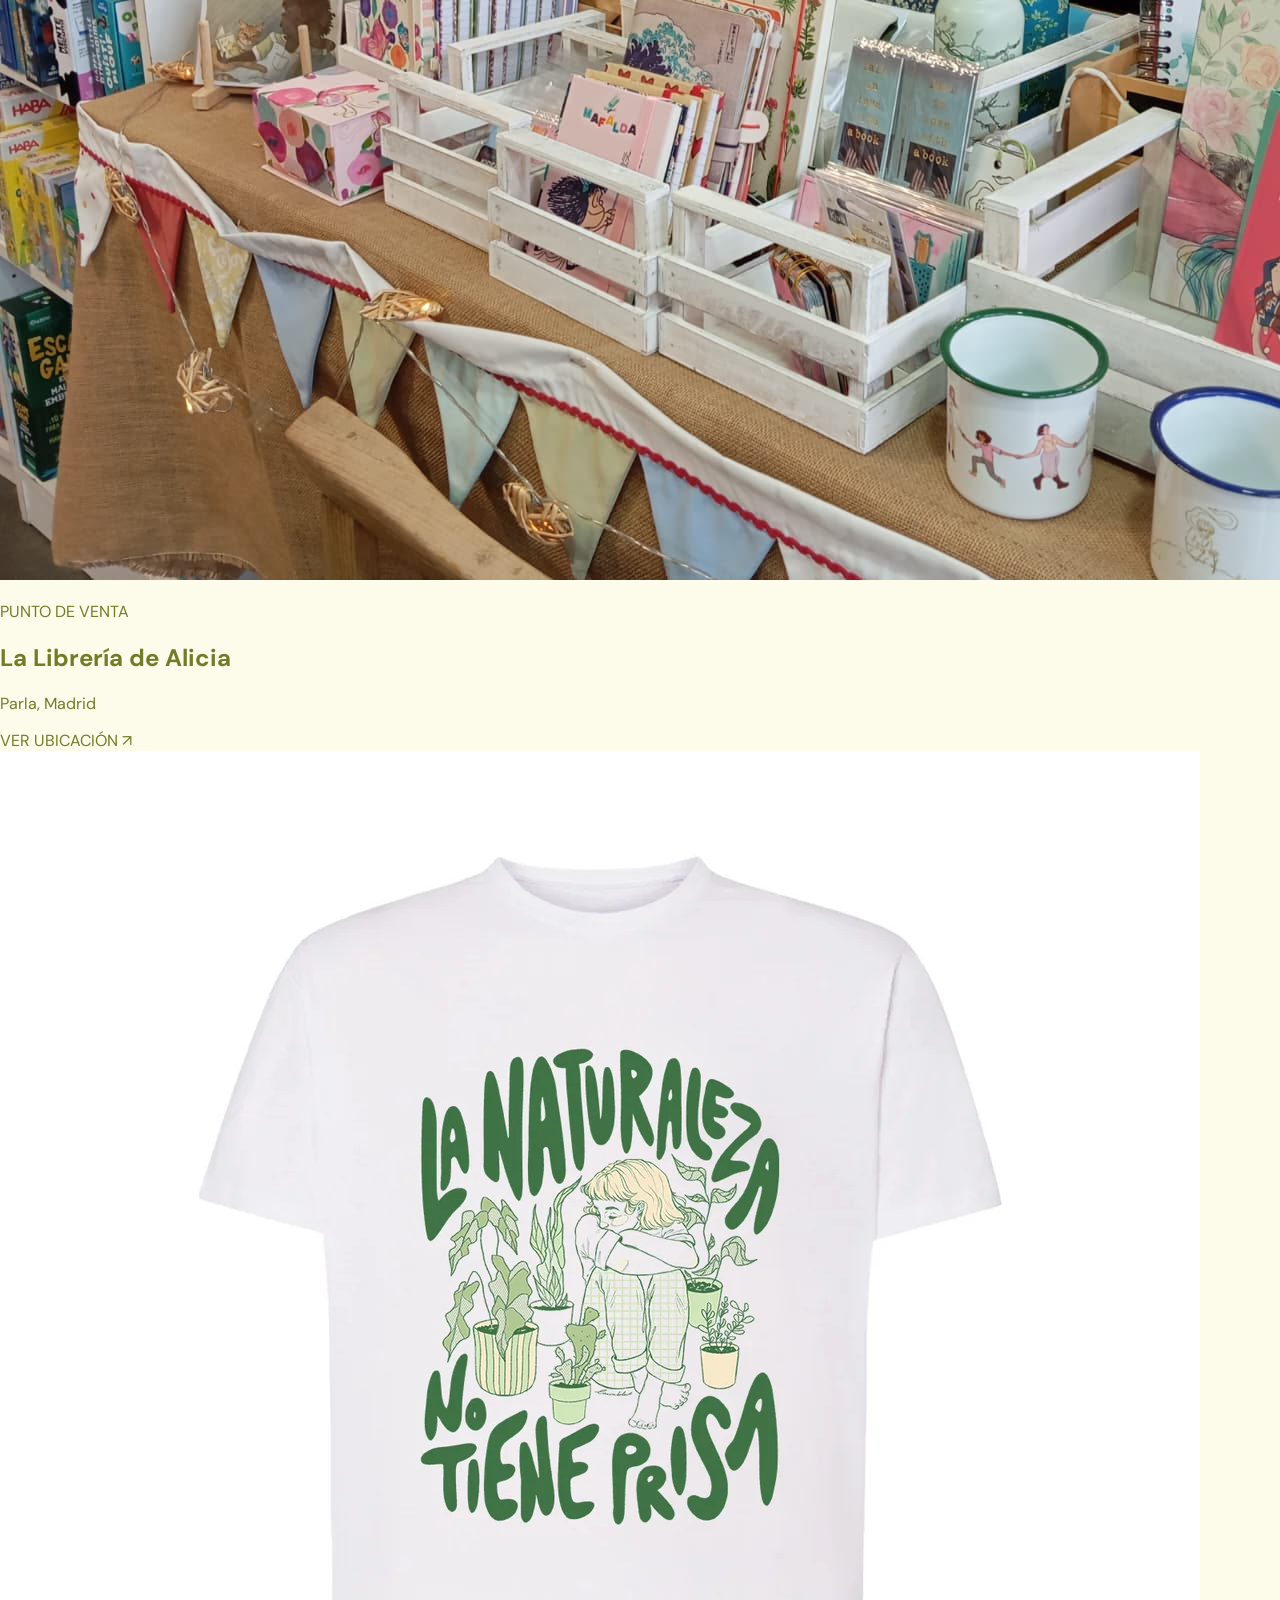
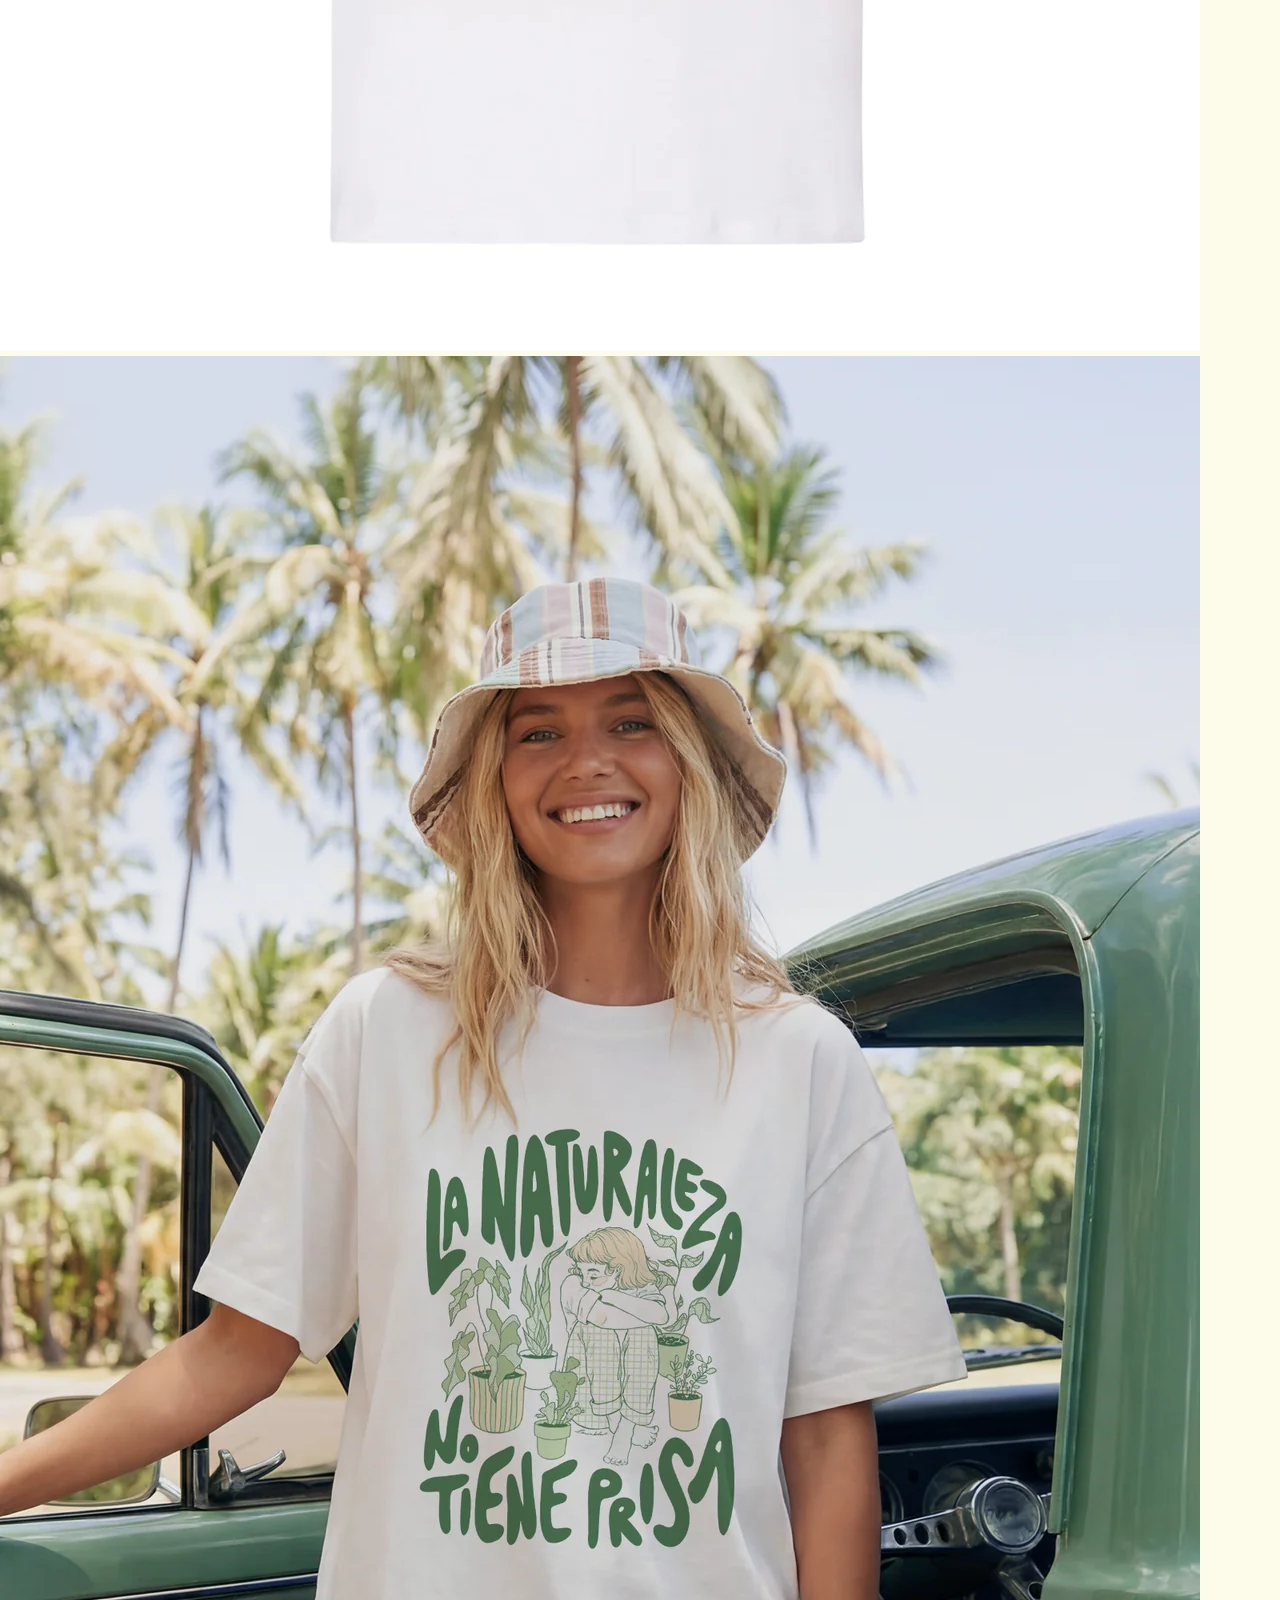
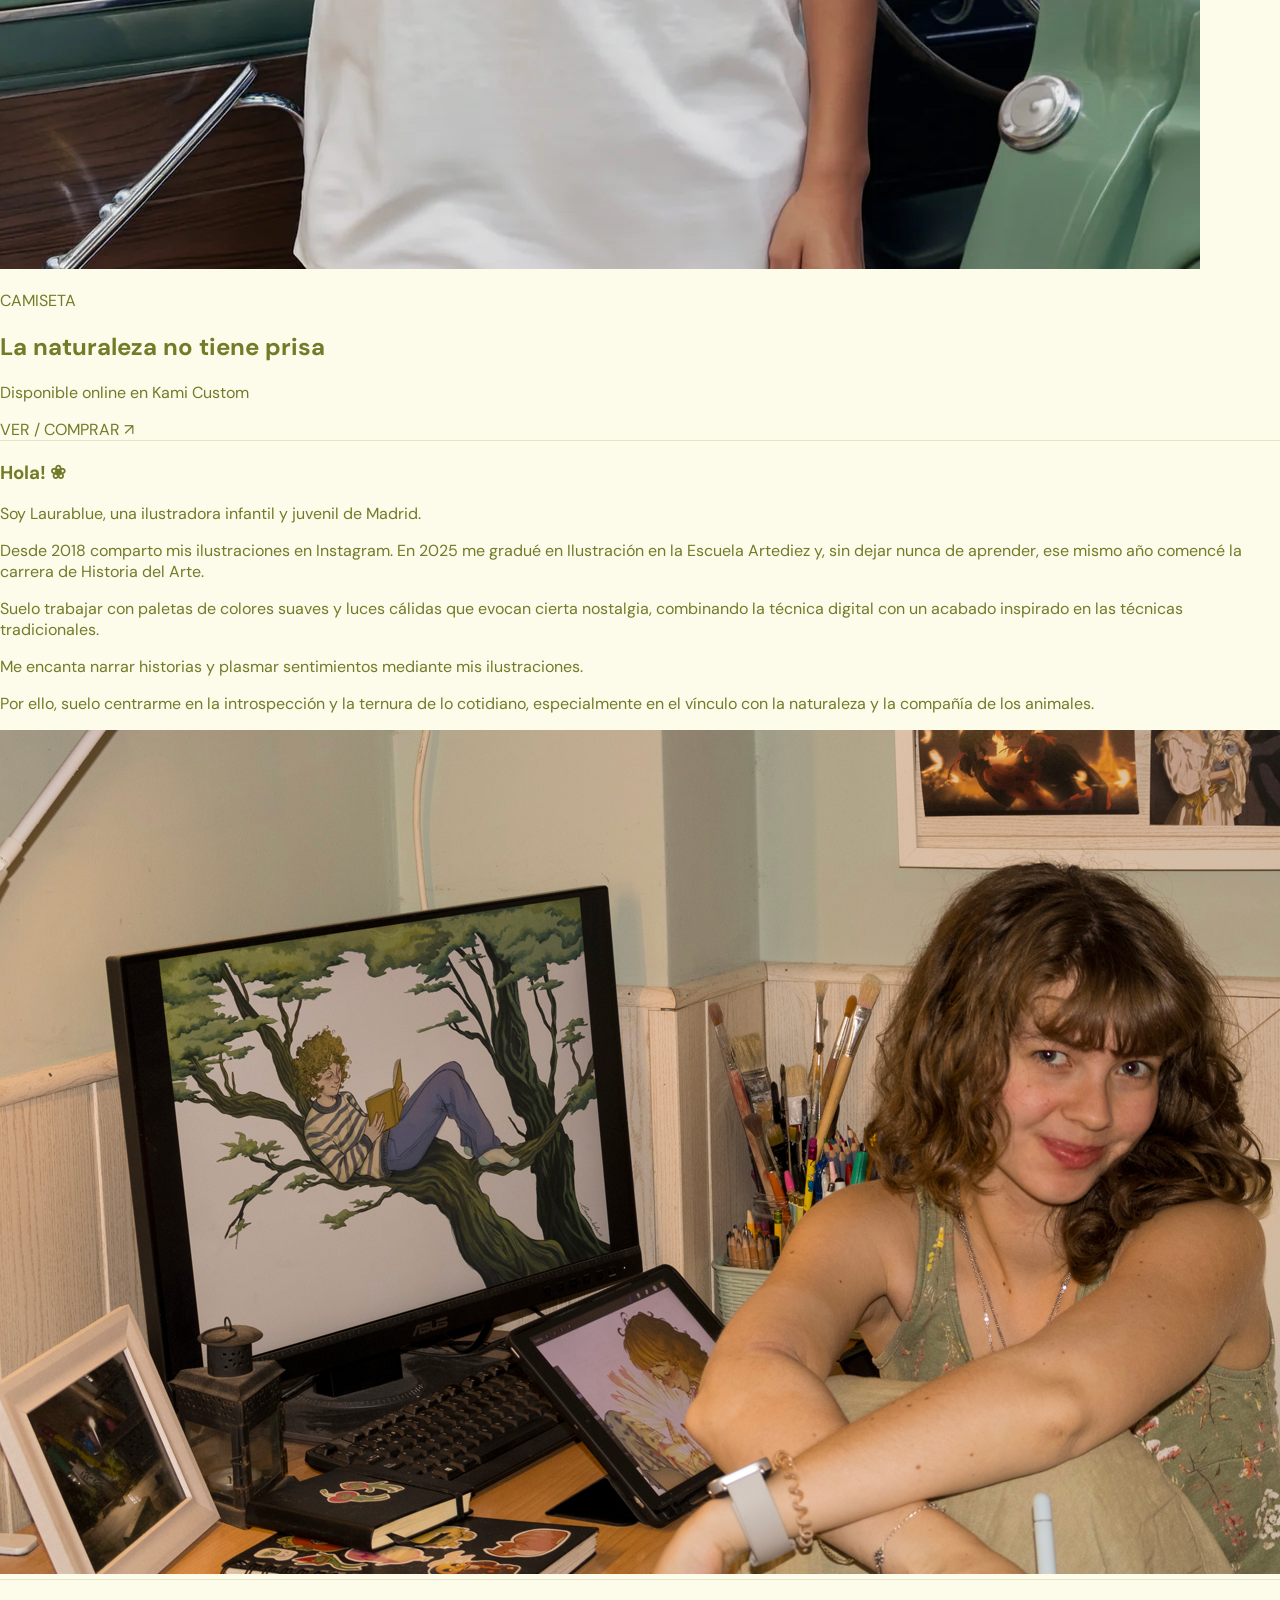
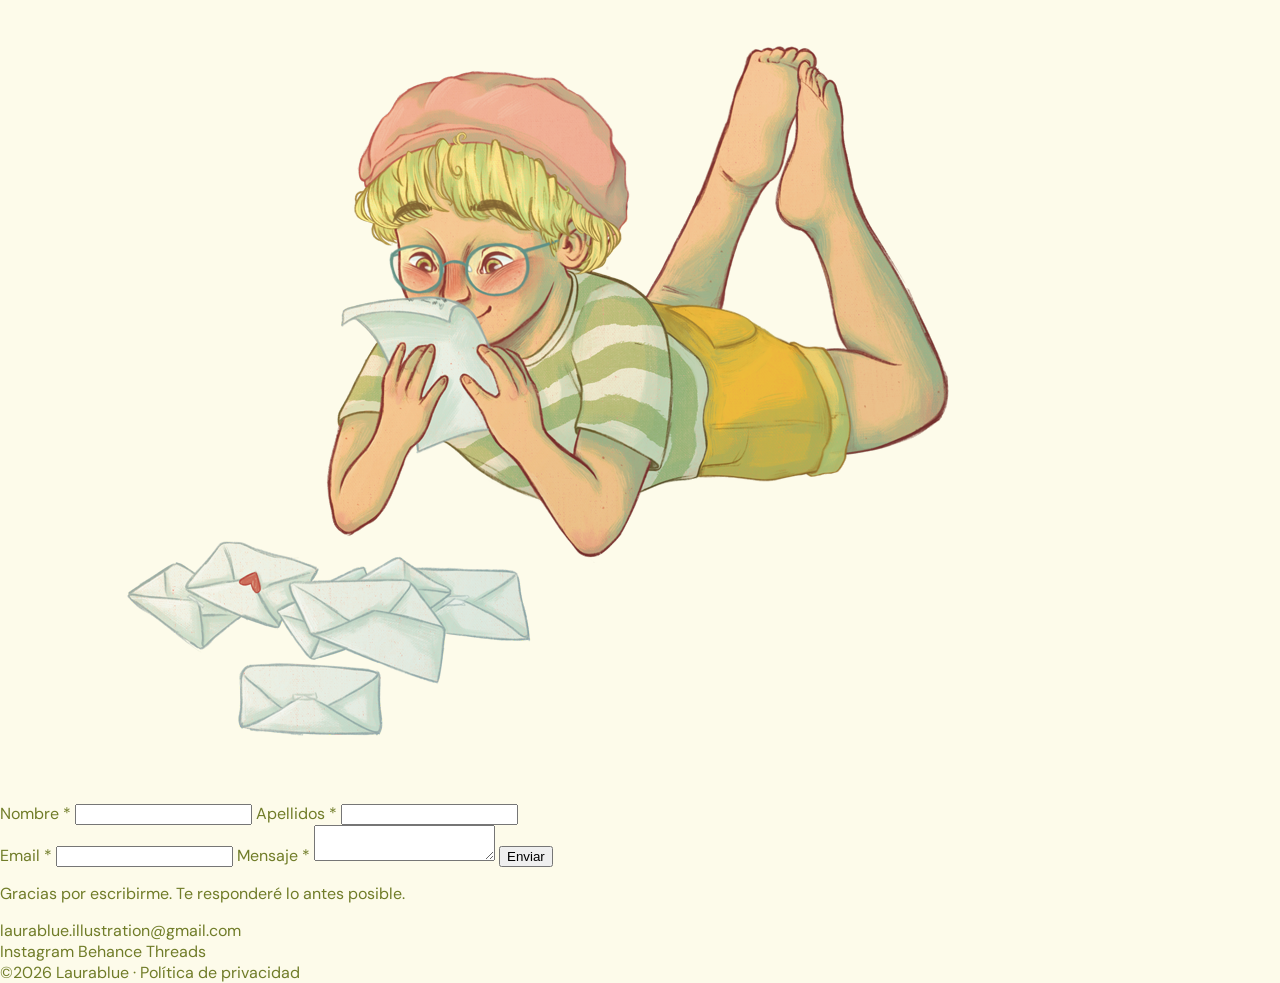
==== commit e7c0fc9b: "Update index.html" ====
--- a/index.html
+++ b/index.html
@@ -762,251 +762,19 @@
   <!-- ================================
        VISOR DE IMÁGENES
   ================================= -->
-
-  <script>
-  document.addEventListener("DOMContentLoaded", function () {
-
-    const galleryItems =
-      document.querySelectorAll(".gallery-item");
-
-
-    /* =================================
-       CREAR EL TEXTO DEL HOVER
-    ================================= */
-
-    galleryItems.forEach(function (item) {
-
-      const image =
-        item.querySelector("img");
-
-      if (!image) return;
-
-
-      /* Si no hay un título personalizado,
-         utiliza el alt */
-
-      if (!item.hasAttribute("data-title")) {
-
-        item.setAttribute(
-          "data-title",
-          image.alt
-        );
-
-      }
-
-
-      /* =================================
-         ABRIR IMAGEN
-      ================================= */
-
-      item.addEventListener(
-        "click",
-        function (event) {
-
-          event.preventDefault();
-          event.stopPropagation();
-
-          openImage(image);
-
-        }
-      );
-
-    });
-
-
-    /* =================================
-       CREAR VENTANA
-    ================================= */
-
-    const modal =
-      document.createElement("div");
-
-    modal.className =
-      "gallery-modal";
-
-
-    modal.innerHTML = `
-      <button
-        class="gallery-modal-close"
-        type="button"
-        aria-label="Cerrar">
-        ×
-      </button>
-
-      <img
-        class="gallery-modal-image"
-        src=""
-        alt="">
-    `;
-
-
-    document.body.appendChild(modal);
-
-
-    const modalImage =
-      modal.querySelector(
-        ".gallery-modal-image"
-      );
-
-
-    const closeButton =
-      modal.querySelector(
-        ".gallery-modal-close"
-      );
-
-
-    /* =================================
-       ABRIR
-    ================================= */
-
-    function openImage(image) {
-
-      modalImage.src =
-        image.src;
-
-      modalImage.alt =
-        image.alt;
-
-      modal.classList.add(
-        "is-open"
-      );
-
-      document.body.classList.add(
-        "gallery-modal-open"
-      );
-
-    }
-
-
-    /* =================================
-       CERRAR
-    ================================= */
-
-    function closeImage() {
-
-      modal.classList.remove(
-        "is-open"
-      );
-
-      document.body.classList.remove(
-        "gallery-modal-open"
-      );
-
-      modalImage.src = "";
-
-    }
-
-
-    /* =================================
-       BOTÓN CERRAR
-    ================================= */
-
-    closeButton.addEventListener(
-      "click",
-      function (event) {
-
-        event.preventDefault();
-        event.stopPropagation();
-
-        closeImage();
-
-      }
-    );
-
-
-    /* =================================
-       CERRAR HACIENDO CLIC EN EL FONDO
-    ================================= */
-
-    modal.addEventListener(
-      "click",
-      function (event) {
-
-        if (event.target === modal) {
-          closeImage();
-        }
-
-      }
-    );
-
-
-    /* =================================
-       CERRAR CON ESC
-    ================================= */
-
-    document.addEventListener(
-      "keydown",
-      function (event) {
-
-        if (event.key === "Escape") {
-          closeImage();
-        }
-
-      }
-    );
-
-  });
-  </script>
-
-
-  <!-- ================================
-       FORMULARIO DE CONTACTO
-  ================================= -->
-
- <script>
+<script>
 document.addEventListener("DOMContentLoaded", function () {
 
-  const galleryItems = document.querySelectorAll(".gallery-item");
-
-
-  /* =================================
-     PREPARAR LAS IMÁGENES
-  ================================= */
-
-  galleryItems.forEach(function (item) {
-
-    const image = item.querySelector("img");
-
-    if (!image) return;
-
-    /*
-      Si la imagen es de Editorial o Carteles,
-      usamos data-title como título.
-    */
-
-    if (
-      item.classList.contains("category-editorial") ||
-      item.classList.contains("category-carteles")
-    ) {
-
-      if (!item.hasAttribute("data-title")) {
-        item.setAttribute("data-title", image.alt);
-      }
-
-    }
-
-
-    /* =================================
-       ABRIR IMAGEN
-    ================================= */
-
-    item.addEventListener("click", function (event) {
-
-      event.preventDefault();
-      event.stopPropagation();
-
-      openImage(image);
-
-    });
-
-  });
-
-
-  /* =================================
-     CREAR VENTANA
-  ================================= */
-
-  const modal = document.createElement("div");
+  const galleryItems =
+    document.querySelectorAll(".gallery-item");
+
+
+  /* =================================
+     CREAR VENTANA DE IMAGEN
+  ================================= */
+
+  const modal =
+    document.createElement("div");
 
   modal.className = "gallery-modal";
 
@@ -1025,8 +793,6 @@
         src=""
         alt="">
 
-      <div class="gallery-modal-title"></div>
-
     </div>
   `;
 
@@ -1036,26 +802,186 @@
   const modalImage =
     modal.querySelector(".gallery-modal-image");
 
-  const modalTitle =
-    modal.querySelector(".gallery-modal-title");
-
   const closeButton =
     modal.querySelector(".gallery-modal-close");
 
 
   /* =================================
-     ABRIR
+     PREPARAR TÍTULOS DEL HOVER
+  ================================= */
+
+  galleryItems.forEach(function (item) {
+
+    const image =
+      item.querySelector("img");
+
+    if (!image) return;
+
+    /*
+      Si no tiene data-title,
+      utiliza el alt de la imagen.
+    */
+
+    if (!item.hasAttribute("data-title")) {
+
+      item.setAttribute(
+        "data-title",
+        image.alt
+      );
+
+    }
+
+
+    /* =================================
+       ABRIR IMAGEN
+    ================================= */
+
+    item.addEventListener(
+      "click",
+      function (event) {
+
+        event.preventDefault();
+        event.stopPropagation();
+
+        openImage(image);
+
+      }
+    );
+
+  });
+
+
+  /* =================================
+     ABRIR IMAGEN
   ================================= */
 
   function openImage(image) {
 
-    modalImage.src = image.src;
-    modalImage.alt = image.alt;
-
-    const item = image.closest(".gallery-item");
-
     /*
-      Solo mostrar título en Editorial y Carteles
+      Primero cargamos la imagen en memoria.
+      El modal NO se muestra hasta que
+      la imagen está preparada.
+
+      Esto evita que aparezca primero
+      el fondo blanco y después la imagen.
+    */
+
+    const preload =
+      new Image();
+
+    preload.onload = function () {
+
+      modalImage.src = image.src;
+
+      modalImage.alt = image.alt;
+
+      modal.classList.add("is-open");
+
+      document.body.classList.add(
+        "gallery-modal-open"
+      );
+
+    };
+
+    preload.src = image.src;
+
+  }
+
+
+  /* =================================
+     CERRAR
+  ================================= */
+
+  function closeImage() {
+
+    modal.classList.remove("is-open");
+
+    document.body.classList.remove(
+      "gallery-modal-open"
+    );
+
+    modalImage.src = "";
+
+  }
+
+
+  /* =================================
+     BOTÓN CERRAR
+  ================================= */
+
+  closeButton.addEventListener(
+    "click",
+    function (event) {
+
+      event.preventDefault();
+
+      closeImage();
+
+    }
+  );
+
+
+  /* =================================
+     CERRAR HACIENDO CLIC EN EL FONDO
+  ================================= */
+
+  modal.addEventListener(
+    "click",
+    function (event) {
+
+      if (event.target === modal) {
+
+        closeImage();
+
+      }
+
+    }
+  );
+
+
+  /* =================================
+     CERRAR CON ESC
+  ================================= */
+
+  document.addEventListener(
+    "keydown",
+    function (event) {
+
+      if (event.key === "Escape") {
+
+        closeImage();
+
+      }
+
+    }
+  );
+
+});
+</script>
+
+  <!-- ================================
+       FORMULARIO DE CONTACTO
+  ================================= -->
+
+ <script>
+document.addEventListener("DOMContentLoaded", function () {
+
+  const galleryItems = document.querySelectorAll(".gallery-item");
+
+
+  /* =================================
+     PREPARAR LAS IMÁGENES
+  ================================= */
+
+  galleryItems.forEach(function (item) {
+
+    const image = item.querySelector("img");
+
+    if (!image) return;
+
+    /*
+      Si la imagen es de Editorial o Carteles,
+      usamos data-title como título.
     */
 
     if (
@@ -1063,6 +989,90 @@
       item.classList.contains("category-carteles")
     ) {
 
+      if (!item.hasAttribute("data-title")) {
+        item.setAttribute("data-title", image.alt);
+      }
+
+    }
+
+
+    /* =================================
+       ABRIR IMAGEN
+    ================================= */
+
+    item.addEventListener("click", function (event) {
+
+      event.preventDefault();
+      event.stopPropagation();
+
+      openImage(image);
+
+    });
+
+  });
+
+
+  /* =================================
+     CREAR VENTANA
+  ================================= */
+
+  const modal = document.createElement("div");
+
+  modal.className = "gallery-modal";
+
+  modal.innerHTML = `
+    <button
+      class="gallery-modal-close"
+      type="button"
+      aria-label="Cerrar">
+      ×
+    </button>
+
+    <div class="gallery-modal-content">
+
+      <img
+        class="gallery-modal-image"
+        src=""
+        alt="">
+
+      <div class="gallery-modal-title"></div>
+
+    </div>
+  `;
+
+  document.body.appendChild(modal);
+
+
+  const modalImage =
+    modal.querySelector(".gallery-modal-image");
+
+  const modalTitle =
+    modal.querySelector(".gallery-modal-title");
+
+  const closeButton =
+    modal.querySelector(".gallery-modal-close");
+
+
+  /* =================================
+     ABRIR
+  ================================= */
+
+  function openImage(image) {
+
+    modalImage.src = image.src;
+    modalImage.alt = image.alt;
+
+    const item = image.closest(".gallery-item");
+
+    /*
+      Solo mostrar título en Editorial y Carteles
+    */
+
+    if (
+      item.classList.contains("category-editorial") ||
+      item.classList.contains("category-carteles")
+    ) {
+
       modalTitle.textContent =
         item.getAttribute("data-title") || image.alt;
 
--- a/css/styles.css
+++ b/css/styles.css
@@ -1,7 +1,7 @@
+
 *{
   box-sizing:border-box;
 }
-
 
 :root{
   --cream:#fdfbea;
@@ -12,11 +12,9 @@
   --white:#fff;
 }
 
-
 html{
   scroll-behavior:smooth;
 }
-
 
 body{
   margin:0;
@@ -26,17 +24,22 @@
   font-size:16px;
 }
 
-
 a{
   color:inherit;
   text-decoration:none;
 }
 
- .shop-page,
+
+/* =========================
+   SECCIONES
+========================= */
+
+.shop-page,
 .about-page,
-.contact-page {
-  border-top: 1px solid rgba(112,124,40,.18);
-}
+.contact-page{
+  border-top:1px solid rgba(112,124,40,.18);
+}
+
 
 /* =========================
    CABECERA
@@ -54,13 +57,11 @@
   background:rgba(253,251,234,.97);
 }
 
-
 .main-nav{
   display:flex;
   gap:44px;
   align-items:center;
 }
-
 
 .main-nav a{
   font-size:20px;
@@ -69,16 +70,13 @@
   transition:opacity .2s;
 }
 
-
 .main-nav a.active{
   color:var(--pink);
 }
 
-
 .main-nav a:hover{
   opacity:.55;
 }
-
 
 .brand{
   display:flex;
@@ -87,7 +85,6 @@
   width:270px;
   height:120px;
 }
-
 
 .brand img{
   display:block;
@@ -98,7 +95,6 @@
 }
 
 
-
 /* =========================
    PORTFOLIO
 ========================= */
@@ -107,7 +103,6 @@
   max-width:1600px;
   margin:0 auto;
 }
-
 
 .hero-art{
   height:min(43vw,640px);
@@ -119,8 +114,8 @@
   width:100%;
   height:100%;
   display:block;
- object-fit:cover;
-object-position:50% 40%;
+  object-fit:cover;
+  object-position:50% 40%;
 }
 
 .hero-placeholder{
@@ -139,14 +134,12 @@
   text-align:center;
 }
 
-
 .hero-placeholder span{
   font-size:18px;
   font-weight:700;
   letter-spacing:.18em;
 }
 
-
 .hero-placeholder small{
   margin-top:12px;
   font-size:13px;
@@ -165,13 +158,11 @@
   padding:43px 20px 39px;
 }
 
-
 .category-nav a{
   font-size:20px;
   font-weight:700;
 }
 
-
 .category-nav a:hover{
   text-decoration:underline;
 }
@@ -181,8 +172,9 @@
 }
 
 .category-button.active{
-  color:#f5b5ac;
-}
+  color:var(--pink);
+}
+
 
 /* =========================
    GALERÍA
@@ -203,7 +195,23 @@
   margin:0 0 18px;
 
   break-inside:avoid;
+
+  position:relative;
   overflow:hidden;
+
+  cursor:pointer;
+
+  opacity:0;
+  transform:translateY(35px);
+
+  transition:
+    opacity .7s ease,
+    transform .7s ease;
+}
+
+.gallery-item.is-visible{
+  opacity:1;
+  transform:translateY(0);
 }
 
 .gallery-item img{
@@ -211,12 +219,93 @@
   height:auto;
   display:block;
   object-fit:contain;
-  transition:transform .35s ease, opacity .25s ease;
+
+  transition:transform .35s ease;
 }
 
 .gallery-item:hover img{
   transform:scale(1.015);
 }
+
+
+/* =========================
+   CAPA BLANCA Y TÍTULO
+   SOLO EDITORIAL Y CARTELES
+========================= */
+
+/* Capa blanca */
+
+.category-editorial::after,
+.category-carteles::after{
+  content:"";
+
+  position:absolute;
+  inset:0;
+
+  background:rgba(255,255,255,.75);
+
+  opacity:0;
+
+  pointer-events:none;
+
+  z-index:2;
+
+  transition:opacity .25s ease;
+}
+
+
+/* Título */
+
+.category-editorial::before,
+.category-carteles::before{
+  content:attr(data-title);
+
+  position:absolute;
+
+  top:50%;
+  left:50%;
+
+  transform:translate(-50%,-50%);
+
+  width:80%;
+
+  color:#707c28;
+
+  font-family:"DM Sans",Arial,sans-serif;
+  font-size:20px;
+  font-weight:600;
+
+  text-align:center;
+
+  /*
+    Permite que los saltos de línea
+    escritos en data-title se respeten.
+  */
+  white-space:pre-line;
+
+  opacity:0;
+
+  pointer-events:none;
+
+  z-index:3;
+
+  transition:opacity .25s ease;
+}
+
+
+/* Mostrar al pasar el cursor */
+
+.category-editorial:hover::after,
+.category-carteles:hover::after,
+.category-editorial:hover::before,
+.category-carteles:hover::before{
+  opacity:1;
+}
+
+
+/* =========================
+   PLACEHOLDERS
+========================= */
 
 .art-placeholder{
   min-height:310px;
@@ -235,17 +324,14 @@
     filter .3s ease;
 }
 
-
 .art-placeholder:hover{
   transform:scale(1.015);
   filter:saturate(1.08);
 }
 
-
 .item-large .art-placeholder{
   min-height:560px;
 }
-
 
 .yellow{
   background:linear-gradient(
@@ -254,7 +340,6 @@
     #f4e68d
   );
 }
-
 
 .landscape{
   background:linear-gradient(
@@ -265,7 +350,6 @@
   );
 }
 
-
 .tree{
   background:linear-gradient(
     150deg,
@@ -275,1099 +359,5 @@
   );
 }
 
-
 .poster{
-  min-height:250px;
-
-  background:linear-gradient(
-    90deg,
-    #faf7ef,
-    #e8ddd0
-  );
-}
-
-
-.book{
-  min-height:250px;
-
-  background:linear-gradient(
-    145deg,
-    #233321,
-    #a89158
-  );
-}
-
-.gallery-item{
-  opacity:0;
-  transform:translateY(35px);
-  transition:
-    opacity .7s ease,
-    transform .7s ease;
-}
-
-.gallery-item.is-visible{
-  opacity:1;
-  transform:translateY(0);
-}
-
-/* =========================
-   TIENDA
-========================= */
-
-.shop-page{
-  border-top:1px solid rgba(112,124,40,.18);
-
-  padding:120px 6vw 90px;
-}
-
-
-.shop-inner{
-  width:min(1180px,100%);
-  margin:0 auto;
-}
-
-
-.shop-intro{
-  max-width:540px;
-
-  margin:0 0 50px;
-
-  font-size:18px;
-  line-height:1.6;
-}
-
-
-/* =========================
-   PRODUCTOS
-========================= */
-
-.shop-grid{
-  display:grid;
-
-  grid-template-columns:1fr 1fr;
-
-  gap:32px;
-}
-
-
-.shop-card{
-  display:block;
-
-  color:var(--olive);
-
-  text-decoration:none;
-
-  transition:transform .25s ease;
-}
-
-
-.shop-card:hover{
-  transform:translateY(-4px);
-}
-
-
-/* =========================
-   IMÁGENES
-========================= */
-
-.shop-image{
-  width:100%;
-
-  aspect-ratio:1 / 1;
-
-  overflow:hidden;
-
-  background:#f3eee0;
-}
-
-
-.shop-image img{
-  display:block;
-
-  width:80%;
-  height:80%;
-
-  object-fit:cover;
-
-  transition:transform .35s ease;
-}
-
-
-.shop-card:hover .shop-image img{
-  transform:scale(1.025);
-}
-
-
-/* =========================
-   INFORMACIÓN
-========================= */
-
-.shop-info{
-  padding:22px 2px 0;
-}
-
-
-.shop-type{
-  margin:0 0 9px;
-
-  font-size:13px;
-
-  font-weight:700;
-
-  letter-spacing:.15em;
-
-  color:var(--pink);
-}
-
-
-.shop-info h2{
-  margin:0 0 7px;
-
-  font-size:24px;
-
-  line-height:1.15;
-
-  font-weight:700;
-}
-
-
-.shop-info p:not(.shop-type){
-  margin:0 0 16px;
-
-  font-size:15px;
-}
-
-
-.shop-link{
-  display:inline-block;
-
-  font-size:13px;
-
-  font-weight:700;
-
-  letter-spacing:.04em;
-
-  color:var(--olive);
-
-  transition:opacity .2s ease;
-}
-
-
-.shop-card:hover .shop-link{
-  opacity:.55;
-}
-
-/* =========================
-   CAMBIO DE IMAGEN EN TIENDA
-========================= */
-
-.shop-image{
-  position:relative;
-}
-
-.shop-image img{
-  display:block;
-  width:100%;
-  height:100%;
-  object-fit:cover;
-}
-
-.shop-image-hover{
-  position:absolute !important;
-  top:0;
-  left:0;
-
-  opacity:0;
-
-  transition:opacity .3s ease;
-}
-
-.shop-card:hover .shop-image-hover{
-  opacity:1;
-}
-
-/* =========================
-   MÓVIL
-========================= */
-
-@media(max-width:800px){
-
-  .shop-page{
-    padding:90px 7vw 110px;
-  }
-
-
-  .shop-grid{
-    grid-template-columns:1fr;
-
-    gap:55px;
-  }
-
-
-  .shop-intro{
-    font-size:17px;
-
-    margin-bottom:45px;
-  }
-
-
-  .shop-info h2{
-    font-size:22px;
-  }
-
-}
-
-
-/* =========================
-   SOBRE MÍ
-========================= */
-
-.about-page{
-  padding:110px 6vw 90px;
-}
-
-
-.about-inner{
-  width:min(1100px,100%);
-  margin:auto;
-
-  display:grid;
-  grid-template-columns:1fr 420px;
-  gap:100px;
-  align-items:start;
-}
-
-
-.about-copy{
-  padding-top:15px;
-  font-size:18px;
-  line-height:1.48;
-}
-
-
-.about-copy h1{
-  color:var(--pink);
-  font-family:Georgia,serif;
-  font-size:55px;
-  margin:0 0 10px;
-}
-
-
-.about-copy h1 span{
-  font-family:Arial,sans-serif;
-  font-size:42px;
-}
-
-
-.about-copy p{
-  margin:0 0 28px;
-}
-
-
-.portrait{
-  width:420px;
-  max-width:100%;
-  aspect-ratio:1;
-  border-radius:50%;
-  overflow:hidden;
-}
-
-.portrait img{
-  width:100%;
-  height:100%;
-  display:block;
-  object-fit:cover;
-  object-position: 85% 50%;
-}
-
-
-/* =========================
-   CONTACTO
-========================= */
-
-.contact-page{
-  min-height:700px;
-
-  display:flex;
-  align-items:center;
-  justify-content:center;
-
-  padding:90px 7vw;
-
-  text-align:left;
-}
-
-
-.contact-page h1{
-  color:var(--pink);
-}
-
-
-.contact-inner{
-  width:min(1180px,100%);
-
-  display:grid;
-  grid-template-columns:50% 55%;
-
-  align-items:center;
-
-  gap:35px;
-}
-
-
-.contact-illustration{
-  display:flex;
-  align-items:center;
-  justify-content:center;
-
-  min-height:390px;
-}
-
-
-.contact-illustration img{
-  width:min(100%,850px);
-  height:auto;
-  display:block;
-
-  mix-blend-mode:multiply;
-}
-
-
-.contact-form{
-  width:100%;
-  max-width:675px;
-}
-
-
-.field-row{
-  display:grid;
-  grid-template-columns:1fr 1fr;
-  gap:10px;
-}
-
-
-.contact-form label{
-  display:block;
-  font-size:16px;
-  margin:0 0 24px;
-}
-
-
-.contact-form label span{
-  color:#f19b8c;
-}
-
-
-.contact-form input,
-.contact-form textarea{
-  display:block;
-
-  width:100%;
-
-  margin-top:8px;
-
-  border:0;
-  border-bottom:1px solid #788128;
-  border-radius:8px;
-
-  background:#f7d7ca;
-
-  color:#788128 !important;
-  -webkit-text-fill-color:#788128 !important;
-
-  caret-color:#788128;
-
-  font:inherit;
-
-  outline:none;
-}
-
-
-.contact-form input{
-  height:39px;
-  padding:6px 12px;
-}
-
-
-.contact-form textarea{
-  height:105px;
-  padding:12px;
-
-  resize:vertical;
-
-  min-height:105px;
-}
-
-
-.contact-form input::placeholder,
-.contact-form textarea::placeholder{
-  color:#788128;
-  opacity:1;
-}
-
-
-.contact-form input:focus,
-.contact-form textarea:focus{
-  box-shadow:0 0 0 2px rgba(120,129,40,.22);
-}
-
-
-/* =========================
-   AUTOCOMPLETADO CHROME
-========================= */
-
-.contact-form input:-webkit-autofill,
-.contact-form input:-webkit-autofill:hover,
-.contact-form input:-webkit-autofill:focus,
-.contact-form input:-webkit-autofill:active{
-
-  -webkit-text-fill-color:#788128 !important;
-
-  -webkit-box-shadow:
-    0 0 0 1000px #f7d7ca inset !important;
-
-  box-shadow:
-    0 0 0 1000px #f7d7ca inset !important;
-
-  background-color:#f7d7ca !important;
-
-  color:#788128 !important;
-
-  caret-color:#788128 !important;
-}
-
-
-.contact-form button{
-  width:55%;
-  height:36px;
-
-  border:2px solid #788128;
-  border-radius:9px;
-
-  background:transparent;
-
-  color:#788128;
-
-  font:700 14px "DM Sans",sans-serif;
-
-  cursor:pointer;
-}
-
-
-.contact-form button:hover{
-  background:#788128;
-  color:#fdfbea;
-}
-
-
-.form-note{
-  font-size:12px;
-  opacity:.7;
-  margin-top:10px;
-}
-
-/* =========================
-   FOOTER
-========================= */
-
-footer{
-  border-top:1px solid rgba(112,124,40,.35);
-
-  width:90%;
-  margin:auto;
-
-  padding:48px 0 58px;
-
-  display:grid;
-  grid-template-columns:1fr auto 1fr;
-  align-items:center;
-
-  font-size:16px;
-}
-
-
-/* CORREO — IZQUIERDA */
-
-.footer-email{
-  justify-self:start;
-  color:var(--olive);
-  font-size:16px;
-}
-
-
-/* REDES — CENTRO */
-
-.socials{
-  display:flex;
-  align-items:center;
-  justify-content:center;
-  gap:35px;
-}
-
-footer .socials a{
-  color:#f5b5ac !important;
-  font-size:16px;
-  font-weight:600;
-  text-transform:uppercase;
-  text-decoration:none;
-}
-
-.socials a:hover{
-  opacity:.55;
-}
-
-
-/* CRÉDITOS — DERECHA */
-
-.footer-credits{
-  justify-self:end;
-
-  display:flex;
-  align-items:center;
-  gap:6px;
-
-  color:var(--olive);
-  font-size:14px;
-}
-
-.socials a{
-  color:var(--olive);
-  font-size:14px;
-  font-weight:600;
-  text-decoration:none;
-}
-
-.socials a:hover{
-  opacity:.55;
-}
-
-
-/* CRÉDITOS — DERECHA */
-
-.footer-credits{
-  justify-self:end;
-
-  display:flex;
-  align-items:center;
-  gap:6px;
-
-  font-size:12px;
-  opacity:.7;
-}
-
-
-/* =========================
-   TABLET / MÓVIL
-========================= */
-
-@media(max-width:800px){
-
-  .gallery{
-    column-count:2;
-    column-gap:10px;
-  }
-
-  .gallery-item{
-    margin-bottom:10px;
-  }
-
-  .topbar{
-    height:82px;
-    padding:0 20px;
-    grid-template-columns:1fr auto;
-  }
-
-  .main-nav{
-    gap:14px;
-    grid-column:1/-1;
-    grid-row:2;
-    display:none;
-  }
-
-  .brand{
-    width:145px;
-    height:55px;
-  }
-
-  .brand img{
-    width:125px;
-    max-height:45px;
-  }
-
-  .login{
-    display:none;
-  }
-
-
-  /* BANNER */
-
-  .hero-art{
-    height:180px !important;
-    min-height:180px !important;
-    max-height:180px !important;
-    overflow:hidden !important;
-  }
-
-  .hero-art img{
-    width:100% !important;
-    height:100% !important;
-    max-height:none !important;
-    object-fit:cover !important;
-    display:block !important;
-  }
-
-
-  /* CATEGORÍAS */
-
-  .category-nav{
-    gap:25px;
-    padding:28px 12px;
-  }
-
-  .category-nav a{
-    font-size:13px;
-  }
-
-
-  /* GALERÍA */
-
-  .gallery{
-    grid-template-columns:1fr;
-    gap:10px;
-  }
-
-  .item-large,
-  .wide-item,
-  .small-item{
-    grid-column:auto;
-    grid-row:auto;
-  }
-
-  .item-large .art-placeholder,
-  .art-placeholder{
-    min-height:320px;
-  }
-
-
-  /* SOBRE MÍ */
-
-  .about-inner{
-    grid-template-columns:1fr;
-    gap:50px;
-  }
-
-  .portrait-placeholder{
-    margin:auto;
-  }
-
-
-  /* PÁGINAS SENCILLAS */
-
-  .simple-page{
-    padding:100px 7vw;
-  }
-
-
-  /* FOOTER */
-
-  footer{
-    width:88%;
-    padding:30px 0;
-
-    grid-template-columns:1fr;
-    gap:25px;
-
-    text-align:center;
-  }
-
-  .footer-email{
-    justify-self:center;
-  }
-
-  .socials{
-    justify-self:center;
-    flex-wrap:wrap;
-  }
-
-  .footer-credits{
-    justify-self:center;
-    flex-wrap:wrap;
-    justify-content:center;
-  }
-
-}
-/* =========================
-   CONTACTO EN MÓVIL
-========================= */
-
-@media(max-width:760px){
-
-  .contact-inner{
-    grid-template-columns:1fr;
-    gap:15px;
-  }
-
-
-  .contact-illustration{
-    min-height:260px;
-  }
-
-
-  .contact-illustration img{
-    max-width:410px;
-  }
-
-
-  .field-row{
-    grid-template-columns:1fr;
-    gap:0;
-  }
-
-
-  .contact-form button{
-    width:100%;
-  }
-
-}
-
-.gallery-item img{
-  width:100%;
-  height:auto;
-  display:block;
-  object-fit:contain;
-}
-
-.category-link.active{
-  color:var(--pink);
-}
-
-.category-link{
-  transition:opacity .2s;
-}
-
-.category-link:hover{
-  opacity:.55;
-}
-
-/* ========================================
-   GALERÍA — HOVER
-======================================== */
-
-.gallery-item{
-  position:relative;
-  overflow:hidden;
-  cursor:pointer;
-}
-
-.gallery-item img{
-  display:block;
-  width:100%;
-  height:auto;
-  object-fit:contain;
-  transition:transform .3s ease;
-}
-
-.category-editorial::after,
-.category-carteles::after{
-  content:"VER IMAGEN";
-
-  position:absolute !important;
-  inset:0 !important;
-
-  display:flex !important;
-  align-items:center !important;
-  justify-content:center !important;
-
-  background:rgba(255,255,255,.8) !important;
-
-  color:#f5b5ac !important;
-
-  font-size:18px !important;
-  font-weight:600 !important;
-
-  opacity:0 !important;
-
-  pointer-events:none !important;
-
-  z-index:999 !important;
-
-  transition:opacity .3s ease !important;
-}
-
-.category-editorial:hover::after,
-.category-carteles:hover::after{
-  opacity:1 !important;
-}
-
-
-/* ========================================
-   TEXTO SOBRE LA IMAGEN
-======================================== */
-
-.category-editorial::before,
-.category-carteles::before{
-  content:attr(data-title);
-
-  position:absolute;
-
-  top:50%;
-  left:50%;
-
-  transform:translate(-50%,-50%);
-
-  width:80%;
-
-  color:#707c28;
-
-  font-size:20px;
-  font-weight:600;
-
-  text-align:center;
-  white-space: pre-line !important;
-
-  opacity:0;
-
-  z-index:3;
-
-  pointer-events:none;
-
-  transition:opacity .25s ease;
-}
-
-.category-editorial:hover::before,
-.category-carteles:hover::before{
-  opacity:1;
-}
-
-/* ========================================
-   VENTANA DE IMAGEN GRANDE
-======================================== */
-
-.gallery-modal{
-  position:fixed !important;
-
-  inset:0 !important;
-
-  width:100vw !important;
-  height:100vh !important;
-
-  display:flex !important;
-
-  align-items:center !important;
-  justify-content:center !important;
-
-  background:rgba(255,255,255,0.80);
-
-  padding:40px;
-
-  z-index:999999 !important;
-
-  opacity:0;
-  visibility:hidden;
-
-  transition:opacity .25s ease;
-}
-
-.gallery-modal.is-open{
-  opacity:1;
-  visibility:visible;
-}
-
-.gallery-modal-image{
-  display:block;
-
-  width:auto !important;
-  height:auto !important;
-
-  max-width:90vw !important;
-  max-height:88vh !important;
-
-  object-fit:contain;
-
-  box-shadow:0 10px 40px rgba(0,0,0,.12);
-}
-
-.gallery-modal-close{
-  position:absolute;
-
-  top:20px;
-  right:30px;
-
-  border:0;
-  background:transparent;
-
-  color:var(--olive);
-
-  font-size:40px;
-  font-family:Arial,sans-serif;
-
-  cursor:pointer;
-
-  z-index:1000000;
-}
-
-body.gallery-modal-open{
-  overflow:hidden;
-}
-
-  /* =========================================
-   VERSIÓN MÓVIL
-========================================= */
-
-@media (max-width: 700px) {
-
-  /* LOGO CENTRADO */
-
-  .topbar {
-    position: relative;
-  }
-
-  .brand {
-    position: absolute;
-    left: 50%;
-    transform: translateX(-50%);
-  }
-
-
-  /* BANNER DE ILUSTRACIÓN */
-
-.hero-art {
-  height: 180px;
-  overflow: hidden;
-}
-
-.hero-art img {
-  width: 100%;
-  height: 100%;
-  object-fit: cover;
-  display: block;
-}
-
-  /* EVITAR ANCHO EXTRA Y ESPACIOS LATERALES */
-
-  html,
-  body {
-    width: 100%;
-    max-width: 100%;
-    overflow-x: hidden;
-  }
-
-  main,
-  section {
-    width: 100%;
-    max-width: 100%;
-  }
-
-
-  /* SOBRE MÍ CENTRADO */
-
-  .about-inner {
-    display: flex;
-    flex-direction: column;
-    align-items: center;
-    text-align: center;
-  }
-
-  .about-copy {
-    width: 100%;
-    max-width: 600px;
-  }
-
-  .portrait {
-  width: 100%;
-  max-width: 360px;
-  margin: 30px auto 0;
-  display: flex;
-  justify-content: center;
-}
-
-.portrait img {
-  width: 100%;
-  height: auto;
-  aspect-ratio: 1 / 1;
-  object-fit: cover;
-  border-radius: 50%;
-}
-
-  /* GALERÍA */
-
-  .gallery-item {
-    -webkit-tap-highlight-color: transparent;
-  }
-
-  /*
-     En móvil NO mostramos el hover:
-     ni capa blanca ni título.
-  */
-
-  .gallery-item::before,
-  .gallery-item::after {
-    display: none !important;
-  }
-
-
- /* =================================
-   VENTANA DE IMAGEN
-================================ */
-
-.gallery-modal-content {
-  position: relative;
-  display: flex;
-  flex-direction: column;
-  align-items: center;
-  justify-content: center;
-  max-width: 90vw;
-  max-height: 90vh;
-}
-
-.gallery-modal-image {
-  display: block;
-  max-width: 90vw !important;
-  max-height: 88vh !important;
-  width: auto;
-  height: auto;
-  object-fit: contain;
-}
-
-.gallery-modal-title {
-  margin: 12px 0 0;
-  color: #707c28;
-  font-family: "DM Sans", Arial, sans-serif;
-  font-size: 16px;
-  font-weight: 500;
-  text-align: center;
-  line-height: 1.4;
-  max-width: 700px;
-}
-
-
-/* =================================
-   VERSIÓN MÓVIL
-================================ */
-
-@media (max-width: 768px) {
-
-  .gallery-modal {
-    padding: 20px !important;
-    align-items: center !important;
-    justify-content: center !important;
-  }
-
-  .gallery-modal-content {
-    max-width: 92vw;
-    max-height: 90vh;
-  }
-
-  .gallery-modal-image {
-    max-width: 90vw !important;
-    max-height: 72vh !important;
-  }
-
-  .gallery-modal-title {
-    margin-top: 12px;
-    font-size: 15px;
-    max-width: 90vw;
-    line-height: 1.35;
-  }
-
-}
+  min-height:2
